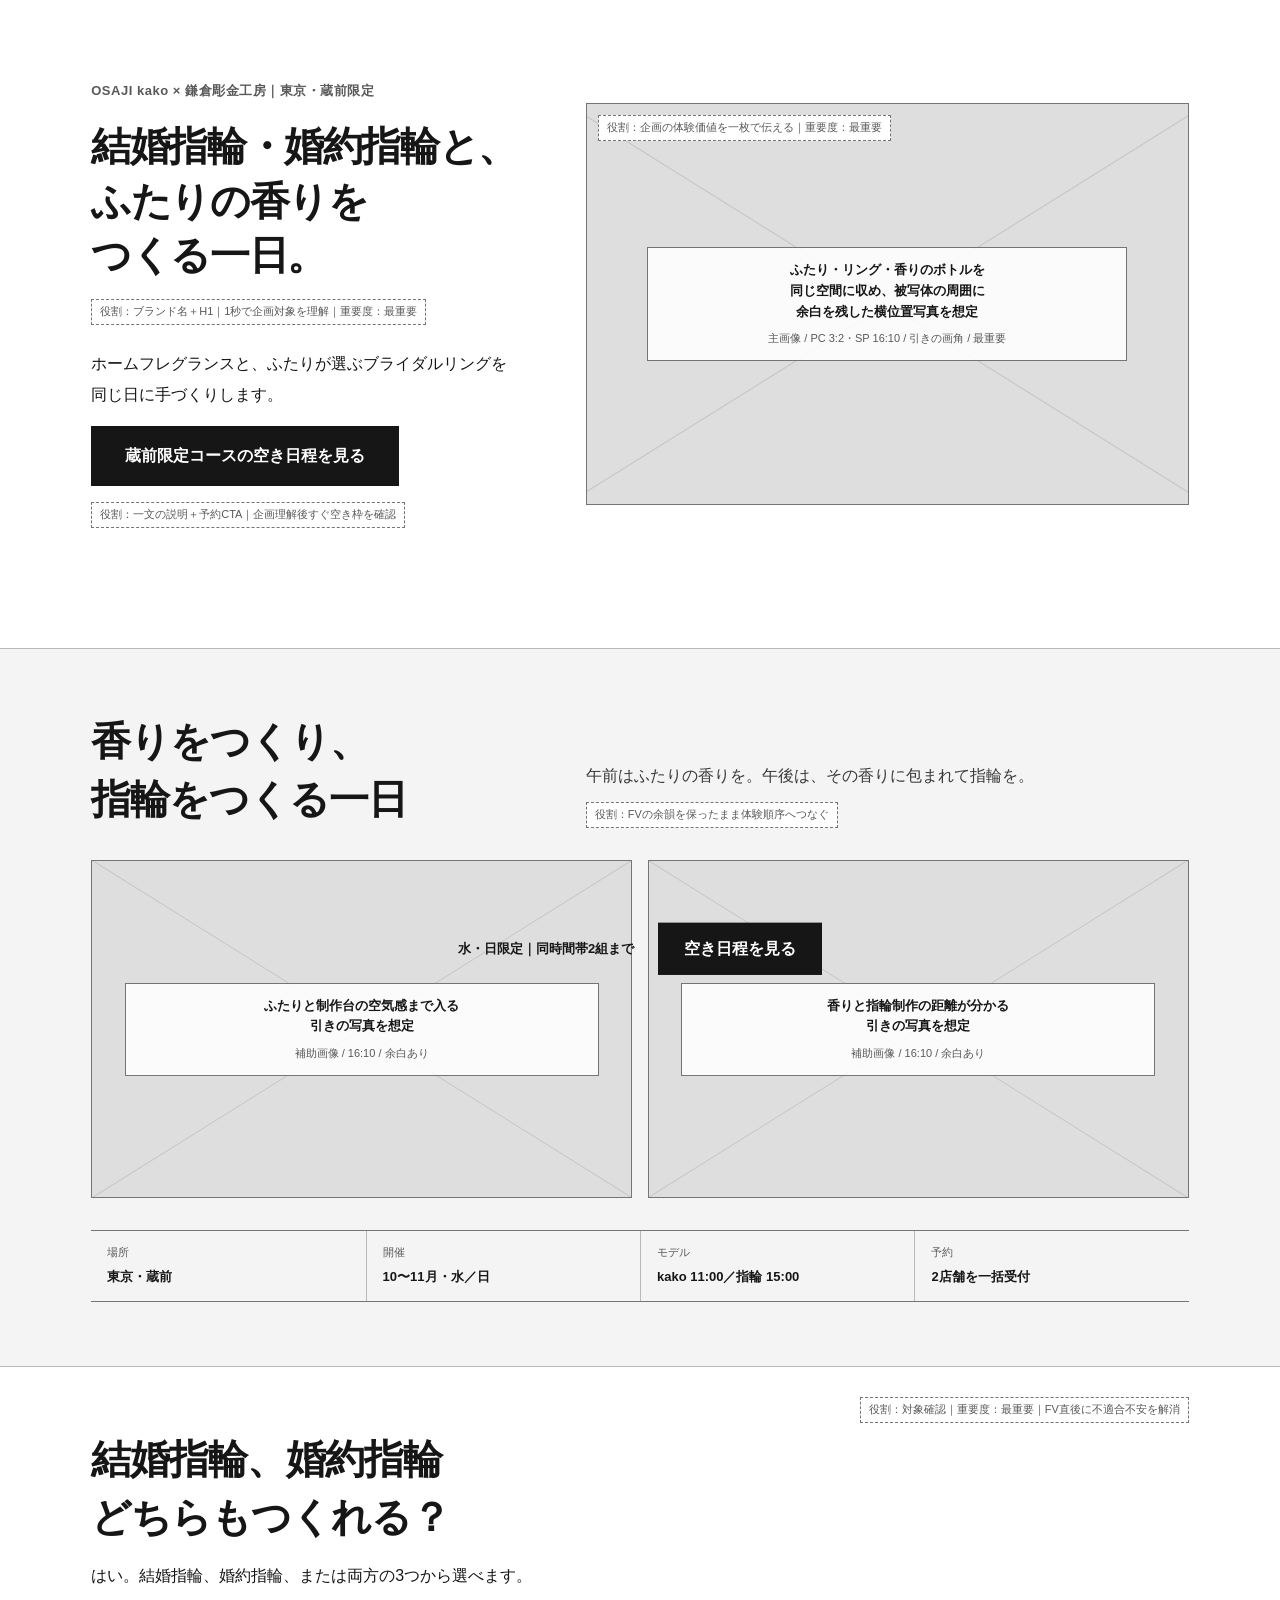
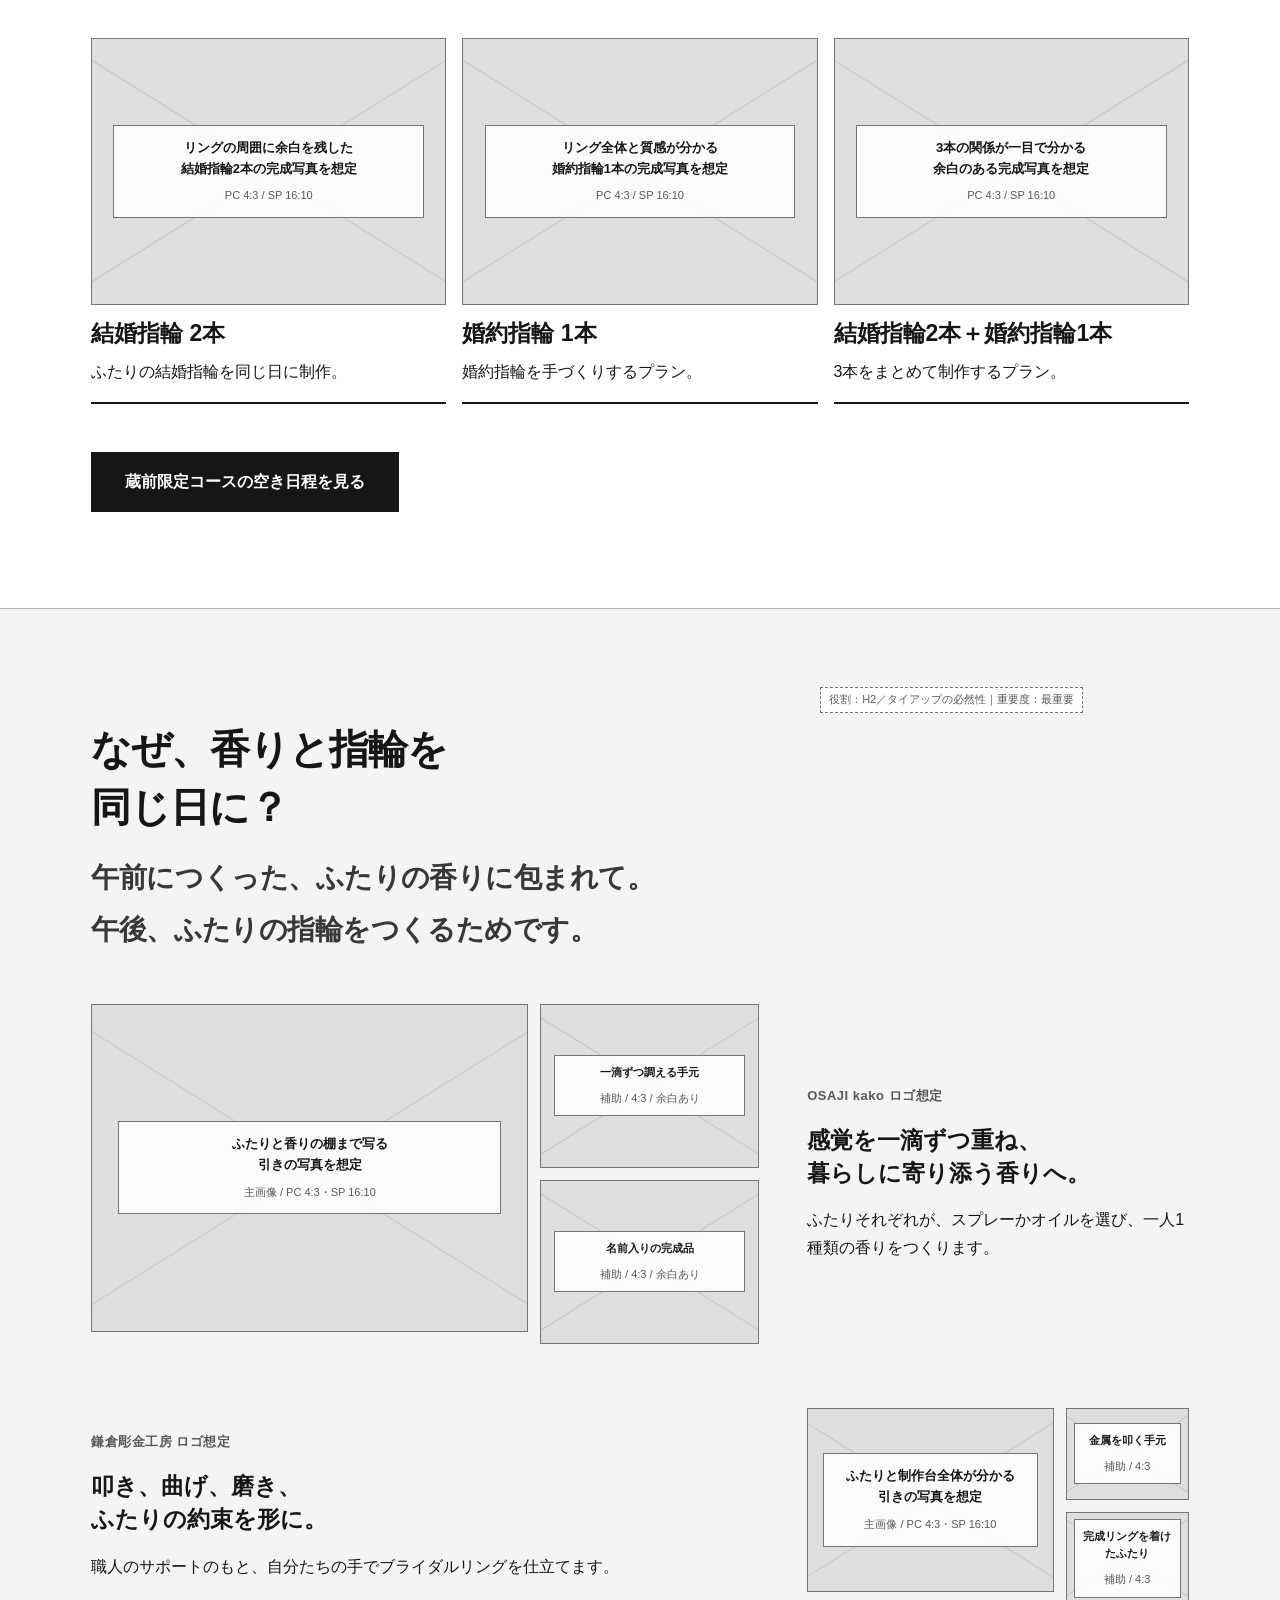
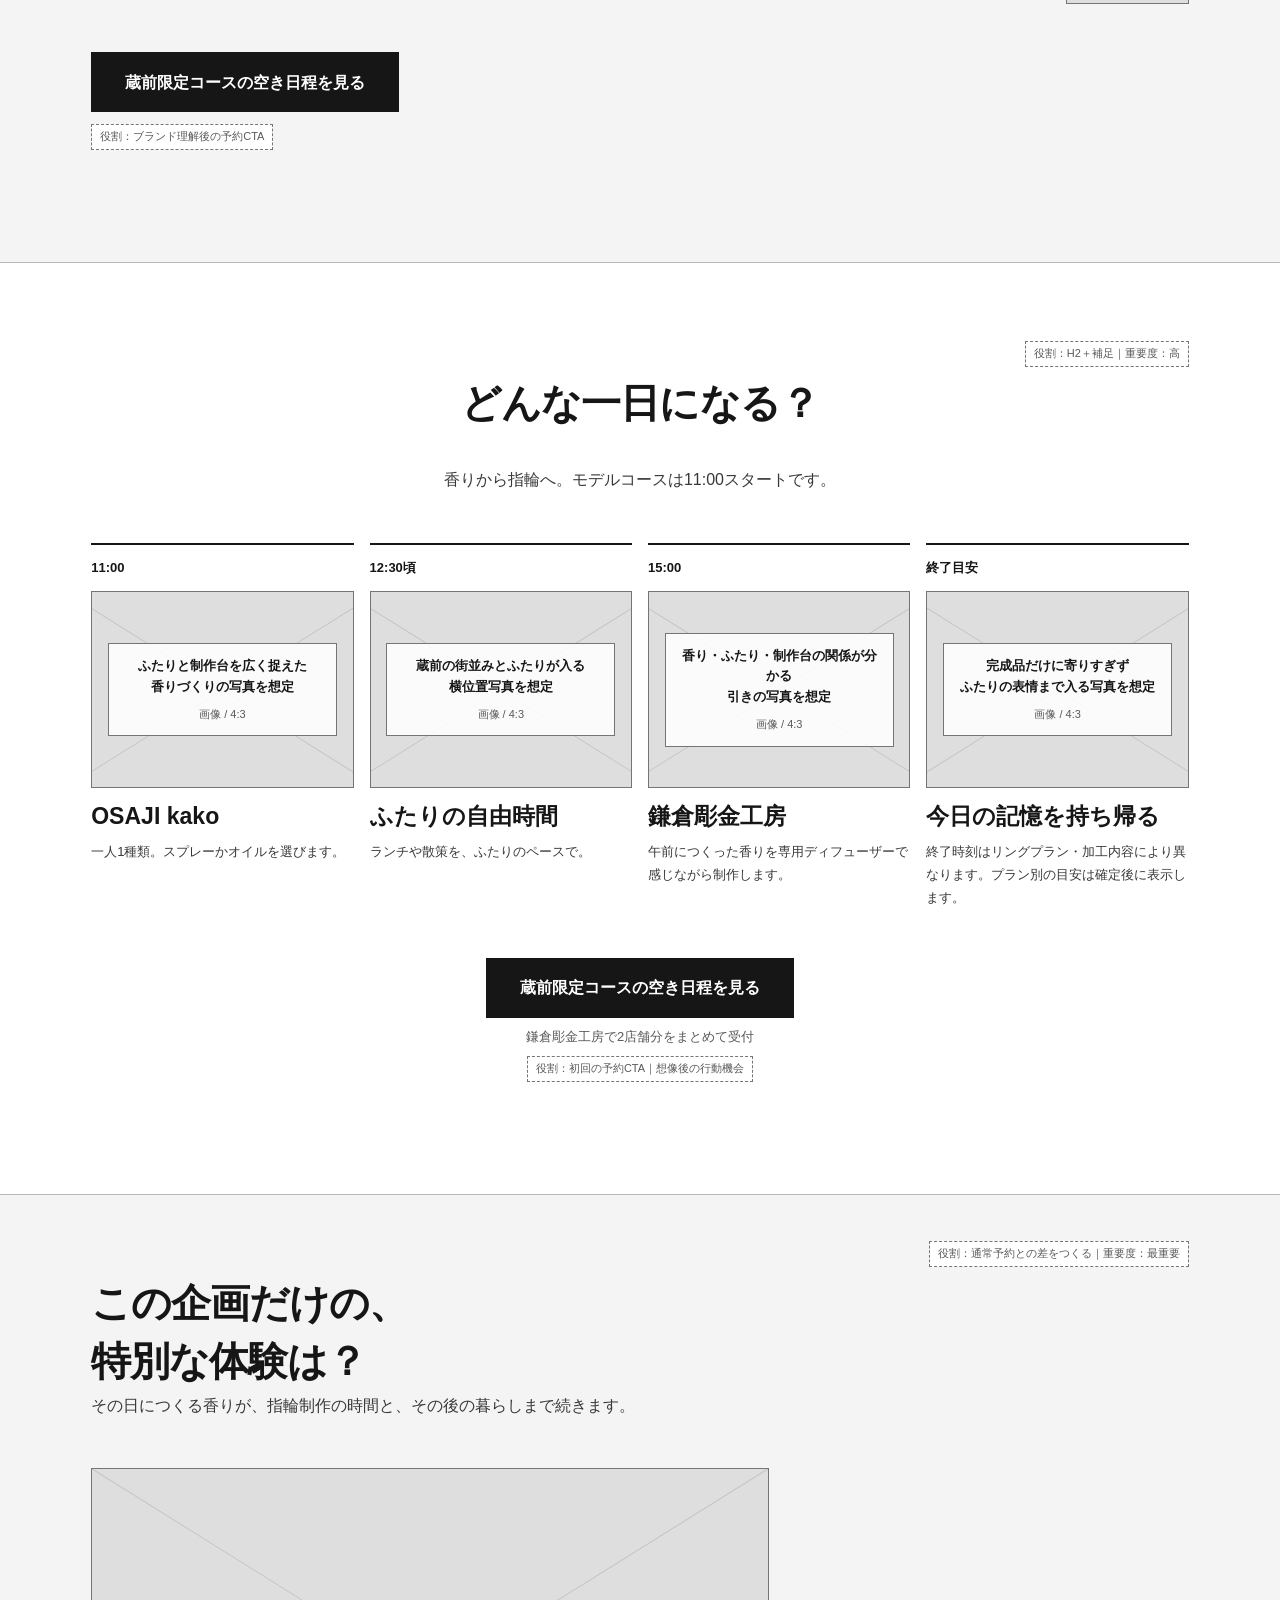
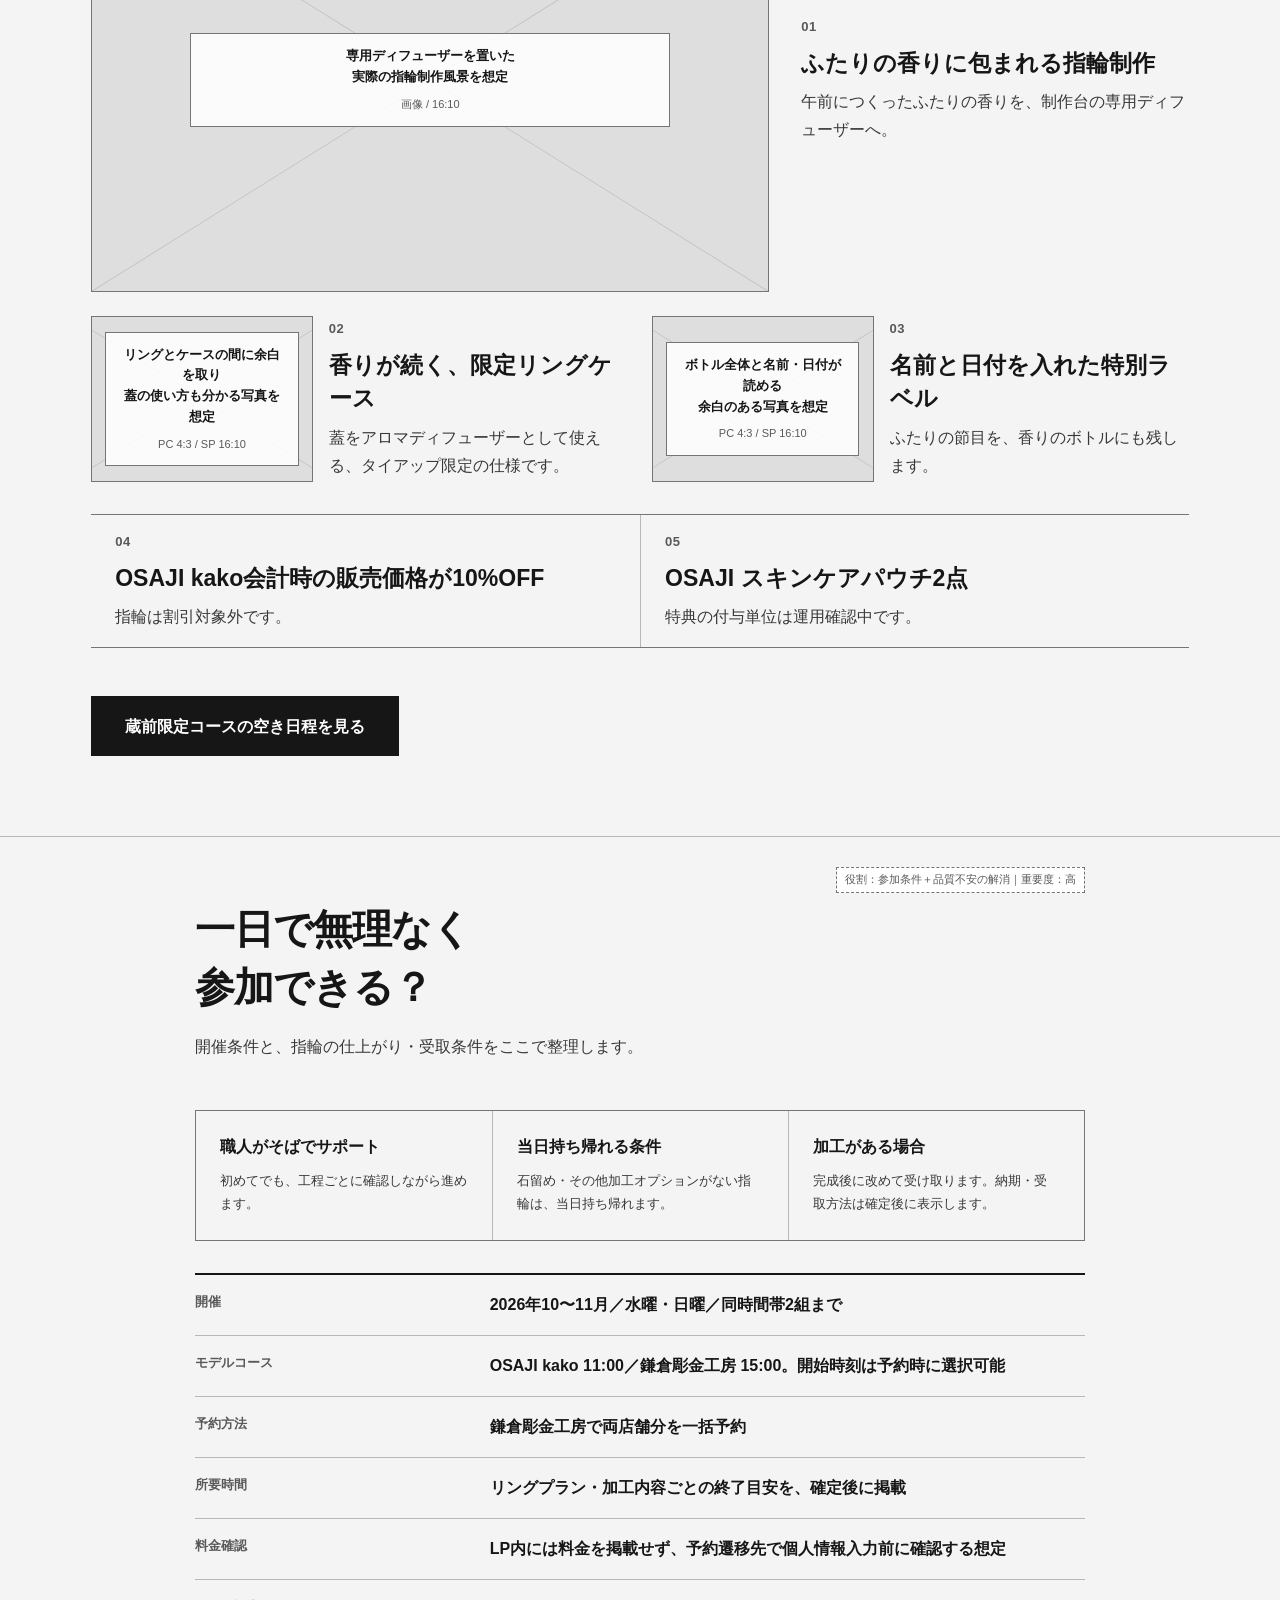
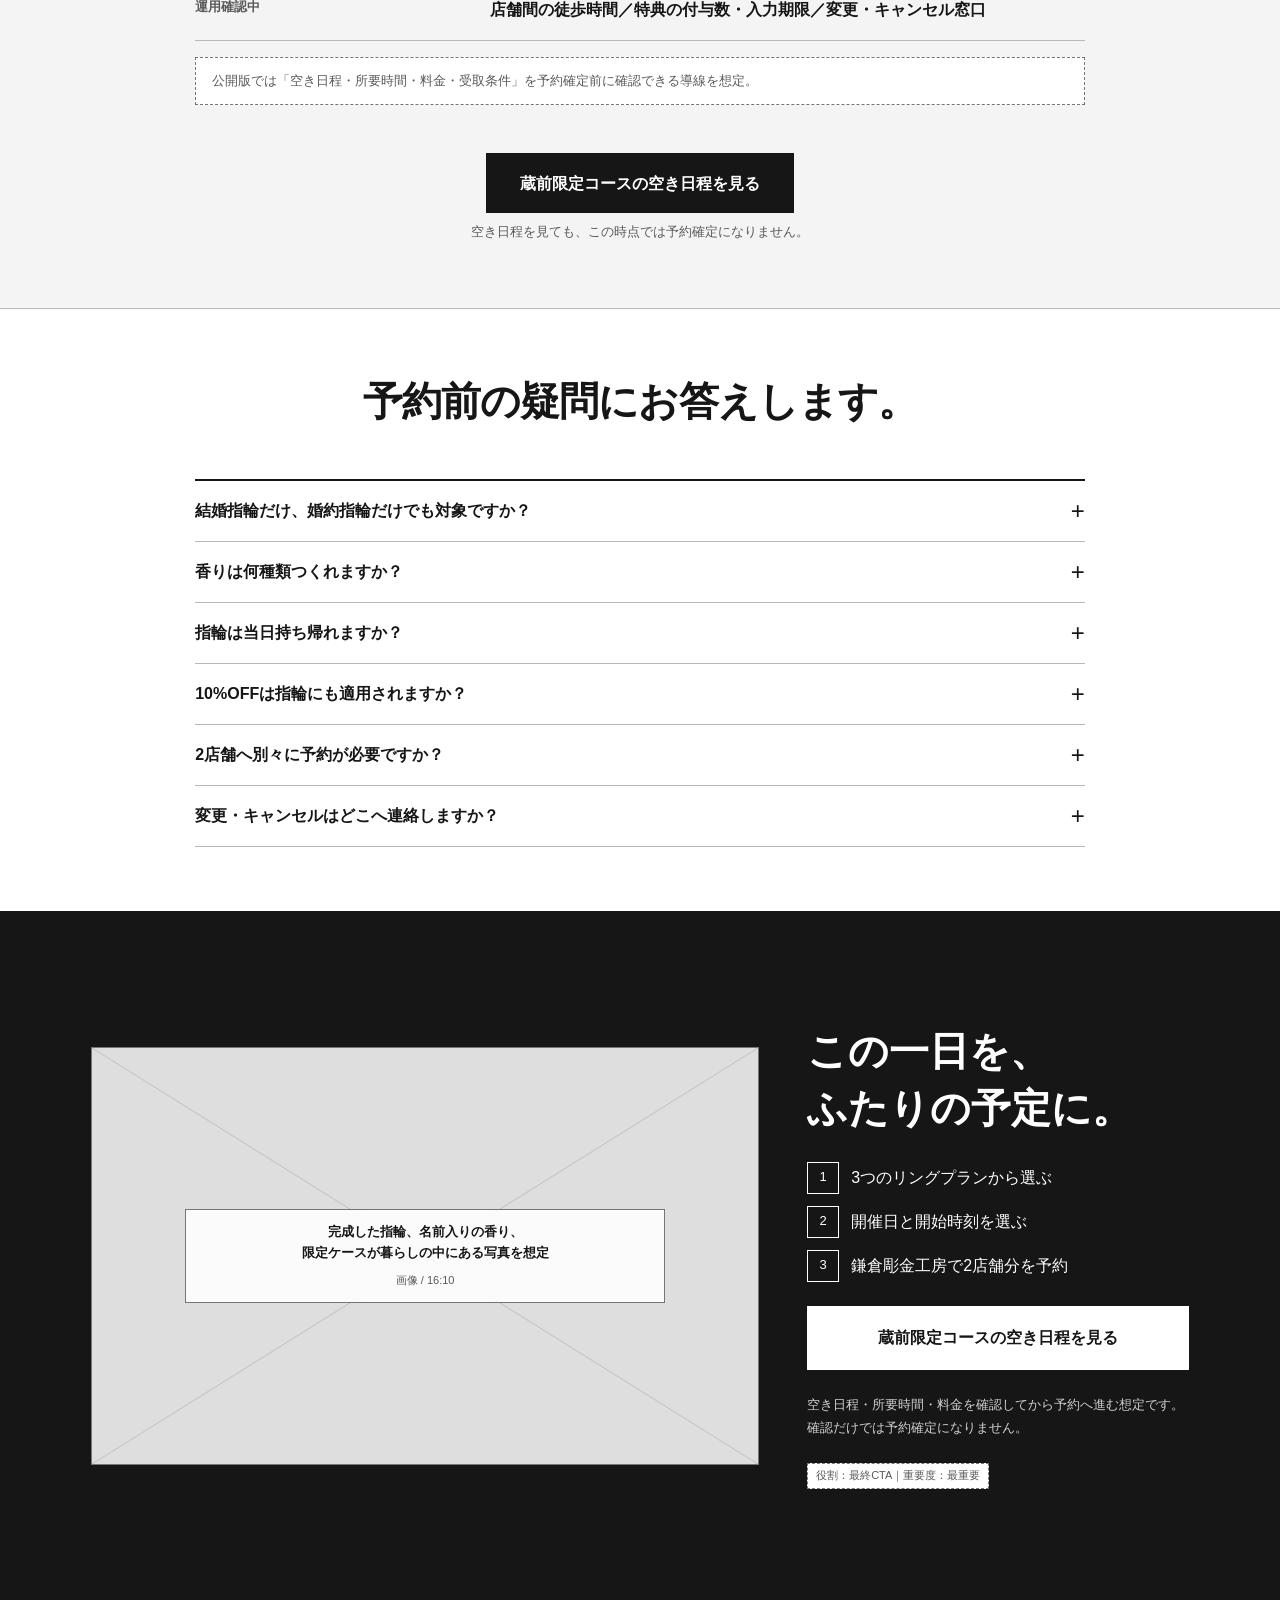
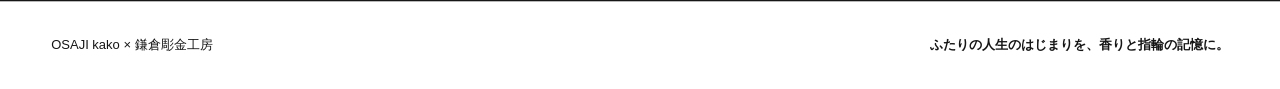
==== wireframe/index.html @ b5af913e "Clarify eligible ring plans" ====
<!doctype html>
<html lang="ja">
  <head>
    <meta charset="utf-8" />
    <meta name="viewport" content="width=device-width, initial-scale=1, viewport-fit=cover" />
    <title>LPワイヤーフレーム｜鎌倉彫金工房 × OSAJI kako</title>
    <meta
      name="description"
      content="鎌倉彫金工房とOSAJI kakoの蔵前限定タイアップLPについて、写真・情報・CTAの順序を確認するためのグレースケールワイヤーフレーム。"
    />
    <link rel="stylesheet" href="./styles.css?v=20260717-wire-12" />
    <script src="./script.js?v=20260717-wire-10" defer></script>
  </head>
  <body>
    <a class="skip-link" href="#main">本文へ移動</a>

    <header class="site-header" data-site-header aria-hidden="true" inert>
      <a class="brand-lockup" href="#top" aria-label="OSAJI kako × 鎌倉彫金工房｜ページ上部へ戻る">
        <span class="logo-slot" translate="no">OSAJI kako<br />ロゴ想定</span>
        <span aria-hidden="true">×</span>
        <span class="logo-slot">鎌倉彫金工房<br />ロゴ想定</span>
        <span class="brand-lockup__mobile"><span translate="no">OSAJI kako</span> × 鎌倉彫金工房</span>
      </a>
      <div class="header-actions">
        <button class="annotation-toggle" type="button" data-annotation-toggle aria-pressed="true">
          設計ラベルを隠す
        </button>
        <button class="button button--header" type="button" data-open-reservation>空き日程</button>
      </div>
    </header>

    <main id="main">
      <section id="top" class="hero" aria-labelledby="hero-title">
        <div class="hero__copy">
          <p class="hero__brand"><span translate="no">OSAJI kako</span> × 鎌倉彫金工房｜東京・蔵前限定</p>
          <h1 id="hero-title">
            <span class="hero-title__line">結婚指輪・婚約指輪と、</span>
            <span class="hero-title__line">ふたりの香りを</span>
            <span class="hero-title__line">つくる一日。</span>
          </h1>
          <span class="annotation">役割：ブランド名＋H1｜1秒で企画対象を理解｜重要度：最重要</span>
        </div>

        <div class="hero__media">
          <figure class="media-placeholder media-placeholder--hero">
            <figcaption>
              <strong>ふたり・リング・香りのボトルを<br />同じ空間に収め、被写体の周囲に<br />余白を残した横位置写真を想定</strong>
              <span>主画像 / PC 3:2・SP 16:10 / 引きの画角 / 最重要</span>
            </figcaption>
          </figure>
          <span class="annotation annotation--media">役割：企画の体験価値を一枚で伝える｜重要度：最重要</span>
        </div>

        <div class="hero__action">
          <p class="hero__lede">ホームフレグランスと、ふたりが選ぶブライダルリングを同じ日に手づくりします。</p>
          <button class="button button--section" type="button" data-open-reservation>蔵前限定コースの空き日程を見る</button>
          <span class="annotation">役割：一文の説明＋予約CTA｜企画理解後すぐ空き枠を確認</span>
        </div>
      </section>

      <section class="hero-bridge" aria-labelledby="hero-bridge-title">
        <div class="section-shell">
          <header class="hero-bridge__heading">
            <h2 id="hero-bridge-title">香りをつくり、<br />指輪をつくる一日</h2>
            <div class="hero-bridge__intro">
              <p>午前はふたりの香りを。午後は、その香りに包まれて指輪を。</p>
              <span class="annotation">役割：FVの余韻を保ったまま体験順序へつなぐ</span>
            </div>
          </header>

          <div class="hero-bridge__media" role="group" aria-label="一日の空気感を伝える補助写真。スマートフォンでは横にスワイプできます" tabindex="0">
            <figure class="media-placeholder">
              <figcaption>
                <strong>ふたりと制作台の空気感まで入る<br />引きの写真を想定</strong>
                <span>補助画像 / 16:10 / 余白あり</span>
              </figcaption>
            </figure>
            <figure class="media-placeholder">
              <figcaption>
                <strong>香りと指輪制作の距離が分かる<br />引きの写真を想定</strong>
                <span>補助画像 / 16:10 / 余白あり</span>
              </figcaption>
            </figure>
          </div>

          <dl class="hero-bridge__facts" aria-label="開催概要">
            <div><dt>場所</dt><dd>東京・蔵前</dd></div>
            <div><dt>開催</dt><dd>10〜11月・水／日</dd></div>
            <div><dt>モデル</dt><dd>kako 11:00／指輪 15:00</dd></div>
            <div><dt>予約</dt><dd>2店舗を一括受付</dd></div>
          </dl>
        </div>
      </section>

      <section id="plans" class="section section--compact plans" aria-labelledby="plans-title">
        <div class="section-shell">
          <header class="section-heading question-heading">
            <div>
              <h2 id="plans-title"><span class="question-line">結婚指輪、婚約指輪</span><span class="question-line">どちらもつくれる？</span></h2>
              <p>はい。結婚指輪、婚約指輪、または両方の3つから選べます。</p>
            </div>
            <span class="annotation">役割：対象確認｜重要度：最重要｜FV直後に不適合不安を解消</span>
          </header>

          <div class="plan-grid plan-grid--compact" role="list" aria-label="対象のリングプラン。スマートフォンでは横にスワイプできます" tabindex="0">
            <article class="plan-card" role="listitem">
              <figure class="media-placeholder"><figcaption><strong>リングの周囲に余白を残した<br />結婚指輪2本の完成写真を想定</strong><span>PC 4:3 / SP 16:10</span></figcaption></figure>
              <div class="plan-card__copy"><h3>結婚指輪 2本</h3><p>ふたりの結婚指輪を同じ日に制作。</p></div>
            </article>
            <article class="plan-card" role="listitem">
              <figure class="media-placeholder"><figcaption><strong>リング全体と質感が分かる<br />婚約指輪1本の完成写真を想定</strong><span>PC 4:3 / SP 16:10</span></figcaption></figure>
              <div class="plan-card__copy"><h3>婚約指輪 1本</h3><p>婚約指輪を手づくりするプラン。</p></div>
            </article>
            <article class="plan-card" role="listitem">
              <figure class="media-placeholder"><figcaption><strong>3本の関係が一目で分かる<br />余白のある完成写真を想定</strong><span>PC 4:3 / SP 16:10</span></figcaption></figure>
              <div class="plan-card__copy"><h3>結婚指輪2本＋婚約指輪1本</h3><p>3本をまとめて制作するプラン。</p></div>
            </article>
          </div>

          <button class="button button--section" type="button" data-open-reservation>蔵前限定コースの空き日程を見る</button>
        </div>
      </section>

      <section id="encounter" class="section section--emotional encounter" aria-labelledby="encounter-title">
        <div class="section-shell">
          <header class="encounter__heading">
            <h2 id="encounter-title"><span class="question-line">なぜ、香りと指輪を</span><span class="question-line">同じ日に？</span></h2>
            <p class="encounter__answer"><span class="answer-line">午前につくった、ふたりの香りに包まれて。</span><span class="answer-line">午後、ふたりの指輪をつくるためです。</span></p>
            <span class="annotation">役割：H2／タイアップの必然性｜重要度：最重要</span>
          </header>

          <div class="encounter__story">
            <article class="brand-story">
              <div class="brand-gallery">
                <figure class="media-placeholder brand-gallery__main">
                  <figcaption><strong>ふたりと香りの棚まで写る<br />引きの写真を想定</strong><span>主画像 / PC 4:3・SP 16:10</span></figcaption>
                </figure>
                <figure class="media-placeholder">
                  <figcaption><strong>一滴ずつ調える手元</strong><span>補助 / 4:3 / 余白あり</span></figcaption>
                </figure>
                <figure class="media-placeholder">
                  <figcaption><strong>名前入りの完成品</strong><span>補助 / 4:3 / 余白あり</span></figcaption>
                </figure>
              </div>
              <div class="brand-story__copy">
                <p class="brand-logo"><span translate="no">OSAJI kako</span> ロゴ想定</p>
                <h3>感覚を一滴ずつ重ね、<br />暮らしに寄り添う香りへ。</h3>
                <p>ふたりそれぞれが、スプレーかオイルを選び、一人1種類の香りをつくります。</p>
              </div>
            </article>

            <article class="brand-story brand-story--reverse">
              <div class="brand-gallery">
                <figure class="media-placeholder brand-gallery__main">
                  <figcaption><strong>ふたりと制作台全体が分かる<br />引きの写真を想定</strong><span>主画像 / PC 4:3・SP 16:10</span></figcaption>
                </figure>
                <figure class="media-placeholder">
                  <figcaption><strong>金属を叩く手元</strong><span>補助 / 4:3</span></figcaption>
                </figure>
                <figure class="media-placeholder">
                  <figcaption><strong>完成リングを着けたふたり</strong><span>補助 / 4:3</span></figcaption>
                </figure>
              </div>
              <div class="brand-story__copy">
                <p class="brand-logo">鎌倉彫金工房 ロゴ想定</p>
                <h3>叩き、曲げ、磨き、<br />ふたりの約束を形に。</h3>
                <p>職人のサポートのもと、自分たちの手でブライダルリングを仕立てます。</p>
              </div>
            </article>
          </div>

          <button class="button button--section" type="button" data-open-reservation>蔵前限定コースの空き日程を見る</button>
          <span class="annotation annotation--block">役割：ブランド理解後の予約CTA</span>
        </div>
      </section>

      <section id="day" class="section section--emotional day" aria-labelledby="day-title">
        <div class="section-shell">
          <header class="section-heading section-heading--center">
            <h2 id="day-title">どんな一日になる？</h2>
            <p class="section-answer">香りから指輪へ。モデルコースは11:00スタートです。</p>
            <span class="annotation">役割：H2＋補足｜重要度：高</span>
          </header>

          <ol class="day-track" aria-label="モデルコース。スマートフォンでは横にスワイプできます" tabindex="0">
            <li class="day-card">
              <p class="day-card__time">11:00</p>
              <figure class="media-placeholder">
                <figcaption><strong>ふたりと制作台を広く捉えた<br />香りづくりの写真を想定</strong><span>画像 / 4:3</span></figcaption>
              </figure>
              <div><h3><span translate="no">OSAJI kako</span></h3><p>一人1種類。スプレーかオイルを選びます。</p></div>
            </li>
            <li class="day-card day-card--bridge">
              <p class="day-card__time">12:30頃</p>
              <figure class="media-placeholder">
                <figcaption><strong>蔵前の街並みとふたりが入る<br />横位置写真を想定</strong><span>画像 / 4:3</span></figcaption>
              </figure>
              <div><h3>ふたりの自由時間</h3><p>ランチや散策を、ふたりのペースで。</p></div>
            </li>
            <li class="day-card">
              <p class="day-card__time">15:00</p>
              <figure class="media-placeholder">
                <figcaption><strong>香り・ふたり・制作台の関係が分かる<br />引きの写真を想定</strong><span>画像 / 4:3</span></figcaption>
              </figure>
              <div><h3>鎌倉彫金工房</h3><p>午前につくった香りを専用ディフューザーで感じながら制作します。</p></div>
            </li>
            <li class="day-card">
              <p class="day-card__time">終了目安</p>
              <figure class="media-placeholder">
                <figcaption><strong>完成品だけに寄りすぎず<br />ふたりの表情まで入る写真を想定</strong><span>画像 / 4:3</span></figcaption>
              </figure>
              <div><h3>今日の記憶を持ち帰る</h3><p>終了時刻はリングプラン・加工内容により異なります。プラン別の目安は確定後に表示します。</p></div>
            </li>
          </ol>

          <div class="mid-cta">
            <button class="button button--large" type="button" data-open-reservation>蔵前限定コースの空き日程を見る</button>
            <p>鎌倉彫金工房で2店舗分をまとめて受付</p>
            <span class="annotation">役割：初回の予約CTA｜想像後の行動機会</span>
          </div>
        </div>
      </section>

      <section id="offer" class="section offer" aria-labelledby="offer-title">
        <div class="section-shell">
          <header class="section-heading">
            <div>
              <h2 id="offer-title"><span class="question-line">この企画だけの、</span><span class="question-line">特別な体験は？</span></h2>
              <p class="section-answer">その日につくる香りが、指輪制作の時間と、その後の暮らしまで続きます。</p>
            </div>
            <span class="annotation">役割：通常予約との差をつくる｜重要度：最重要</span>
          </header>

          <div class="offer-leads">
            <article class="offer-feature offer-feature--wide">
              <figure class="media-placeholder">
                <figcaption><strong>専用ディフューザーを置いた<br />実際の指輪制作風景を想定</strong><span>画像 / 16:10</span></figcaption>
              </figure>
              <div><p class="offer-number">01</p><h3>ふたりの香りに包まれる指輪制作</h3><p>午前につくったふたりの香りを、制作台の専用ディフューザーへ。</p></div>
            </article>
            <div class="offer-compact-track" role="region" aria-label="タイアップ限定特典。スマートフォンでは横にスワイプできます" tabindex="0">
              <article class="offer-feature offer-feature--compact">
                <figure class="media-placeholder">
                  <figcaption><strong>リングとケースの間に余白を取り<br />蓋の使い方も分かる写真を想定</strong><span>PC 4:3 / SP 16:10</span></figcaption>
                </figure>
                <div><p class="offer-number">02</p><h3>香りが続く、限定リングケース</h3><p>蓋をアロマディフューザーとして使える、タイアップ限定の仕様です。</p></div>
              </article>
              <article class="offer-feature offer-feature--compact">
                <figure class="media-placeholder">
                  <figcaption><strong>ボトル全体と名前・日付が読める<br />余白のある写真を想定</strong><span>PC 4:3 / SP 16:10</span></figcaption>
                </figure>
                <div><p class="offer-number">03</p><h3>名前と日付を入れた特別ラベル</h3><p>ふたりの節目を、香りのボトルにも残します。</p></div>
              </article>
            </div>
          </div>

          <div class="offer-support">
            <article><p class="offer-number">04</p><h3><span translate="no">OSAJI kako</span>会計時の販売価格が10%OFF</h3><p>指輪は割引対象外です。</p></article>
            <article><p class="offer-number">05</p><h3><span translate="no">OSAJI</span> スキンケアパウチ2点</h3><p>特典の付与単位は運用確認中です。</p></article>
          </div>

          <button class="button button--section" type="button" data-open-reservation>蔵前限定コースの空き日程を見る</button>
        </div>
      </section>

      <section id="guide" class="section section--compact guide" aria-labelledby="guide-title">
        <div class="content-shell">
          <header class="section-heading question-heading">
            <div>
              <h2 id="guide-title"><span class="question-line">一日で無理なく</span><span class="question-line">参加できる？</span></h2>
              <p class="section-answer">開催条件と、指輪の仕上がり・受取条件をここで整理します。</p>
            </div>
            <span class="annotation">役割：参加条件＋品質不安の解消｜重要度：高</span>
          </header>

          <div class="quality-grid">
            <article><h3>職人がそばでサポート</h3><p>初めてでも、工程ごとに確認しながら進めます。</p></article>
            <article><h3>当日持ち帰れる条件</h3><p>石留め・その他加工オプションがない指輪は、当日持ち帰れます。</p></article>
            <article><h3>加工がある場合</h3><p>完成後に改めて受け取ります。納期・受取方法は確定後に表示します。</p></article>
          </div>

          <dl class="guide-list">
            <div><dt>開催</dt><dd>2026年10〜11月／水曜・日曜／同時間帯2組まで</dd></div>
            <div><dt>モデルコース</dt><dd><span translate="no">OSAJI kako</span> 11:00／鎌倉彫金工房 15:00。開始時刻は予約時に選択可能</dd></div>
            <div><dt>予約方法</dt><dd>鎌倉彫金工房で両店舗分を一括予約</dd></div>
            <div><dt>所要時間</dt><dd>リングプラン・加工内容ごとの終了目安を、確定後に掲載</dd></div>
            <div><dt>料金確認</dt><dd>LP内には料金を掲載せず、予約遷移先で個人情報入力前に確認する想定</dd></div>
            <div><dt>運用確認中</dt><dd>店舗間の徒歩時間／特典の付与数・入力期限／変更・キャンセル窓口</dd></div>
          </dl>
          <p class="decision-note">公開版では「空き日程・所要時間・料金・受取条件」を予約確定前に確認できる導線を想定。</p>
          <div class="mid-cta">
            <button class="button button--large" type="button" data-open-reservation>蔵前限定コースの空き日程を見る</button>
            <p>空き日程を見ても、この時点では予約確定になりません。</p>
          </div>
        </div>
      </section>

      <section id="faq" class="section section--compact faq" aria-labelledby="faq-title">
        <div class="content-shell">
          <header class="section-heading section-heading--center"><h2 id="faq-title">予約前の疑問にお答えします。</h2></header>
          <div class="faq-list">
            <details><summary>結婚指輪だけ、婚約指輪だけでも対象ですか？</summary><p>はい。結婚指輪2本、婚約指輪1本、両方をつくる3本制作の3プランが対象です。</p></details>
            <details><summary>香りは何種類つくれますか？</summary><p>一人1種類です。スプレータイプかオイルタイプを選べます。</p></details>
            <details><summary>指輪は当日持ち帰れますか？</summary><p>石留めやその他加工オプションがなければ当日持ち帰れます。加工がある場合は後日のお渡しです。</p></details>
            <details><summary>10%OFFは指輪にも適用されますか？</summary><p>対象は<span translate="no">OSAJI kako</span>会計時の販売価格のみです。指輪は対象外です。</p></details>
            <details><summary>2店舗へ別々に予約が必要ですか？</summary><p>いいえ。鎌倉彫金工房で両店舗分をまとめて予約できます。</p></details>
            <details><summary>変更・キャンセルはどこへ連絡しますか？</summary><p>正式な窓口・期限は運用確認中です。公開版では予約前に確認できる位置へ掲載します。</p></details>
          </div>
        </div>
      </section>

      <section id="reserve" class="final section--emotional" aria-labelledby="reserve-title">
        <div class="section-shell final__grid">
          <figure class="media-placeholder final__media">
            <figcaption><strong>完成した指輪、名前入りの香り、<br />限定ケースが暮らしの中にある写真を想定</strong><span>画像 / 16:10</span></figcaption>
          </figure>
          <div class="final__copy">
            <h2 id="reserve-title">この一日を、<br />ふたりの予定に。</h2>
            <ol class="booking-steps">
              <li><span>1</span>3つのリングプランから選ぶ</li>
              <li><span>2</span>開催日と開始時刻を選ぶ</li>
              <li><span>3</span>鎌倉彫金工房で2店舗分を予約</li>
            </ol>
            <button class="button button--final" type="button" data-open-reservation>蔵前限定コースの空き日程を見る</button>
            <p class="final__note">空き日程・所要時間・料金を確認してから予約へ進む想定です。確認だけでは予約確定になりません。</p>
            <span class="annotation">役割：最終CTA｜重要度：最重要</span>
          </div>
        </div>
      </section>
    </main>

    <footer class="site-footer">
      <p><span translate="no">OSAJI kako</span> × 鎌倉彫金工房</p>
      <p>ふたりの人生のはじまりを、香りと指輪の記憶に。</p>
    </footer>

    <div class="sticky-cta" data-sticky-cta aria-hidden="true">
      <p>水・日限定｜同時間帯2組まで</p>
      <button class="button" type="button" data-open-reservation>空き日程を見る</button>
    </div>

    <dialog class="reservation-dialog" data-reservation-dialog aria-labelledby="dialog-title" aria-describedby="dialog-description">
      <div class="reservation-dialog__inner">
        <button class="dialog-close" type="button" data-close-reservation aria-label="閉じる">×</button>
        <p class="annotation annotation--static">ワイヤーフレーム上の予約遷移イメージ</p>
        <h2 id="dialog-title">空き日程の確認へ</h2>
        <p id="dialog-description">本番では鎌倉彫金工房の予約画面へ移動し、以下を順に確認する想定です。</p>
        <ol class="booking-steps">
          <li><span>1</span>リングプラン</li>
          <li><span>2</span>水曜・日曜の空き日程</li>
          <li><span>3</span>所要時間・料金・受取条件</li>
          <li><span>4</span>開始時刻・お客様情報</li>
        </ol>
        <button class="button button--large" type="button" disabled aria-disabled="true">実予約URL確定後に接続</button>
        <p class="dialog-note">予約先URLは未確定のため、このワイヤーでは遷移内容までを確認できます。</p>
      </div>
    </dialog>
  </body>
</html>
---- wireframe/styles.css ----
/* Hallmark · genre: modern-minimal · macrostructure: Conversational FAQ · hero: H2 Split Diptych, ratio=5/7, mobile=copy-image-action · theme: Design-neutral conversion wireframe · anchor hue: neutral · enrichment: E8 single spacious photography placeholder · image knobs: hero=PC 3:2/SP 16:10, support=separate scroll-peek bridge, day=compact horizontal track · CTA: repeated conversion · nav: N9 Edge-aligned minimal, deferred until after hero · footer: Ft2 Inline rule · audience: three bridal-ring personas · use: identify the collaboration, then check availability · tone: quiet · contrast: pass (46–50) · slop: pass (51–55) · honest: pass (56) · chrome: pass (57) · tokens: pass (58) · responsive: pass (59) · icons: pass (60) · mobile: pass (36, 59, 61–69) */
/* Hallmark · pre-emit critique: P5 H5 E5 S5 R5 V5 */
@import url("./tokens.css?v=20260715-wire-9");

*,
*::before,
*::after {
  box-sizing: border-box;
}

html {
  scroll-behavior: smooth;
  overflow-x: clip;
  background: var(--paper);
  color: var(--ink);
}

body {
  min-width: 320px;
  margin: 0;
  padding-bottom: env(safe-area-inset-bottom);
  overflow-x: clip;
  background: var(--paper);
  color: var(--ink);
  font-family: var(--font-body);
  font-size: var(--text-body);
  line-height: 1.75;
}

button,
a,
summary {
  font: inherit;
}

button {
  color: inherit;
}

a {
  color: inherit;
  text-decoration: none;
}

a[href],
button,
summary {
  touch-action: manipulation;
  -webkit-tap-highlight-color: transparent;
}

button:focus-visible,
a:focus-visible,
summary:focus-visible,
.plan-grid:focus-visible,
.day-track:focus-visible,
.hero-bridge__media:focus-visible,
.offer-compact-track:focus-visible {
  outline: var(--line-strong) solid var(--focus);
  outline-offset: var(--space-1);
}

@media (hover: hover) {
  .button:hover,
  .annotation-toggle:hover {
    background: var(--surface-strong);
    color: var(--ink);
    border-color: var(--ink);
  }
}

.button:active,
.annotation-toggle:active {
  transform: translateY(1px);
}

summary:active {
  background: var(--surface);
}

button:disabled,
[aria-disabled="true"] {
  cursor: not-allowed;
  opacity: 0.5;
}

h1,
h2,
h3,
p,
figure,
ol,
ul,
dl,
dd {
  margin: 0;
}

h1,
h2,
h3 {
  min-width: 0;
  line-height: 1.45;
  overflow-wrap: anywhere;
}

ol,
ul {
  padding: 0;
}

.skip-link {
  position: fixed;
  inset: var(--space-3) auto auto var(--space-3);
  z-index: 100;
  padding: var(--space-2) var(--space-4);
  background: var(--paper);
  border: var(--line-strong) solid var(--ink);
  transform: translateY(-200%);
}

.skip-link:focus {
  transform: none;
}

.section-shell,
.content-shell {
  width: min(100%, var(--page-max));
  margin-inline: auto;
  padding-inline: var(--gutter);
}

.content-shell {
  width: min(100%, var(--content-max));
}

.visually-hidden {
  position: absolute;
  width: 1px;
  height: 1px;
  padding: 0;
  margin: -1px;
  overflow: hidden;
  clip: rect(0 0 0 0);
  white-space: nowrap;
  border: 0;
}

.site-header {
  position: fixed;
  inset: 0 0 auto;
  z-index: var(--z-header);
  display: flex;
  min-height: var(--header);
  align-items: center;
  justify-content: space-between;
  gap: var(--space-4);
  padding: calc(var(--space-3) + env(safe-area-inset-top)) var(--gutter) var(--space-3);
  background: var(--paper-translucent);
  border-bottom: var(--line) solid var(--rule);
  opacity: 0;
  transform: translateY(calc(-100% - var(--line)));
  visibility: hidden;
  pointer-events: none;
  transition:
    transform var(--dur-short) var(--ease-out),
    opacity var(--dur-micro) var(--ease-out),
    visibility 0s linear var(--dur-short);
}

.site-header.is-visible {
  opacity: 1;
  transform: none;
  visibility: visible;
  pointer-events: auto;
  transition-delay: 0s;
}

.brand-lockup,
.header-actions {
  display: flex;
  align-items: center;
  gap: var(--space-3);
}

.brand-lockup {
  min-width: 0;
  font-size: var(--text-small);
  font-weight: 700;
  line-height: 1.3;
}

.logo-slot {
  display: grid;
  min-width: 7rem;
  min-height: 2.25rem;
  place-items: center;
  padding: var(--space-1) var(--space-2);
  background: var(--surface);
  border: var(--line) solid var(--rule-strong);
  font-family: var(--font-label);
  font-size: var(--text-label);
  font-weight: 400;
  text-align: center;
}

.brand-lockup__mobile {
  display: none;
}

.button,
.annotation-toggle,
.dialog-close {
  display: inline-flex;
  min-height: var(--tap);
  align-items: center;
  justify-content: center;
  padding: var(--space-3) var(--space-5);
  background: var(--ink);
  color: var(--reverse);
  border: var(--line-strong) solid var(--ink);
  border-radius: 0;
  font-weight: 700;
  line-height: 1.2;
  text-align: center;
  white-space: nowrap;
  cursor: pointer;
  transition: background var(--duration) var(--ease), color var(--duration) var(--ease), border-color var(--duration) var(--ease), transform var(--duration) var(--ease);
}

.button--header {
  min-height: 2.75rem;
  padding: var(--space-2) var(--space-4);
  font-size: var(--text-small);
}

.button--large {
  min-height: 3.75rem;
  padding-inline: var(--space-6);
}

.annotation-toggle {
  min-height: 2.75rem;
  padding: var(--space-2) var(--space-3);
  background: var(--paper);
  color: var(--ink);
  border-width: var(--line);
  font-family: var(--font-label);
  font-size: var(--text-label);
  font-weight: 400;
}

.annotation {
  display: inline-flex;
  width: fit-content;
  max-width: 100%;
  padding: var(--space-1) var(--space-2);
  background: var(--paper);
  color: var(--muted);
  border: var(--line) dashed var(--rule-strong);
  font-family: var(--font-label);
  font-size: var(--text-label);
  font-weight: 400;
  line-height: 1.45;
}

.annotations-hidden .annotation {
  display: none !important;
}

.annotation--static {
  display: inline-flex !important;
}

.hero {
  display: grid;
  grid-template-columns: minmax(24rem, 5fr) minmax(0, 7fr);
  grid-template-areas:
    "copy media"
    "action media";
  grid-template-rows: auto auto;
  width: min(100%, var(--page-max));
  min-height: clamp(34rem, 72svh, 42rem);
  margin-inline: auto;
  padding: var(--space-5) var(--gutter) var(--space-8);
  gap: var(--space-5) var(--space-8);
  align-items: center;
}

.hero__media {
  grid-area: media;
  position: relative;
}

.hero__copy {
  grid-area: copy;
  display: grid;
  align-self: end;
  gap: var(--space-4);
}

.hero__action {
  grid-area: action;
  display: grid;
  align-self: start;
  gap: var(--space-4);
}

.hero__brand,
.section-kicker,
.brand-logo,
.offer-number,
.plan-card__index {
  color: var(--muted);
  font-size: var(--text-small);
  font-weight: 700;
  letter-spacing: 0.04em;
}

.hero h1 {
  max-width: none;
  font-size: var(--text-h1);
  line-height: 1.38;
  letter-spacing: -0.035em;
}

.hero-title__line,
.answer-line,
.question-line {
  display: block;
}

.hero-title__line {
  white-space: nowrap;
}

.hero__lede {
  max-width: var(--measure);
  font-size: var(--text-lede);
  line-height: 1.9;
}

.button--section {
  display: inline-flex;
  min-height: 3.75rem;
  width: fit-content;
  align-items: center;
  margin-block-start: var(--space-7);
  padding-inline: var(--space-6);
}

.hero__action .button--section {
  justify-self: start;
  margin-block-start: 0;
}

.hero-bridge {
  padding-block: var(--space-8);
  background: var(--surface);
  color: var(--ink);
  border-top: var(--line) solid var(--rule);
}

.hero-bridge__heading {
  display: grid;
  grid-template-columns: minmax(0, 5fr) minmax(0, 7fr);
  align-items: end;
  gap: var(--space-8);
  margin-block-end: var(--space-6);
}

.hero-bridge__heading h2 {
  font-size: var(--text-h2);
  letter-spacing: -0.025em;
}

.hero-bridge__intro {
  display: grid;
  gap: var(--space-3);
  color: var(--ink-soft);
  font-size: var(--text-lede);
}

.hero-bridge__media {
  display: grid;
  grid-template-columns: repeat(2, minmax(0, 1fr));
  min-width: 0;
  gap: var(--space-4);
}

.hero-bridge__media .media-placeholder {
  aspect-ratio: 16 / 10;
}

.hero-bridge__facts {
  display: grid;
  grid-template-columns: repeat(4, minmax(0, 1fr));
  margin-block-start: var(--space-6);
  border-top: var(--line) solid var(--rule-strong);
  border-bottom: var(--line) solid var(--rule-strong);
}

.hero-bridge__facts div {
  display: grid;
  gap: var(--space-1);
  padding: var(--space-3) var(--space-4);
  border-inline-start: var(--line) solid var(--rule);
}

.hero-bridge__facts div:first-child {
  border-inline-start: 0;
}

.hero-bridge__facts dt {
  color: var(--muted);
  font-family: var(--font-label);
  font-size: var(--text-label);
}

.hero-bridge__facts dd {
  font-size: var(--text-small);
  font-weight: 700;
}

.media-placeholder {
  position: relative;
  display: grid;
  min-width: 0;
  overflow: hidden;
  place-items: center;
  aspect-ratio: 4 / 3;
  background: var(--placeholder);
  border: var(--line) solid var(--rule-strong);
}

.media-placeholder::before,
.media-placeholder::after {
  content: "";
  position: absolute;
  inset: 50% auto auto 50%;
  width: 142%;
  height: var(--line);
  background: var(--placeholder-strong);
  transform-origin: center;
  pointer-events: none;
}

.media-placeholder::before {
  transform: translate(-50%, -50%) rotate(32deg);
}

.media-placeholder::after {
  transform: translate(-50%, -50%) rotate(-32deg);
}

.media-placeholder figcaption {
  position: relative;
  z-index: 1;
  display: grid;
  width: min(88%, 30rem);
  gap: var(--space-2);
  padding: var(--space-3);
  background: var(--caption-bg);
  border: var(--line) solid var(--rule-strong);
  font-size: var(--text-small);
  line-height: 1.6;
  text-align: center;
}

.media-placeholder figcaption span {
  color: var(--muted);
  font-family: var(--font-label);
  font-size: var(--text-label);
}

.media-placeholder--hero {
  aspect-ratio: 3 / 2;
}

.annotation--media {
  position: absolute;
  inset: var(--space-3) auto auto var(--space-3);
  z-index: 2;
}

.section {
  scroll-margin-top: calc(var(--header) + var(--space-4));
  padding-block: var(--space-9);
  border-top: var(--line) solid var(--rule);
}

.section--emotional {
  padding-block: var(--space-10);
}

.section--compact {
  padding-block: var(--space-8);
}

.section-heading,
.encounter__heading {
  position: relative;
  display: grid;
  grid-template-columns: minmax(0, 1fr);
  align-items: end;
  gap: var(--space-6);
  margin-block-end: var(--space-7);
}

.section-heading h2,
.encounter__heading h2 {
  font-size: var(--text-h2);
  letter-spacing: -0.025em;
  text-wrap: balance;
}

.question-heading > div,
.encounter__heading {
  display: grid;
  gap: var(--space-4);
}

.section-answer,
.encounter__answer {
  max-width: 46rem;
  color: var(--ink-soft);
  font-size: var(--text-lede);
  line-height: 1.85;
}

.section-heading > p,
.encounter__heading > p:last-of-type {
  max-width: var(--measure);
  color: var(--ink-soft);
}

.section-heading .annotation,
.encounter__heading .annotation {
  position: absolute;
  inset: auto 0 calc(100% + var(--space-2)) auto;
}

.section-heading--center {
  display: grid;
  grid-template-columns: minmax(0, 1fr);
  justify-items: center;
  text-align: center;
}

.section-heading--center p {
  max-width: var(--measure);
}

.encounter {
  margin-block-start: var(--space-6);
  background: var(--surface);
}

.encounter__heading {
  grid-template-columns: minmax(0, 1fr);
  max-width: 62rem;
}

.encounter__answer {
  font-size: clamp(1.2rem, 2.2vw, 1.75rem);
  font-weight: 700;
  letter-spacing: -0.02em;
}

.encounter__story {
  display: grid;
  gap: var(--space-8);
}

.brand-story {
  display: grid;
  grid-template-columns: minmax(0, 7fr) minmax(15rem, 4fr);
  align-items: center;
  gap: var(--space-7);
}

.brand-story--reverse .brand-gallery {
  grid-column: 2;
}

.brand-story--reverse .brand-story__copy {
  grid-column: 1;
  grid-row: 1;
}

.brand-gallery {
  display: grid;
  grid-template-columns: minmax(0, 2fr) minmax(0, 1fr);
  grid-template-rows: repeat(2, minmax(0, 1fr));
  gap: var(--space-3);
}

.brand-gallery__main {
  grid-row: 1 / 3;
}

.brand-gallery > .media-placeholder:not(.brand-gallery__main) figcaption {
  padding: var(--space-2);
  font-size: var(--text-label);
}

.brand-story__copy {
  display: grid;
  gap: var(--space-4);
}

.brand-story__copy h3 {
  font-size: var(--text-h3);
}

.annotation--block {
  display: flex;
  margin-block-start: var(--space-3);
}

.day-track {
  display: grid;
  grid-template-columns: repeat(4, minmax(0, 1fr));
  gap: var(--space-4);
  list-style: none;
}

.day-card {
  display: grid;
  min-width: 0;
  align-content: start;
  gap: var(--space-3);
  padding-block-start: var(--space-3);
  border-top: var(--line-strong) solid var(--ink);
}

.day-card .media-placeholder {
  aspect-ratio: 4 / 3;
}

.day-card__time {
  font-family: var(--font-label);
  font-size: var(--text-small);
  font-weight: 700;
}

.day-card h3 {
  margin-block-end: var(--space-2);
  font-size: var(--text-h3);
}

.day-card p:not(.day-card__time) {
  color: var(--ink-soft);
  font-size: var(--text-small);
}

.mid-cta {
  display: grid;
  justify-items: center;
  gap: var(--space-2);
  margin-block-start: var(--space-7);
  text-align: center;
}

.mid-cta > p {
  color: var(--muted);
  font-size: var(--text-small);
}

.offer {
  background: var(--surface);
}

.offer-leads {
  display: grid;
  grid-template-columns: minmax(0, 1fr);
  gap: var(--space-5);
}

.offer-compact-track {
  display: grid;
  grid-template-columns: repeat(2, minmax(0, 1fr));
  min-width: 0;
  gap: var(--space-5);
}

.offer-feature {
  display: grid;
  align-content: start;
  gap: var(--space-4);
}

.offer-feature--compact {
  grid-template-columns: minmax(8rem, 1fr) minmax(0, 1.35fr);
  align-items: center;
}

.offer-feature--wide {
  grid-template-columns: minmax(0, 7fr) minmax(16rem, 4fr);
  align-items: center;
  gap: var(--space-6);
}

.offer-feature--wide .media-placeholder {
  aspect-ratio: 16 / 10;
}

.offer-feature h3,
.offer-support h3 {
  margin-block: var(--space-2);
  font-size: var(--text-h3);
}

.offer-feature p:last-child,
.offer-support p:last-child {
  color: var(--ink-soft);
}

.offer-support {
  display: grid;
  grid-template-columns: repeat(2, minmax(0, 1fr));
  margin-block-start: var(--space-6);
  border-top: var(--line) solid var(--rule-strong);
  border-bottom: var(--line) solid var(--rule-strong);
}

.offer-support article {
  padding: var(--space-4) var(--space-5);
  border-inline-start: var(--line) solid var(--rule);
}

.offer-support article:first-child {
  border-inline-start: 0;
}

.plan-grid {
  display: grid;
  grid-template-columns: repeat(3, minmax(0, 1fr));
  gap: var(--space-4);
}

.plan-card {
  display: grid;
  align-content: start;
  gap: var(--space-3);
  padding-block-end: var(--space-4);
  border-bottom: var(--line-strong) solid var(--ink);
}

.plan-card .media-placeholder {
  aspect-ratio: 4 / 3;
}

.plan-card__copy {
  display: grid;
  align-content: center;
  gap: var(--space-2);
}

.plan-card h3 {
  font-size: var(--text-h3);
}

.quality-grid {
  display: grid;
  grid-template-columns: repeat(3, minmax(0, 1fr));
  margin-block-end: var(--space-6);
  border: var(--line) solid var(--rule-strong);
}

.quality-grid article {
  padding: var(--space-5);
  border-inline-start: var(--line) solid var(--rule);
}

.quality-grid article:first-child {
  border-inline-start: 0;
}

.quality-grid h3 {
  margin-block-end: var(--space-3);
  font-size: 1rem;
}

.quality-grid p {
  color: var(--ink-soft);
  font-size: var(--text-small);
}

.guide {
  background: var(--surface);
}

.guide-list {
  border-top: var(--line-strong) solid var(--ink);
}

.guide-list div {
  display: grid;
  grid-template-columns: minmax(8rem, 1fr) minmax(0, 2.2fr);
  gap: var(--space-5);
  padding-block: var(--space-4);
  border-bottom: var(--line) solid var(--rule);
}

.guide-list dt {
  color: var(--muted);
  font-size: var(--text-small);
  font-weight: 700;
}

.guide-list dd {
  font-weight: 700;
}

.decision-note {
  margin-block-start: var(--space-4);
  padding: var(--space-3) var(--space-4);
  background: var(--paper);
  color: var(--muted);
  border: var(--line) dashed var(--rule-strong);
  font-family: var(--font-label);
  font-size: var(--text-small);
}

.faq-list {
  border-top: var(--line-strong) solid var(--ink);
}

.faq-list details {
  border-bottom: var(--line) solid var(--rule);
}

.faq-list summary {
  position: relative;
  display: flex;
  min-height: 3.75rem;
  align-items: center;
  justify-content: space-between;
  gap: var(--space-4);
  padding: var(--space-4) var(--space-7) var(--space-4) 0;
  font-weight: 700;
  list-style: none;
  cursor: pointer;
}

.faq-list summary::-webkit-details-marker {
  display: none;
}

.faq-list summary::after {
  content: "+";
  position: absolute;
  inset: 50% 0 auto auto;
  font-size: 1.5rem;
  font-weight: 400;
  transform: translateY(-50%);
}

.faq-list details[open] summary::after {
  content: "−";
}

.faq-list details p {
  max-width: 44rem;
  padding: 0 var(--space-7) var(--space-5) 0;
  color: var(--ink-soft);
}

.final {
  scroll-margin-top: calc(var(--header) + var(--space-4));
  padding-block: var(--space-10);
  background: var(--ink);
  color: var(--reverse);
}

.final__grid {
  display: grid;
  grid-template-columns: minmax(0, 7fr) minmax(18rem, 4fr);
  align-items: center;
  gap: var(--space-7);
}

.final__media {
  aspect-ratio: 16 / 10;
  color: var(--ink);
}

.final__copy {
  display: grid;
  gap: var(--space-5);
}

.final h2 {
  font-size: var(--text-h2);
}

.booking-steps {
  display: grid;
  gap: var(--space-3);
  list-style: none;
}

.booking-steps li {
  display: grid;
  grid-template-columns: 2rem minmax(0, 1fr);
  align-items: center;
  gap: var(--space-3);
}

.booking-steps span {
  display: grid;
  width: 2rem;
  height: 2rem;
  place-items: center;
  border: var(--line) solid currentColor;
  font-family: var(--font-label);
  font-size: var(--text-small);
}

.button--final {
  min-height: 4rem;
  background: var(--paper);
  color: var(--ink);
  border-color: var(--paper);
}

.final__note {
  color: var(--final-muted);
  font-size: var(--text-small);
}

.site-footer {
  display: flex;
  justify-content: space-between;
  gap: var(--space-5);
  padding: var(--space-6) var(--gutter);
  border-top: var(--line) solid var(--rule);
  font-size: var(--text-small);
}

.site-footer p:last-child {
  font-weight: 700;
}

.sticky-cta {
  position: fixed;
  inset: auto 0 0;
  z-index: var(--z-sticky);
  display: flex;
  min-height: 4rem;
  align-items: center;
  justify-content: center;
  gap: var(--space-5);
  padding: var(--space-2) max(var(--gutter), env(safe-area-inset-left)) calc(var(--space-2) + env(safe-area-inset-bottom));
  background: var(--paper);
  border-top: var(--line) solid var(--rule-strong);
  transform: translateY(120%);
  visibility: hidden;
  pointer-events: none;
  transition: transform var(--dur-short) var(--ease-out), visibility 0s linear var(--dur-short);
}

.sticky-cta.is-visible {
  transform: none;
  visibility: visible;
  pointer-events: auto;
  transition-delay: 0s;
}

.sticky-cta p {
  font-size: var(--text-small);
  font-weight: 700;
}

.sticky-cta .button {
  min-height: 3.25rem;
}

.reservation-dialog {
  width: min(36rem, calc(100% - 2rem));
  max-height: calc(100dvh - 2rem);
  margin: auto;
  padding: 0;
  color: var(--ink);
  border: var(--line-strong) solid var(--ink);
  border-radius: 0;
  overscroll-behavior: contain;
}

.reservation-dialog::backdrop {
  background: var(--overlay);
}

.reservation-dialog__inner {
  position: relative;
  display: grid;
  gap: var(--space-5);
  padding: var(--space-7);
}

.reservation-dialog h2 {
  font-size: var(--text-h3);
}

.dialog-close {
  position: absolute;
  inset: var(--space-3) var(--space-3) auto auto;
  width: var(--tap);
  padding: 0;
  background: var(--paper);
  color: var(--ink);
}

.dialog-note {
  color: var(--muted);
  font-size: var(--text-small);
}

@media (max-width: 900px) {
  .site-header {
    min-height: 4rem;
  }

  .logo-slot,
  .brand-lockup > span[aria-hidden="true"] {
    display: none;
  }

  .brand-lockup__mobile {
    display: inline;
  }

  .hero {
    grid-template-columns: minmax(0, 1fr);
    grid-template-areas:
      "copy"
      "media"
      "action";
    grid-template-rows: auto;
    min-height: 0;
    gap: var(--space-5);
    padding-block: var(--space-4) var(--space-7);
  }

  .hero__media,
  .hero__copy,
  .hero__action {
    grid-column: 1;
  }

  .hero__copy {
    grid-row: 1;
  }

  .hero__media {
    grid-row: 2;
  }

  .hero__action {
    grid-row: 3;
  }

  .hero-bridge__heading {
    grid-template-columns: minmax(0, 1fr);
    align-items: start;
    gap: var(--space-4);
  }

  .hero-bridge__facts {
    grid-template-columns: repeat(2, minmax(0, 1fr));
  }

  .hero-bridge__facts div:nth-child(odd) {
    border-inline-start: 0;
  }

  .hero-bridge__facts div:nth-child(n + 3) {
    border-top: var(--line) solid var(--rule);
  }

  .section-heading,
  .encounter__heading {
    grid-template-columns: minmax(0, 1fr);
    align-items: start;
  }

  .brand-story,
  .brand-story--reverse {
    grid-template-columns: minmax(0, 1fr);
    gap: var(--space-5);
  }

  .brand-story--reverse .brand-gallery,
  .brand-story--reverse .brand-story__copy {
    grid-column: 1;
  }

  .brand-story--reverse .brand-gallery {
    grid-row: 1;
  }

  .brand-story--reverse .brand-story__copy {
    grid-row: 2;
  }

  .day-track {
    display: flex;
    width: calc(100% + var(--gutter));
    padding-block-end: var(--space-2);
    padding-inline-end: var(--gutter);
    overflow-x: auto;
    overscroll-behavior-inline: contain;
    scroll-snap-type: inline mandatory;
    scrollbar-width: thin;
  }

  .day-card {
    flex: 0 0 min(80vw, 24rem);
    scroll-snap-align: start;
  }

  .offer-feature--wide {
    grid-template-columns: minmax(0, 1fr);
  }

  .offer-feature--compact {
    grid-template-columns: minmax(0, 1fr);
    align-items: start;
  }

  .offer-feature--compact .media-placeholder {
    aspect-ratio: 16 / 10;
  }

  .plan-grid {
    grid-template-columns: repeat(2, minmax(0, 1fr));
    gap: var(--space-5);
  }

  .plan-card:last-child {
    grid-column: 1 / -1;
    grid-template-columns: minmax(12rem, 1fr) minmax(0, 1.6fr);
    align-items: center;
  }

  .final__grid {
    grid-template-columns: minmax(0, 1fr);
  }
}

@media (min-width: 700px) and (max-width: 900px) {
  .media-placeholder--hero {
    aspect-ratio: 16 / 10;
  }

  .brand-story,
  .brand-story--reverse {
    grid-template-columns: minmax(0, 7fr) minmax(14rem, 4fr);
    gap: var(--space-5);
  }

  .brand-story--reverse .brand-gallery {
    grid-column: 2;
    grid-row: 1;
  }

  .brand-story--reverse .brand-story__copy {
    grid-column: 1;
    grid-row: 1;
  }
}

@media (max-width: 600px) {
  :root {
    --gutter: 1rem;
    --text-h1: clamp(1.5rem, 7.5vw, 2rem);
    --text-h2: clamp(1.6rem, 7vw, 2rem);
    --space-10: 5rem;
    --space-9: 4rem;
  }

  body {
    line-height: 1.7;
  }

  .header-actions {
    gap: var(--space-2);
  }

  .annotation-toggle {
    min-height: 2.75rem;
    padding-inline: var(--space-2);
  }

  .brand-lockup__mobile {
    max-width: 9rem;
    font-size: 0.625rem;
    letter-spacing: -0.01em;
    white-space: normal;
  }

  .button--header {
    min-height: 2.75rem;
    padding-inline: var(--space-3);
  }

  .hero {
    padding-inline: var(--gutter);
  }

  .media-placeholder--hero {
    aspect-ratio: 16 / 10;
  }

  .hero-bridge {
    padding-block: var(--space-7);
  }

  .hero-bridge__heading {
    margin-block-end: var(--space-5);
  }

  .hero-bridge__media {
    width: calc(100% + var(--gutter));
    grid-template-columns: none;
    grid-auto-flow: column;
    grid-auto-columns: min(82%, 20rem);
    gap: var(--space-2);
    padding-block-end: var(--space-2);
    padding-inline-end: var(--gutter);
    overflow-x: auto;
    overscroll-behavior-inline: contain;
    scroll-snap-type: inline mandatory;
    scrollbar-width: none;
  }

  .hero-bridge__media::-webkit-scrollbar,
  .plan-grid::-webkit-scrollbar,
  .offer-compact-track::-webkit-scrollbar {
    display: none;
  }

  .hero-bridge__media .media-placeholder {
    aspect-ratio: 16 / 10;
    scroll-snap-align: start;
  }

  .hero-bridge__media .media-placeholder figcaption {
    padding: var(--space-1);
    font-size: 0.625rem;
    line-height: 1.4;
  }

  .hero-bridge__media .media-placeholder figcaption span {
    display: none;
  }

  .hero__copy {
    gap: var(--space-3);
  }

  .hero__action {
    gap: var(--space-3);
  }

  .hero__brand {
    font-size: 0.75rem;
  }

  .hero h1 {
    max-width: none;
    line-height: 1.45;
  }

  .hero__lede {
    font-size: 0.9375rem;
  }

  .button--section {
    width: 100%;
    min-height: 3.5rem;
    justify-content: center;
    margin-block-start: var(--space-6);
    padding-inline: var(--space-3);
    font-size: 0.875rem;
  }

  .section {
    padding-block: var(--space-8);
  }

  .section--emotional {
    padding-block: var(--space-9);
  }

  .section--compact {
    padding-block: var(--space-7);
  }

  .section-heading,
  .encounter__heading {
    gap: var(--space-4);
    margin-block-end: var(--space-6);
  }

  .section-heading .annotation,
  .encounter__heading .annotation {
    position: static;
  }

  .encounter__story {
    gap: var(--space-7);
  }

  .brand-gallery {
    grid-template-columns: repeat(2, minmax(0, 1fr));
    grid-template-rows: auto;
    gap: var(--space-2);
  }

  .brand-gallery__main {
    grid-column: 1 / -1;
    grid-row: auto;
    aspect-ratio: 16 / 10;
  }

  .brand-gallery > .media-placeholder:not(.brand-gallery__main) {
    aspect-ratio: 4 / 3;
  }

  .brand-gallery > .media-placeholder:not(.brand-gallery__main) figcaption strong {
    font-size: 0.625rem;
  }

  .brand-gallery > .media-placeholder:not(.brand-gallery__main) figcaption span {
    display: none;
  }

  .plan-grid {
    width: calc(100% + var(--gutter));
    grid-template-columns: none;
    grid-auto-flow: column;
    grid-auto-columns: min(84%, 20rem);
    gap: var(--space-4);
    padding-block-end: var(--space-2);
    padding-inline-end: var(--gutter);
    overflow-x: auto;
    overscroll-behavior-inline: contain;
    scroll-snap-type: inline mandatory;
    scrollbar-width: none;
  }

  .plan-card,
  .plan-card:last-child {
    grid-column: auto;
    grid-template-columns: minmax(0, 1fr);
    align-items: start;
    gap: var(--space-3);
    scroll-snap-align: start;
  }

  .plan-card .media-placeholder {
    aspect-ratio: 16 / 10;
  }

  .plan-card .media-placeholder figcaption {
    padding: var(--space-3);
    font-size: var(--text-small);
    line-height: 1.5;
  }

  .offer-leads,
  .offer-feature--wide {
    grid-template-columns: minmax(0, 1fr);
  }

  .offer-compact-track {
    width: calc(100% + var(--gutter));
    grid-template-columns: none;
    grid-auto-flow: column;
    grid-auto-columns: min(84%, 20rem);
    padding-block-end: var(--space-2);
    padding-inline-end: var(--gutter);
    overflow-x: auto;
    overscroll-behavior-inline: contain;
    scroll-snap-type: inline mandatory;
    scrollbar-width: none;
  }

  .offer-feature--compact {
    grid-template-columns: minmax(0, 1fr);
    align-items: start;
    gap: var(--space-4);
    scroll-snap-align: start;
  }

  .offer-feature--compact .media-placeholder {
    aspect-ratio: 16 / 10;
  }

  .offer-feature--compact .media-placeholder figcaption {
    padding: var(--space-3);
    font-size: var(--text-small);
    line-height: 1.5;
  }

  .offer-support {
    grid-template-columns: repeat(2, minmax(0, 1fr));
  }

  .offer-support article {
    padding: var(--space-3);
    border-top: 0;
  }

  .offer-support article:first-child {
    border-inline-start: 0;
  }

  .offer-support h3 {
    font-size: 1rem;
  }

  .offer-support p:last-child {
    font-size: var(--text-small);
  }

  .quality-grid {
    grid-template-columns: minmax(0, 1fr);
  }

  .quality-grid article {
    padding: var(--space-4);
    border-inline-start: 0;
    border-top: var(--line) solid var(--rule);
  }

  .quality-grid article:first-child {
    border-top: 0;
  }

  .guide-list div {
    grid-template-columns: minmax(0, 1fr);
    gap: var(--space-1);
  }

  .mid-cta .button {
    width: 100%;
  }

  .button--large {
    min-height: 3.5rem;
    padding-inline: var(--space-3);
    font-size: 0.875rem;
  }

  .final {
    padding-block: var(--space-9);
  }

  .final__grid {
    gap: var(--space-6);
  }

  .button--final {
    width: 100%;
  }

  .site-footer {
    display: grid;
  }

  .sticky-cta-visible .site-header .button--header {
    display: none;
  }

  .sticky-cta {
    justify-content: space-between;
    gap: var(--space-3);
    padding-inline: var(--space-3);
  }

  .sticky-cta p {
    max-width: 8.5rem;
    font-size: 0.75rem;
    line-height: 1.35;
  }

  .sticky-cta .button {
    flex: 1;
    min-height: 3.25rem;
    padding-inline: var(--space-3);
  }

  .reservation-dialog__inner {
    padding: var(--space-6) var(--space-5);
  }
}

@media (prefers-reduced-motion: reduce) {
  html {
    scroll-behavior: auto;
  }

  *,
  *::before,
  *::after {
    scroll-behavior: auto !important;
    transition-duration: 0.01ms !important;
  }

  .site-header {
    transform: none;
  }
}
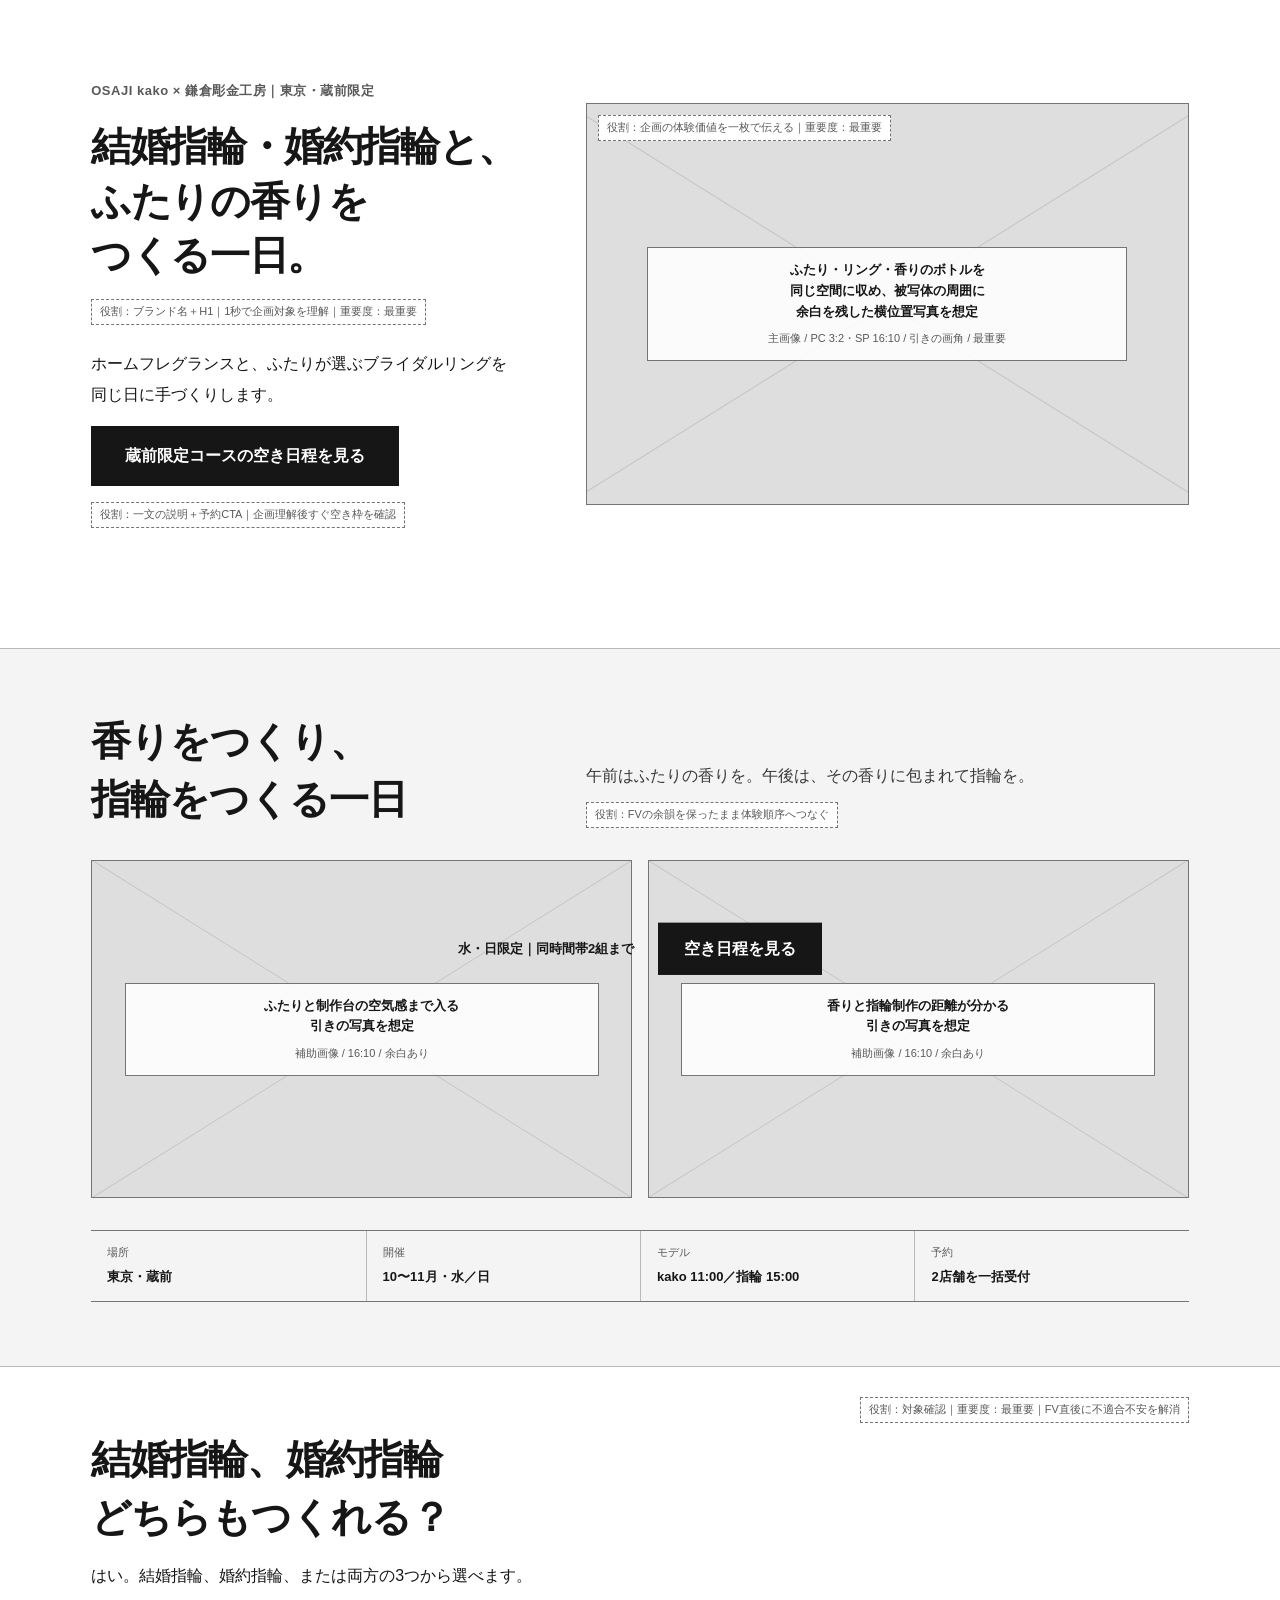
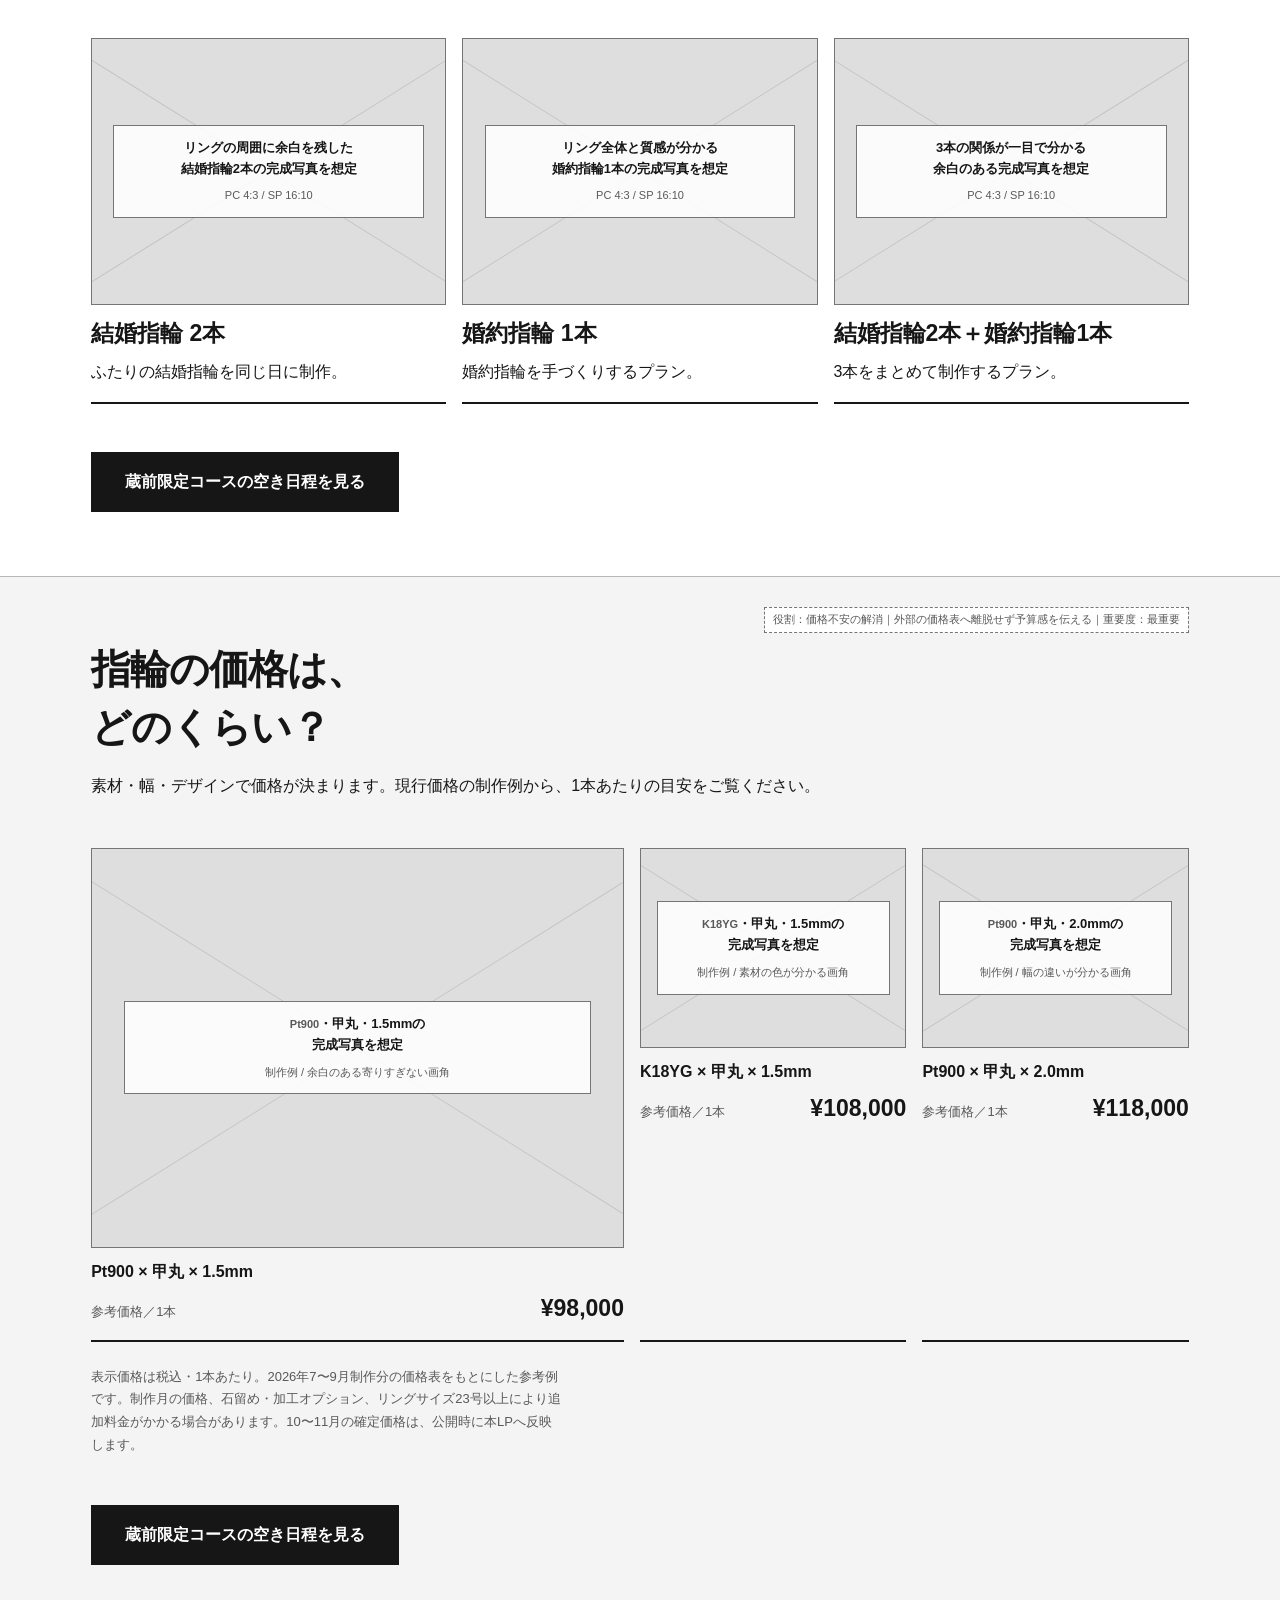
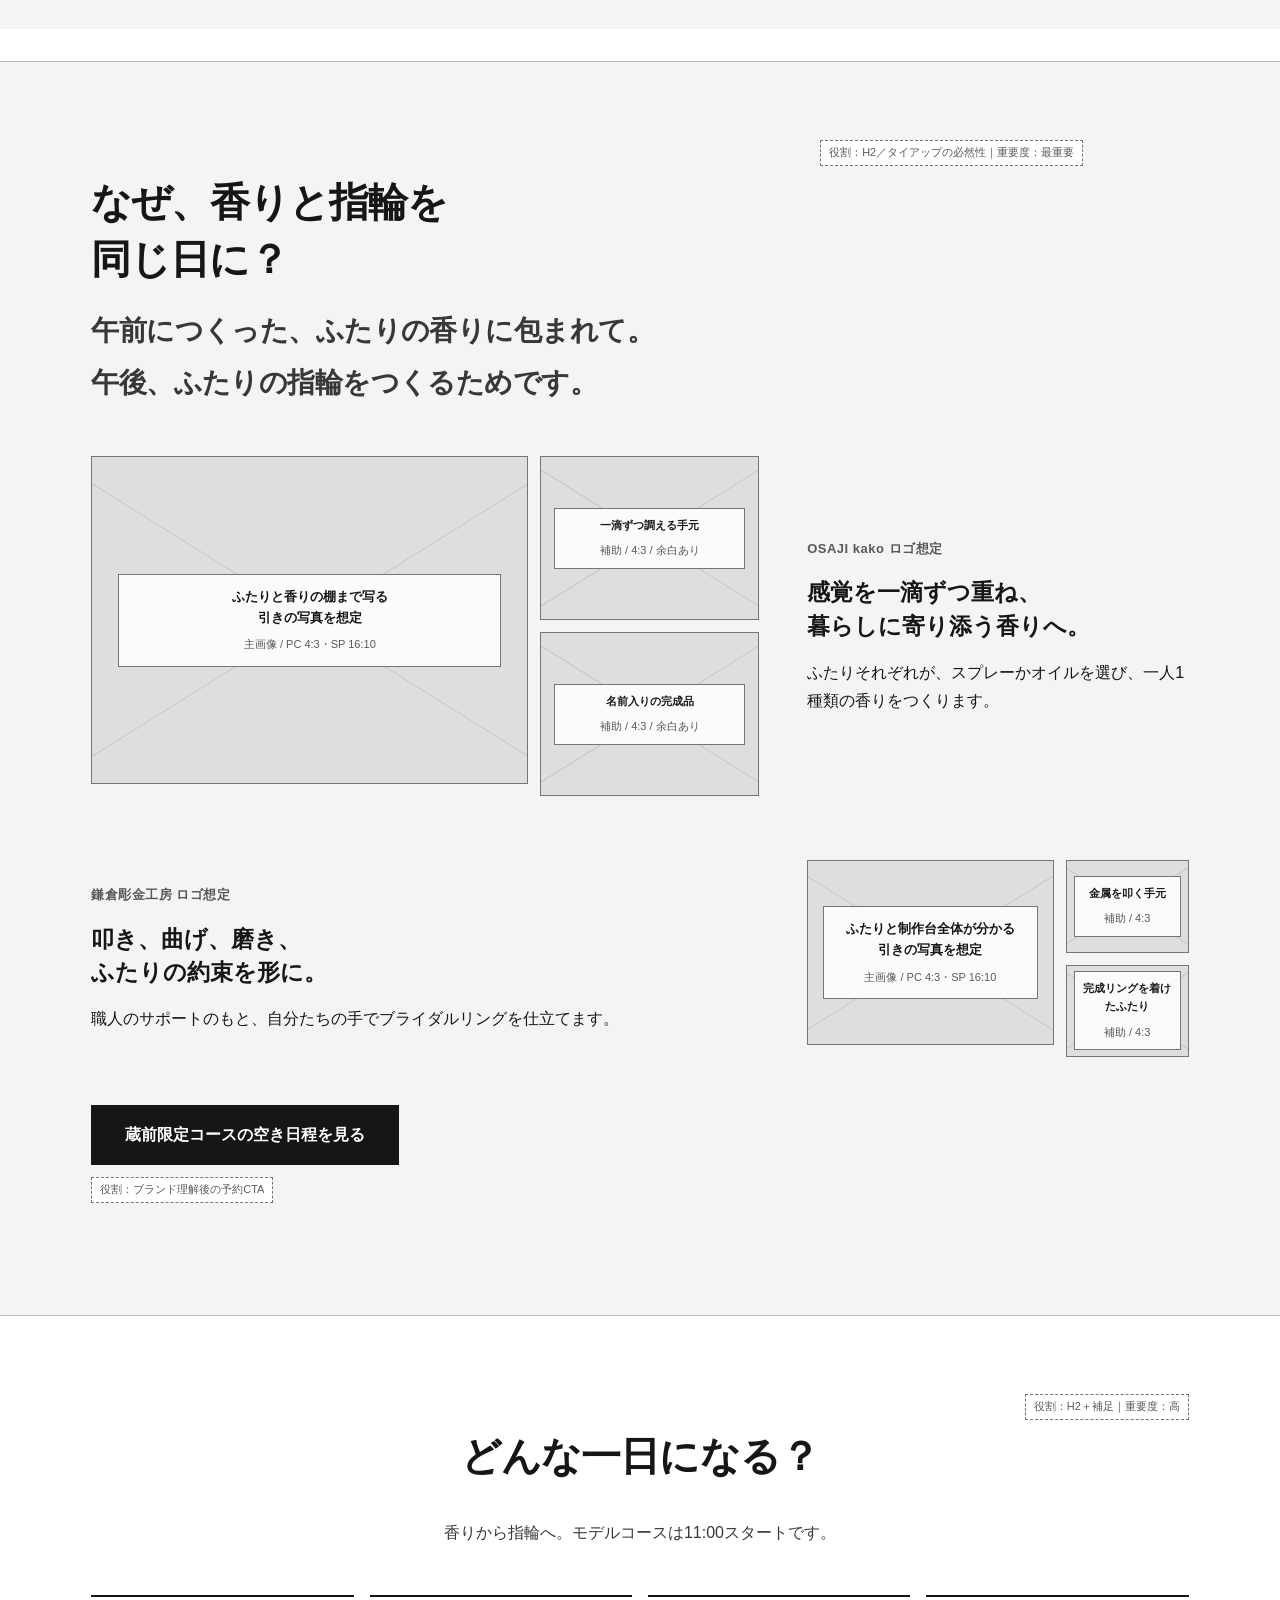
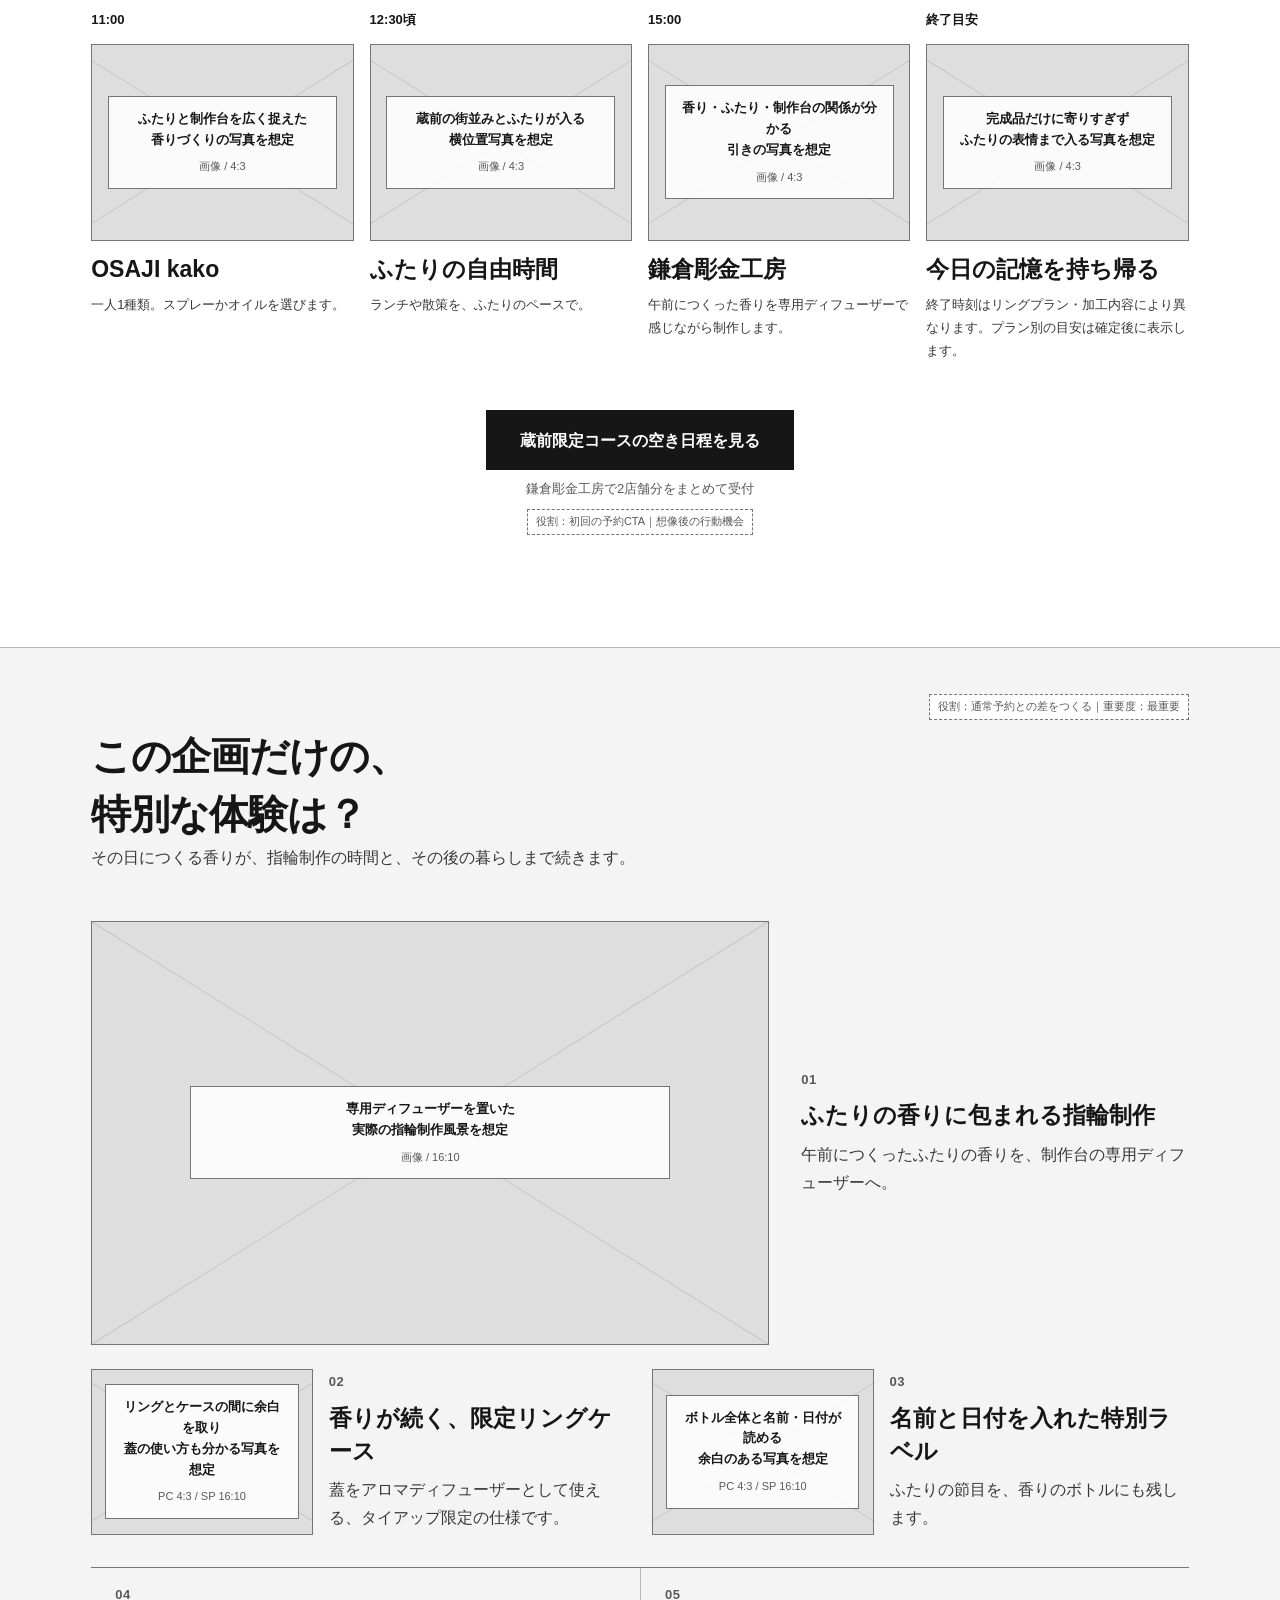
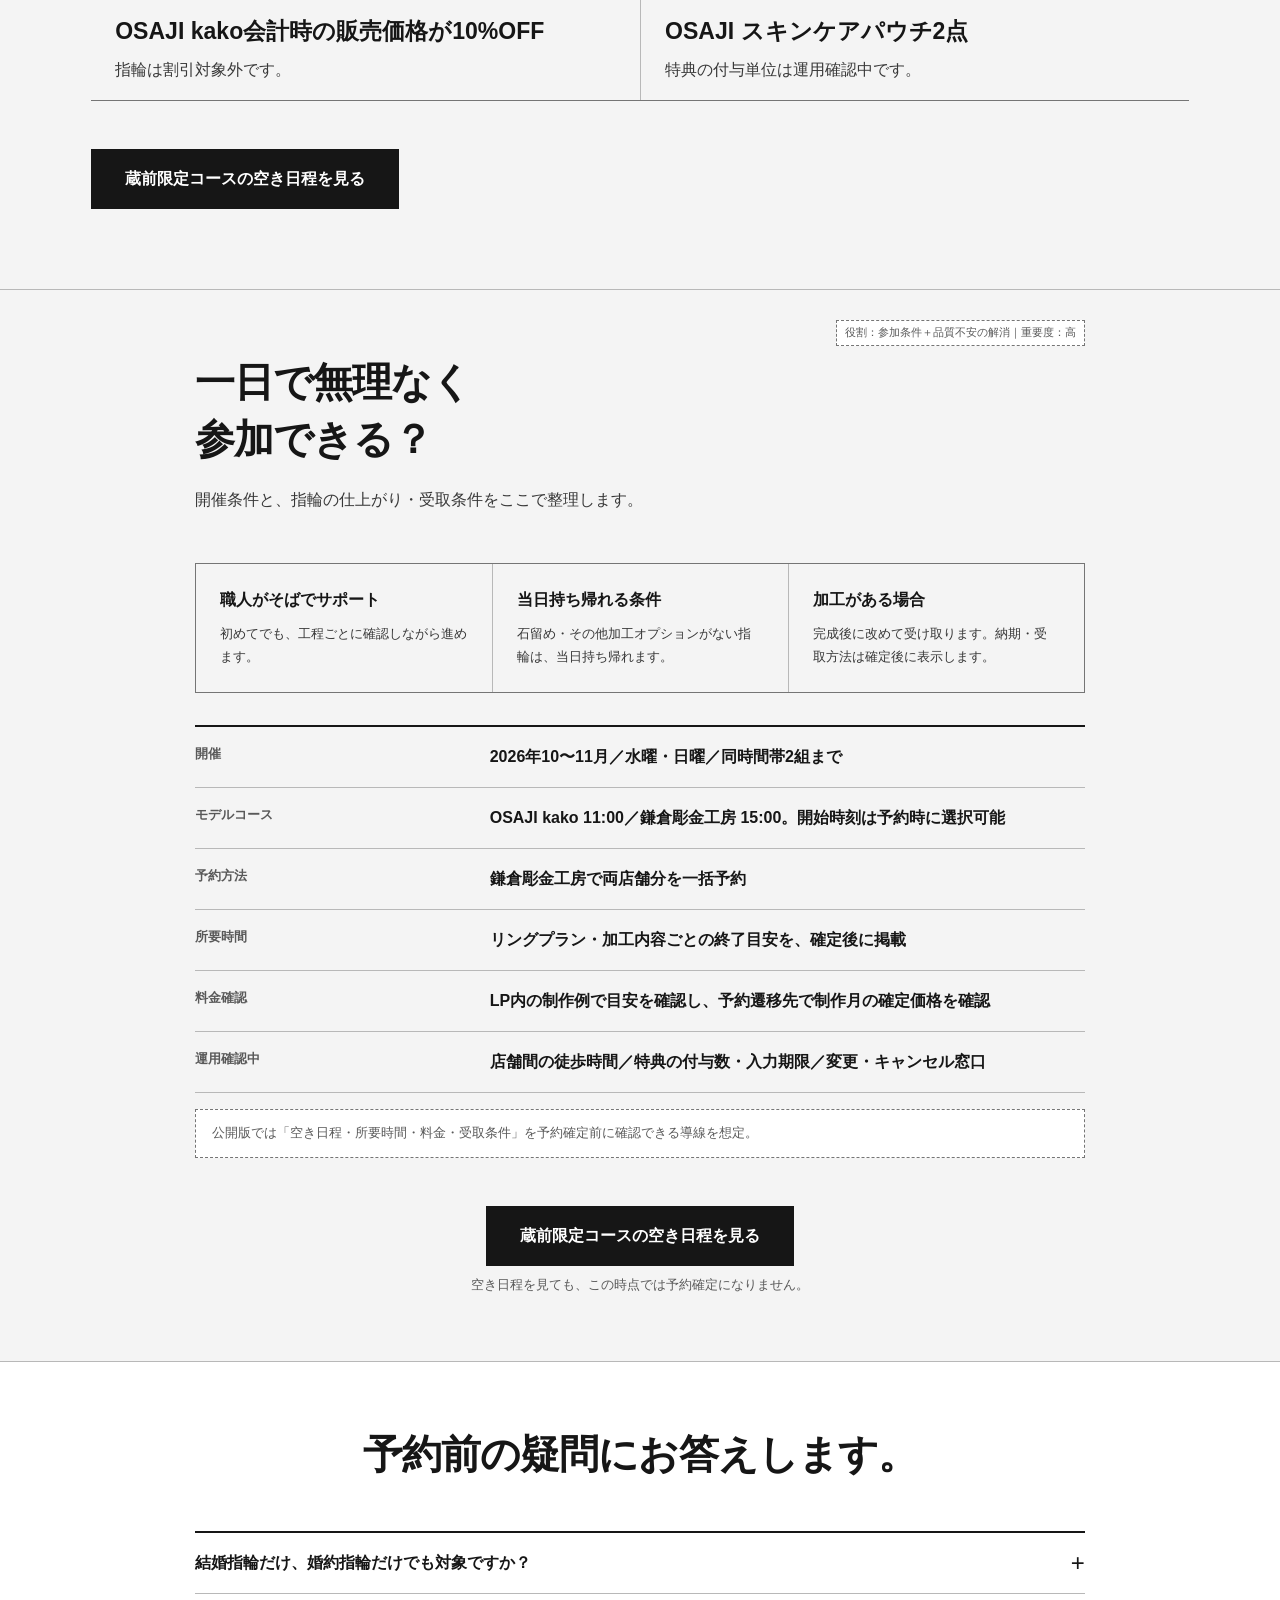
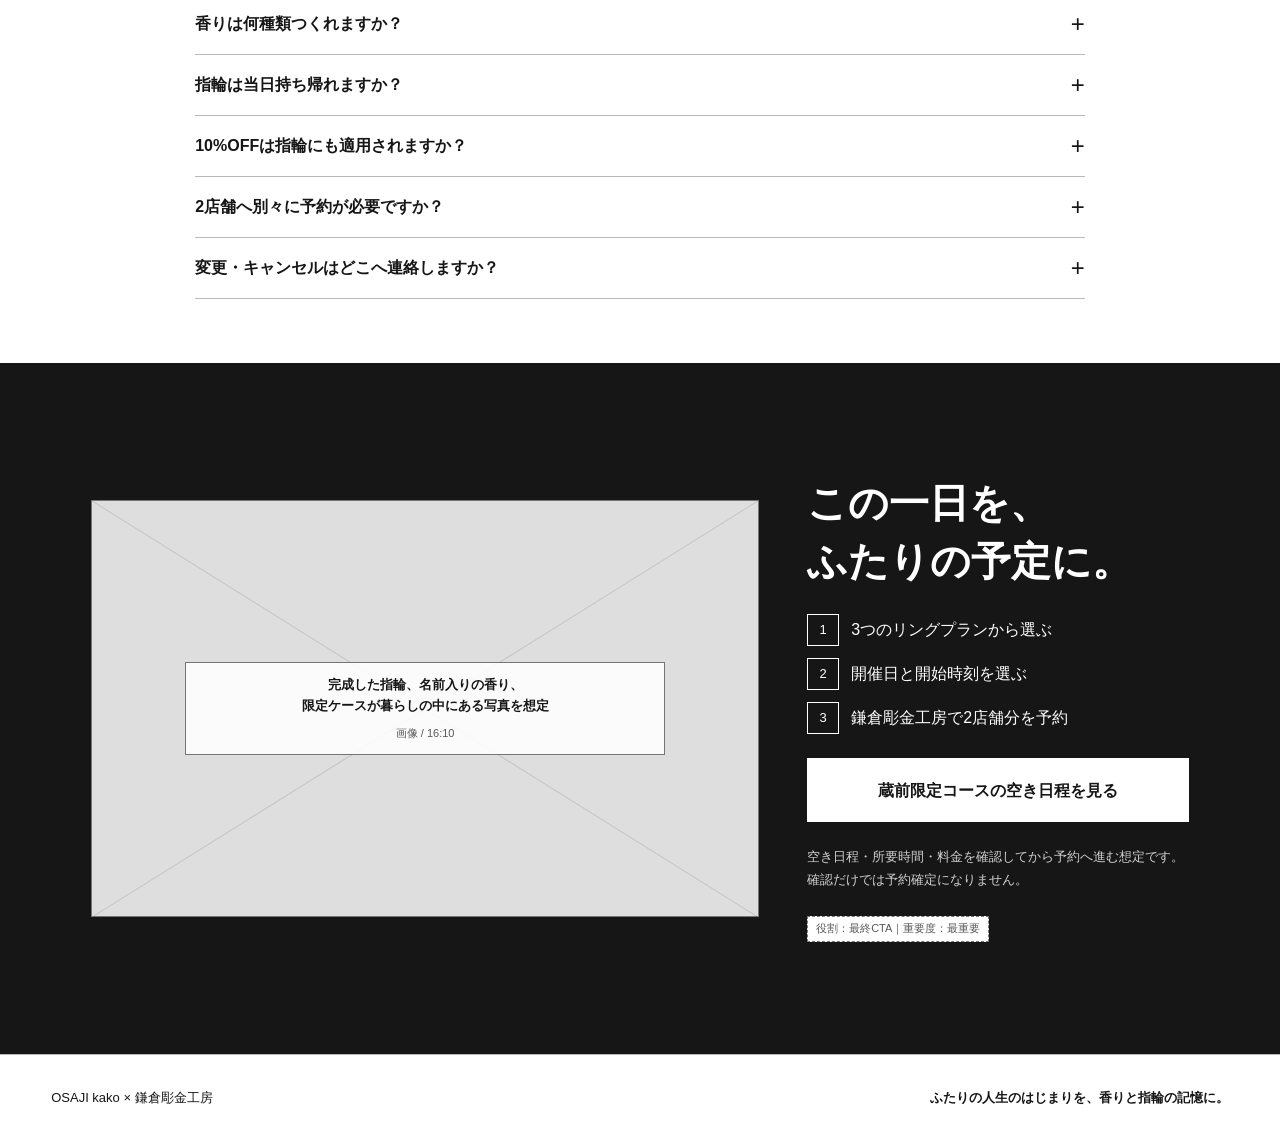
==== commit dc8af9a1: "Add ring price examples" ====
--- a/wireframe/index.html
+++ b/wireframe/index.html
@@ -8,7 +8,7 @@
       name="description"
       content="鎌倉彫金工房とOSAJI kakoの蔵前限定タイアップLPについて、写真・情報・CTAの順序を確認するためのグレースケールワイヤーフレーム。"
     />
-    <link rel="stylesheet" href="./styles.css?v=20260717-wire-12" />
+    <link rel="stylesheet" href="./styles.css?v=20260718-wire-13" />
     <script src="./script.js?v=20260717-wire-10" defer></script>
   </head>
   <body>
@@ -121,6 +121,45 @@
         </div>
       </section>
 
+      <section id="price-examples" class="section section--compact price-examples" aria-labelledby="price-examples-title">
+        <div class="section-shell">
+          <header class="section-heading question-heading">
+            <div>
+              <h2 id="price-examples-title"><span class="question-line">指輪の価格は、</span><span class="question-line">どのくらい？</span></h2>
+              <p>素材・幅・デザインで価格が決まります。現行価格の制作例から、1本あたりの目安をご覧ください。</p>
+            </div>
+            <span class="annotation">役割：価格不安の解消｜外部の価格表へ離脱せず予算感を伝える｜重要度：最重要</span>
+          </header>
+
+          <div class="price-example-grid" role="list" aria-label="指輪の制作例と参考価格。スマートフォンでは横にスワイプできます" tabindex="0">
+            <article class="price-example" role="listitem">
+              <figure class="media-placeholder"><figcaption><strong><span translate="no">Pt900</span>・甲丸・1.5mmの<br />完成写真を想定</strong><span>制作例 / 余白のある寄りすぎない画角</span></figcaption></figure>
+              <div class="price-example__copy">
+                <h3><span translate="no">Pt900</span> × 甲丸 × 1.5mm</h3>
+                <p class="price-example__price"><span>参考価格／1本</span><strong>¥98,000</strong></p>
+              </div>
+            </article>
+            <article class="price-example" role="listitem">
+              <figure class="media-placeholder"><figcaption><strong><span translate="no">K18YG</span>・甲丸・1.5mmの<br />完成写真を想定</strong><span>制作例 / 素材の色が分かる画角</span></figcaption></figure>
+              <div class="price-example__copy">
+                <h3><span translate="no">K18YG</span> × 甲丸 × 1.5mm</h3>
+                <p class="price-example__price"><span>参考価格／1本</span><strong>¥108,000</strong></p>
+              </div>
+            </article>
+            <article class="price-example" role="listitem">
+              <figure class="media-placeholder"><figcaption><strong><span translate="no">Pt900</span>・甲丸・2.0mmの<br />完成写真を想定</strong><span>制作例 / 幅の違いが分かる画角</span></figcaption></figure>
+              <div class="price-example__copy">
+                <h3><span translate="no">Pt900</span> × 甲丸 × 2.0mm</h3>
+                <p class="price-example__price"><span>参考価格／1本</span><strong>¥118,000</strong></p>
+              </div>
+            </article>
+          </div>
+
+          <p class="price-example-note">表示価格は税込・1本あたり。2026年7〜9月制作分の価格表をもとにした参考例です。制作月の価格、石留め・加工オプション、リングサイズ23号以上により追加料金がかかる場合があります。10〜11月の確定価格は、公開時に本LPへ反映します。</p>
+          <button class="button button--section" type="button" data-open-reservation>蔵前限定コースの空き日程を見る</button>
+        </div>
+      </section>
+
       <section id="encounter" class="section section--emotional encounter" aria-labelledby="encounter-title">
         <div class="section-shell">
           <header class="encounter__heading">
@@ -284,7 +323,7 @@
             <div><dt>モデルコース</dt><dd><span translate="no">OSAJI kako</span> 11:00／鎌倉彫金工房 15:00。開始時刻は予約時に選択可能</dd></div>
             <div><dt>予約方法</dt><dd>鎌倉彫金工房で両店舗分を一括予約</dd></div>
             <div><dt>所要時間</dt><dd>リングプラン・加工内容ごとの終了目安を、確定後に掲載</dd></div>
-            <div><dt>料金確認</dt><dd>LP内には料金を掲載せず、予約遷移先で個人情報入力前に確認する想定</dd></div>
+            <div><dt>料金確認</dt><dd>LP内の制作例で目安を確認し、予約遷移先で制作月の確定価格を確認</dd></div>
             <div><dt>運用確認中</dt><dd>店舗間の徒歩時間／特典の付与数・入力期限／変更・キャンセル窓口</dd></div>
           </dl>
           <p class="decision-note">公開版では「空き日程・所要時間・料金・受取条件」を予約確定前に確認できる導線を想定。</p>
--- a/wireframe/styles.css
+++ b/wireframe/styles.css
@@ -1,4 +1,4 @@
-/* Hallmark · genre: modern-minimal · macrostructure: Conversational FAQ · hero: H2 Split Diptych, ratio=5/7, mobile=copy-image-action · theme: Design-neutral conversion wireframe · anchor hue: neutral · enrichment: E8 single spacious photography placeholder · image knobs: hero=PC 3:2/SP 16:10, support=separate scroll-peek bridge, day=compact horizontal track · CTA: repeated conversion · nav: N9 Edge-aligned minimal, deferred until after hero · footer: Ft2 Inline rule · audience: three bridal-ring personas · use: identify the collaboration, then check availability · tone: quiet · contrast: pass (46–50) · slop: pass (51–55) · honest: pass (56) · chrome: pass (57) · tokens: pass (58) · responsive: pass (59) · icons: pass (60) · mobile: pass (36, 59, 61–69) */
+/* Hallmark · genre: modern-minimal · macrostructure: Conversational FAQ · hero: H2 Split Diptych, ratio=5/7, mobile=copy-image-action · theme: Design-neutral conversion wireframe · anchor hue: neutral · enrichment: E8 single spacious photography placeholder · image knobs: hero=PC 3:2/SP 16:10, support=separate scroll-peek bridge, day=compact horizontal track, price=asymmetric 2/1/1 ledger · CTA: repeated conversion · nav: N9 Edge-aligned minimal, deferred until after hero · footer: Ft2 Inline rule · audience: three bridal-ring personas · use: identify the collaboration, understand a ring-price range, then check availability · tone: quiet · contrast: pass (46–50) · slop: pass (51–55) · honest: pass (56) · chrome: pass (57) · tokens: pass (58) · responsive: pass (59) · icons: pass (60) · mobile: pass (36, 59, 61–69) */
 /* Hallmark · pre-emit critique: P5 H5 E5 S5 R5 V5 */
 @import url("./tokens.css?v=20260715-wire-9");
 
@@ -53,6 +53,7 @@
 a:focus-visible,
 summary:focus-visible,
 .plan-grid:focus-visible,
+.price-example-grid:focus-visible,
 .day-track:focus-visible,
 .hero-bridge__media:focus-visible,
 .offer-compact-track:focus-visible {
@@ -761,6 +762,64 @@
   font-size: var(--text-h3);
 }
 
+.price-examples {
+  background: var(--surface);
+}
+
+.price-example-grid {
+  display: grid;
+  grid-template-columns: minmax(0, 2fr) repeat(2, minmax(0, 1fr));
+  gap: var(--space-4);
+}
+
+.price-example {
+  display: grid;
+  align-content: start;
+  gap: var(--space-3);
+  min-width: 0;
+  padding-block-end: var(--space-4);
+  border-bottom: var(--line-strong) solid var(--ink);
+}
+
+.price-example .media-placeholder {
+  aspect-ratio: 4 / 3;
+}
+
+.price-example__copy {
+  display: grid;
+  gap: var(--space-3);
+}
+
+.price-example h3 {
+  font-size: var(--text-body);
+}
+
+.price-example__price {
+  display: flex;
+  align-items: baseline;
+  justify-content: space-between;
+  gap: var(--space-3);
+  font-variant-numeric: tabular-nums;
+}
+
+.price-example__price span,
+.price-example-note {
+  color: var(--muted);
+  font-size: var(--text-small);
+}
+
+.price-example__price strong {
+  font-size: var(--text-h3);
+  line-height: 1.2;
+  white-space: nowrap;
+}
+
+.price-example-note {
+  max-width: var(--measure);
+  margin-block-start: var(--space-5);
+  line-height: 1.75;
+}
+
 .quality-grid {
   display: grid;
   grid-template-columns: repeat(3, minmax(0, 1fr));
@@ -1138,6 +1197,17 @@
     gap: var(--space-5);
   }
 
+  .price-example-grid {
+    grid-template-columns: repeat(2, minmax(0, 1fr));
+    gap: var(--space-5);
+  }
+
+  .price-example:first-child {
+    grid-column: 1 / -1;
+    grid-template-columns: minmax(12rem, 1fr) minmax(0, 1fr);
+    align-items: center;
+  }
+
   .plan-card:last-child {
     grid-column: 1 / -1;
     grid-template-columns: minmax(12rem, 1fr) minmax(0, 1.6fr);
@@ -1237,6 +1307,7 @@
 
   .hero-bridge__media::-webkit-scrollbar,
   .plan-grid::-webkit-scrollbar,
+  .price-example-grid::-webkit-scrollbar,
   .offer-compact-track::-webkit-scrollbar {
     display: none;
   }
@@ -1351,6 +1422,32 @@
     scrollbar-width: none;
   }
 
+  .price-example-grid {
+    width: calc(100% + var(--gutter));
+    grid-template-columns: none;
+    grid-auto-flow: column;
+    grid-auto-columns: min(84%, 20rem);
+    gap: var(--space-4);
+    padding-block-end: var(--space-2);
+    padding-inline-end: var(--gutter);
+    overflow-x: auto;
+    overscroll-behavior-inline: contain;
+    scroll-snap-type: inline mandatory;
+    scrollbar-width: none;
+  }
+
+  .price-example,
+  .price-example:first-child {
+    grid-column: auto;
+    grid-template-columns: minmax(0, 1fr);
+    align-items: start;
+    scroll-snap-align: start;
+  }
+
+  .price-example .media-placeholder {
+    aspect-ratio: 16 / 10;
+  }
+
   .plan-card,
   .plan-card:last-child {
     grid-column: auto;
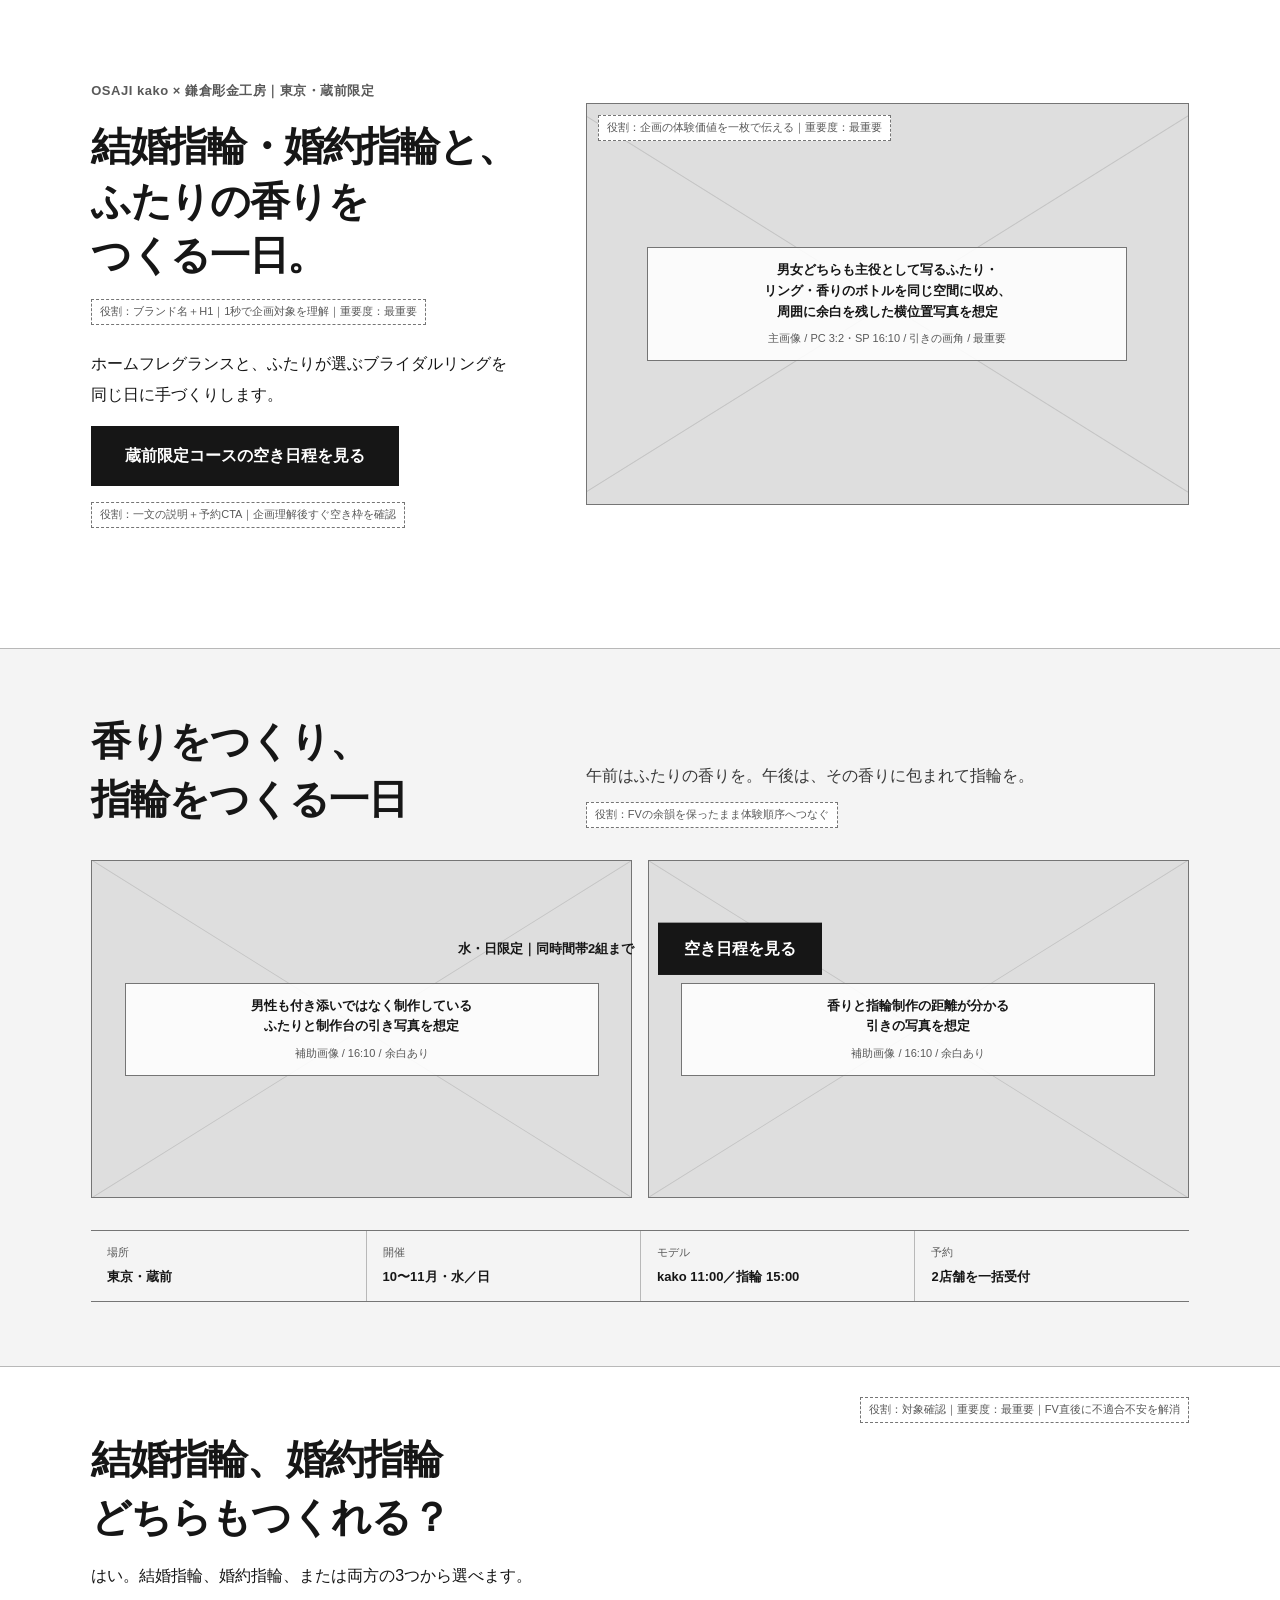
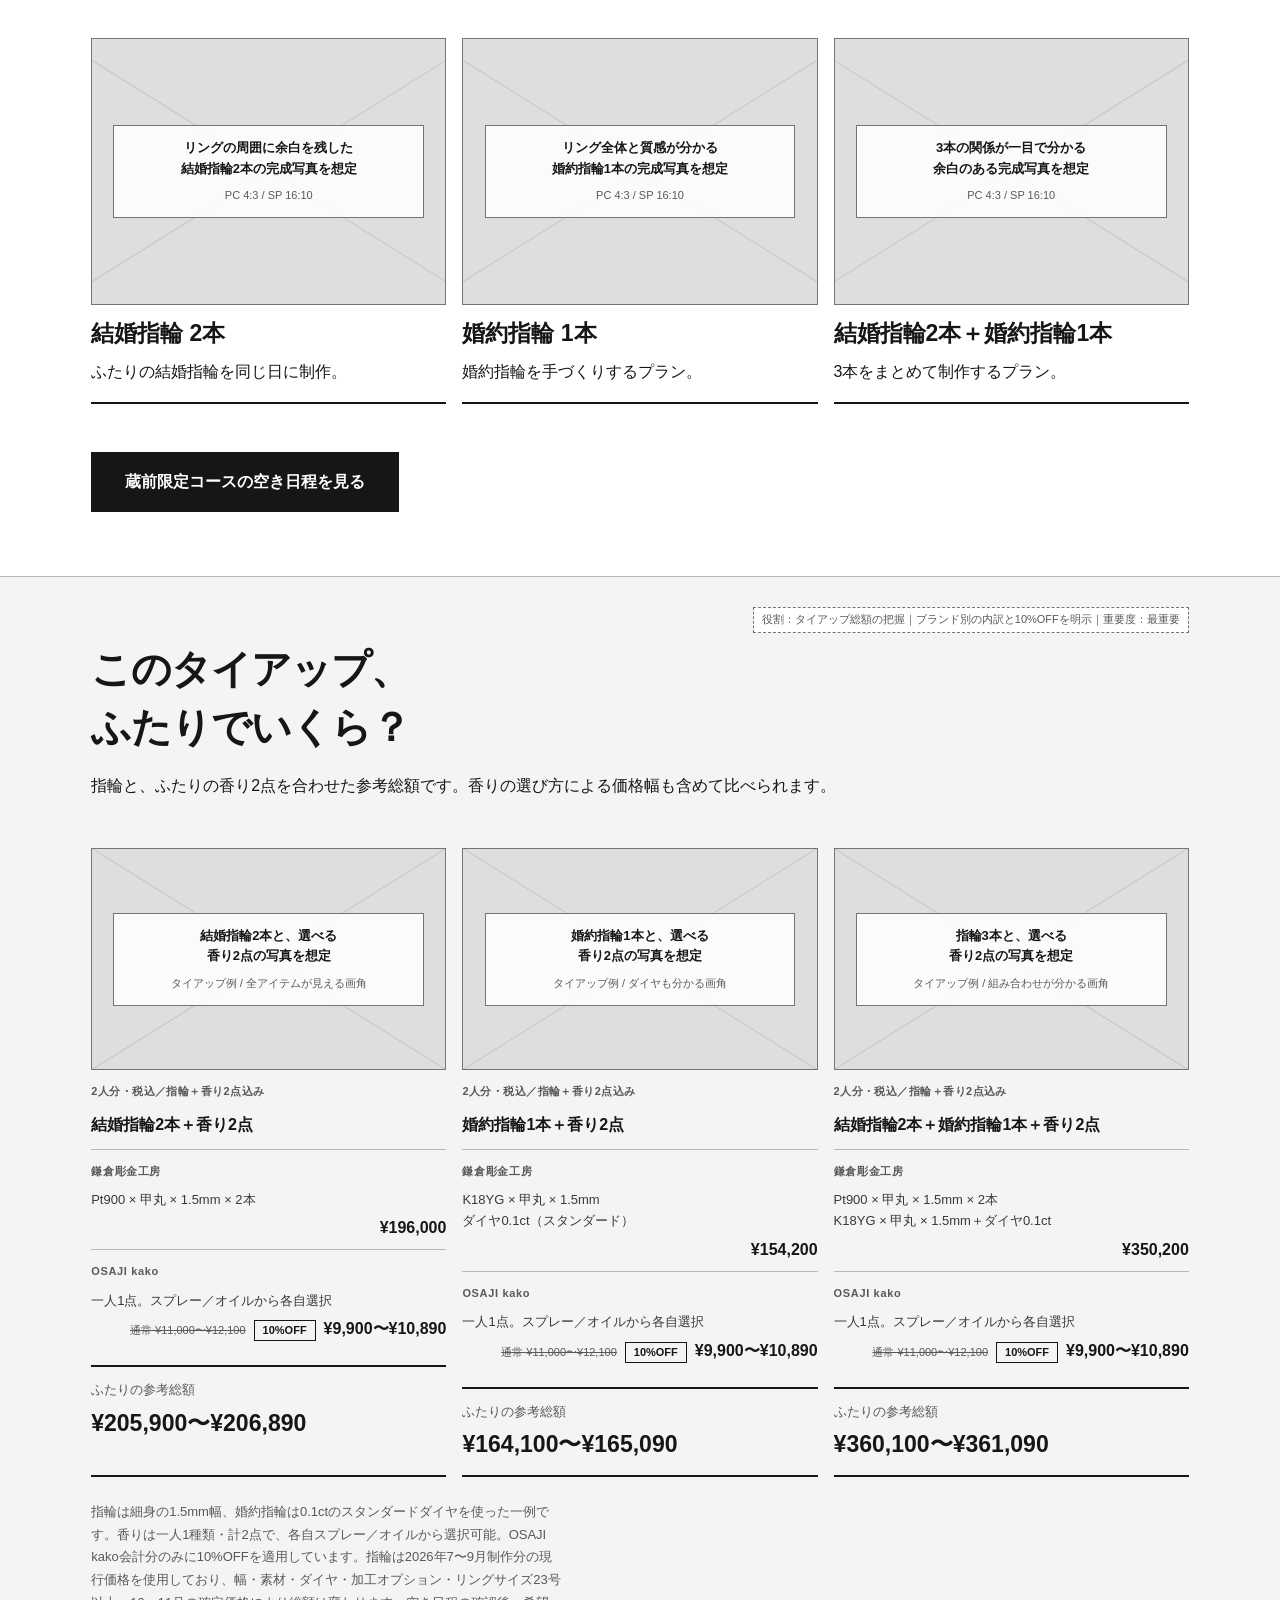
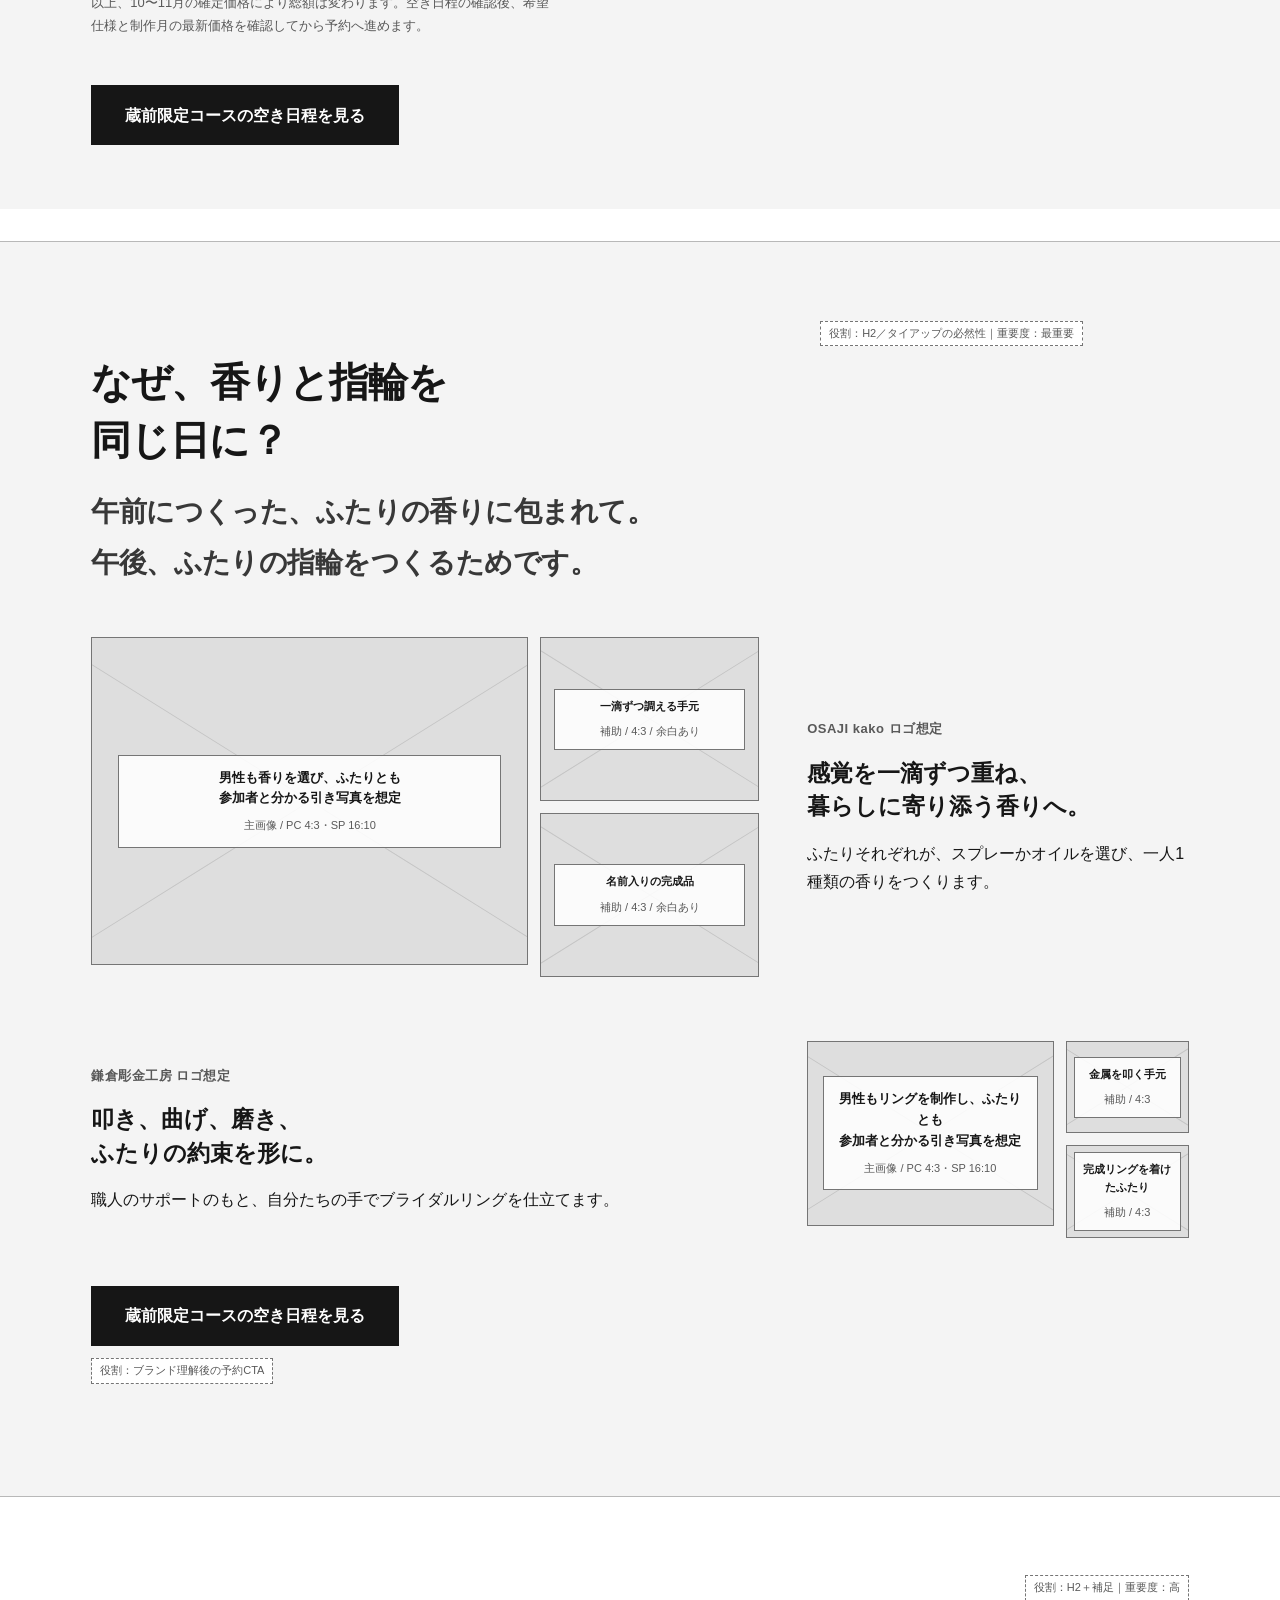
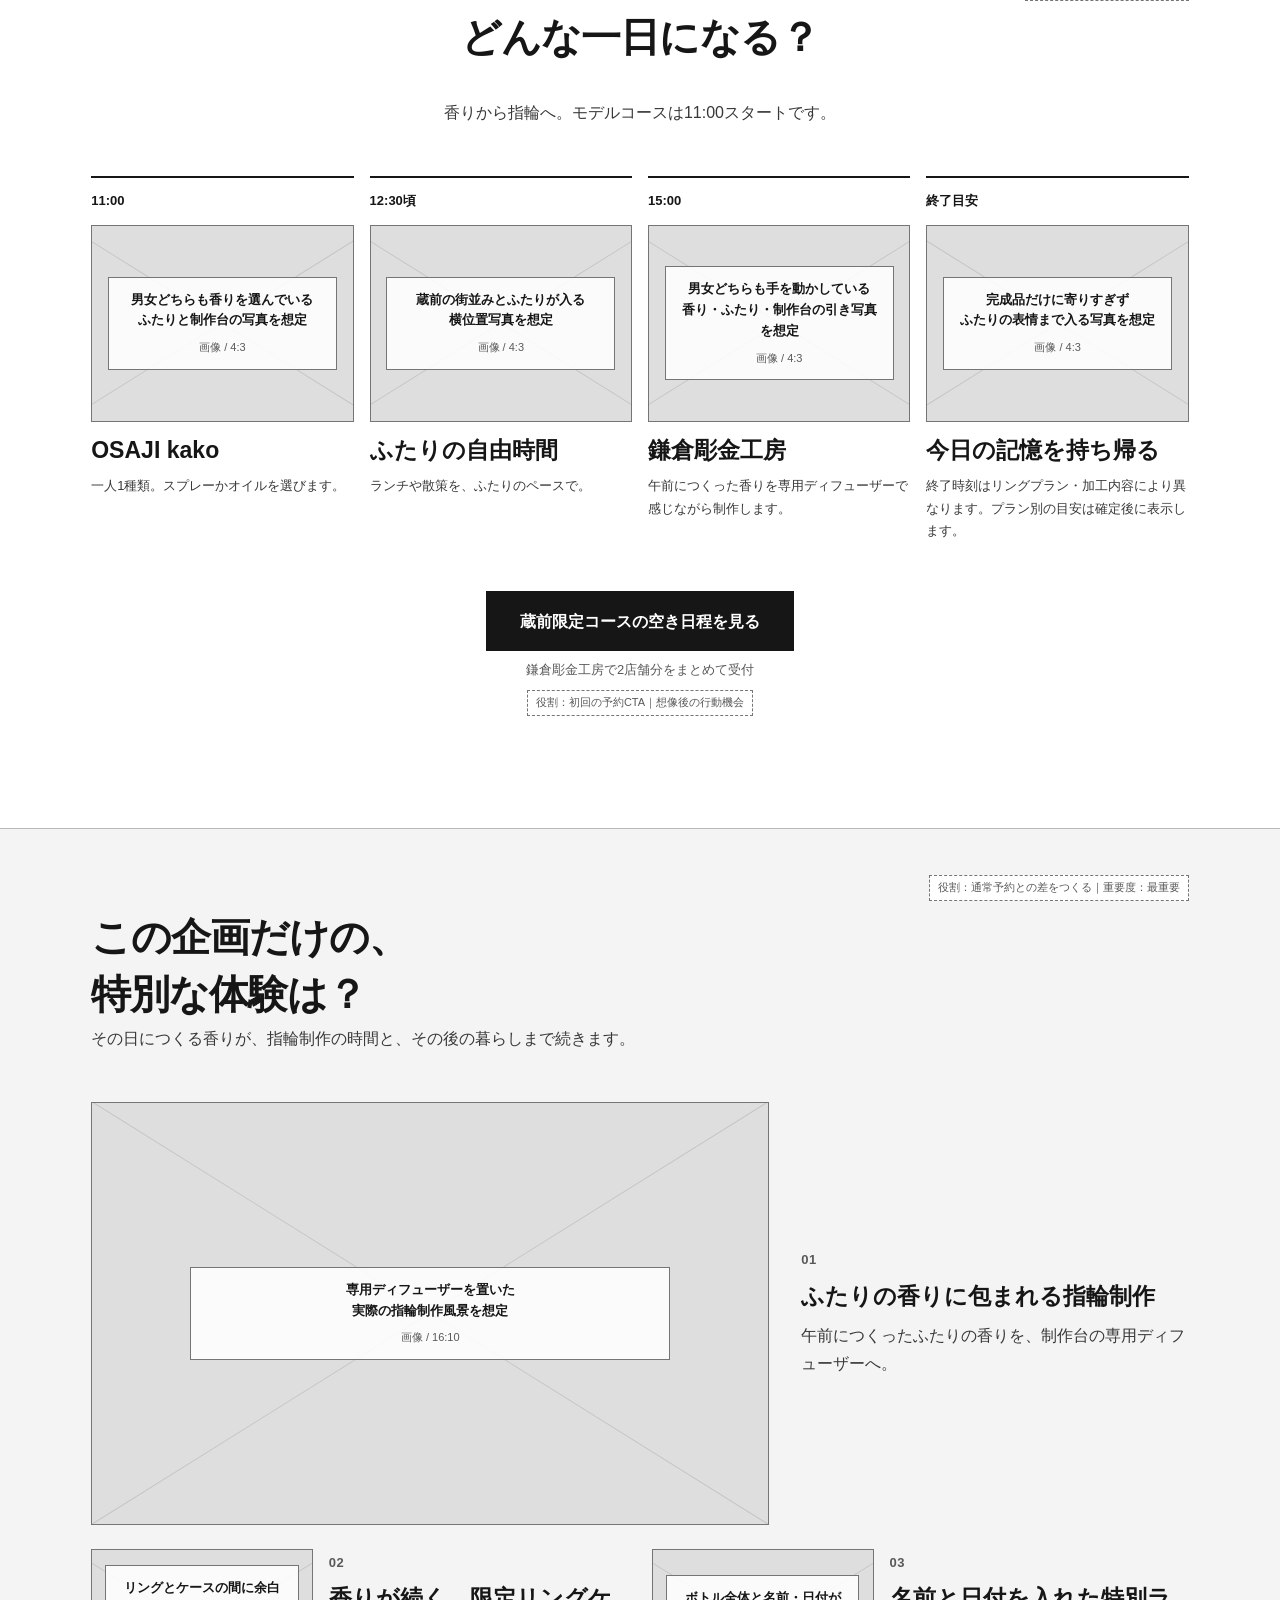
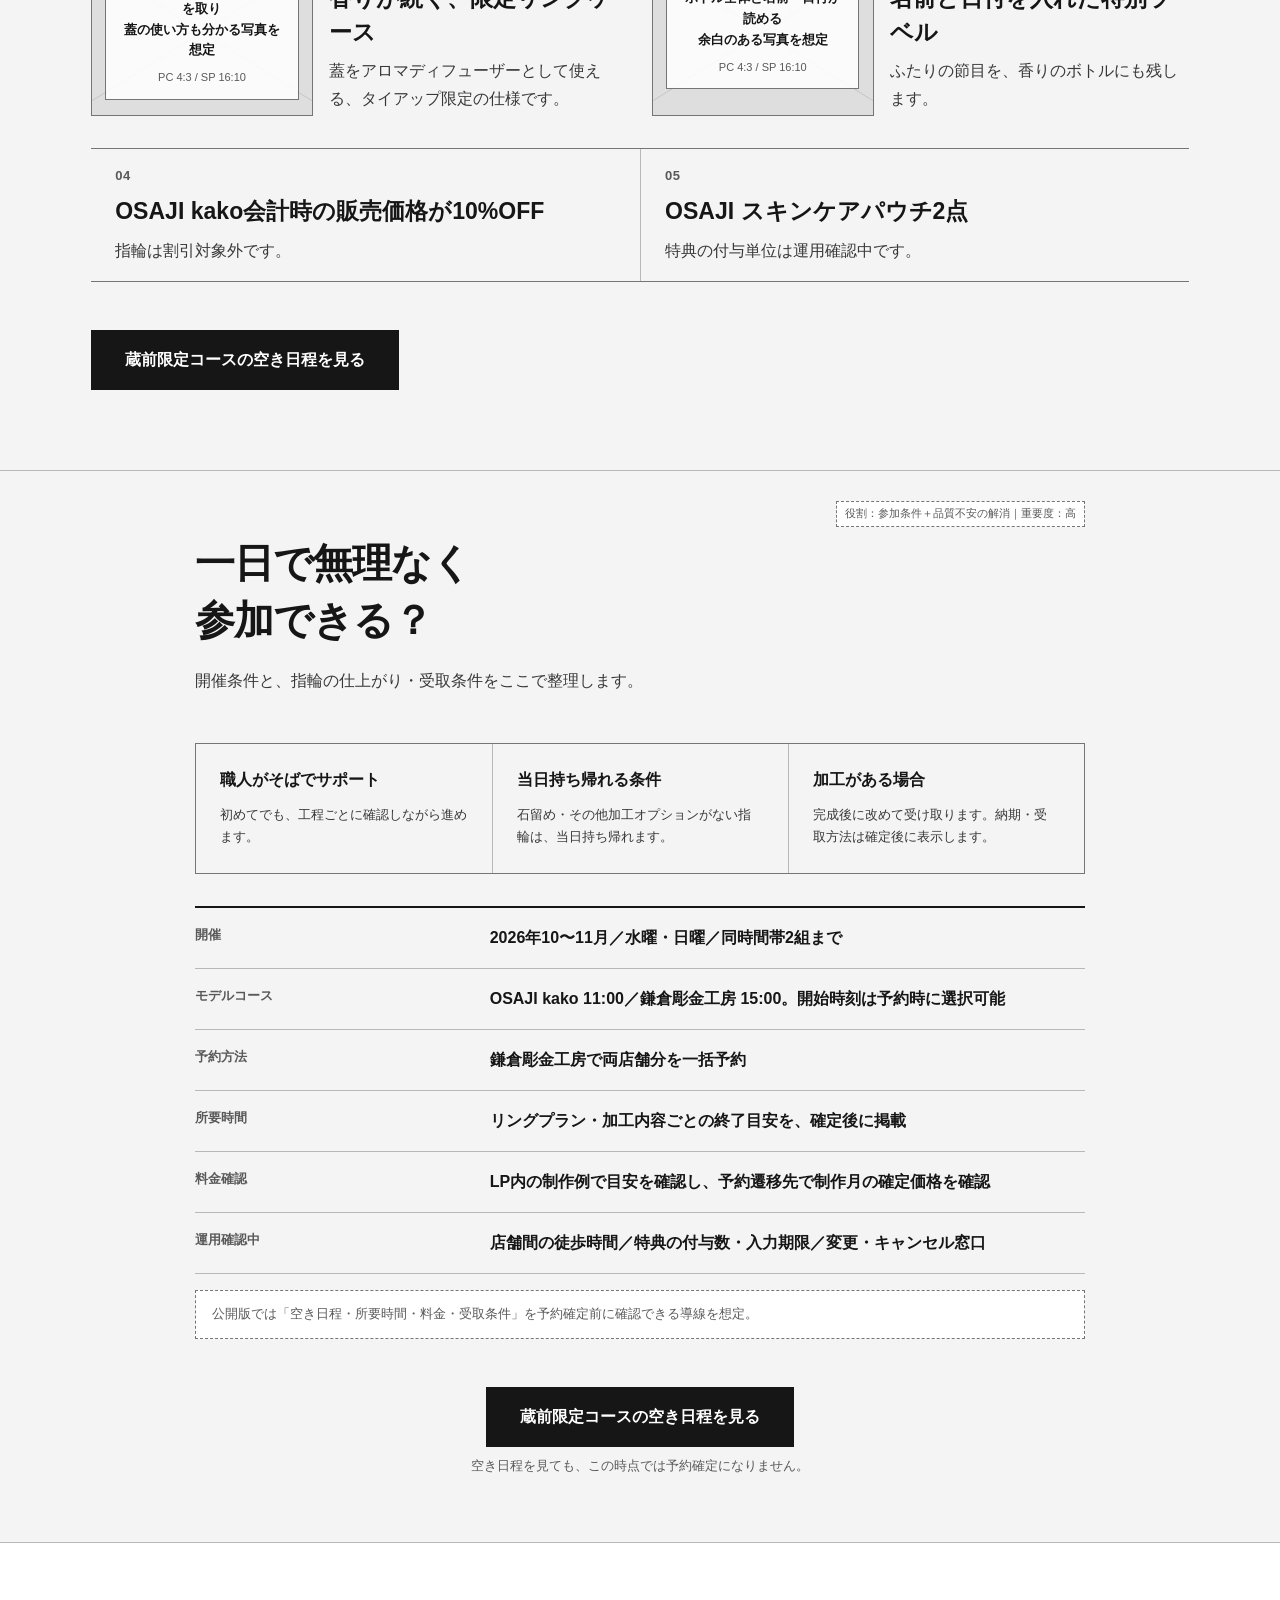
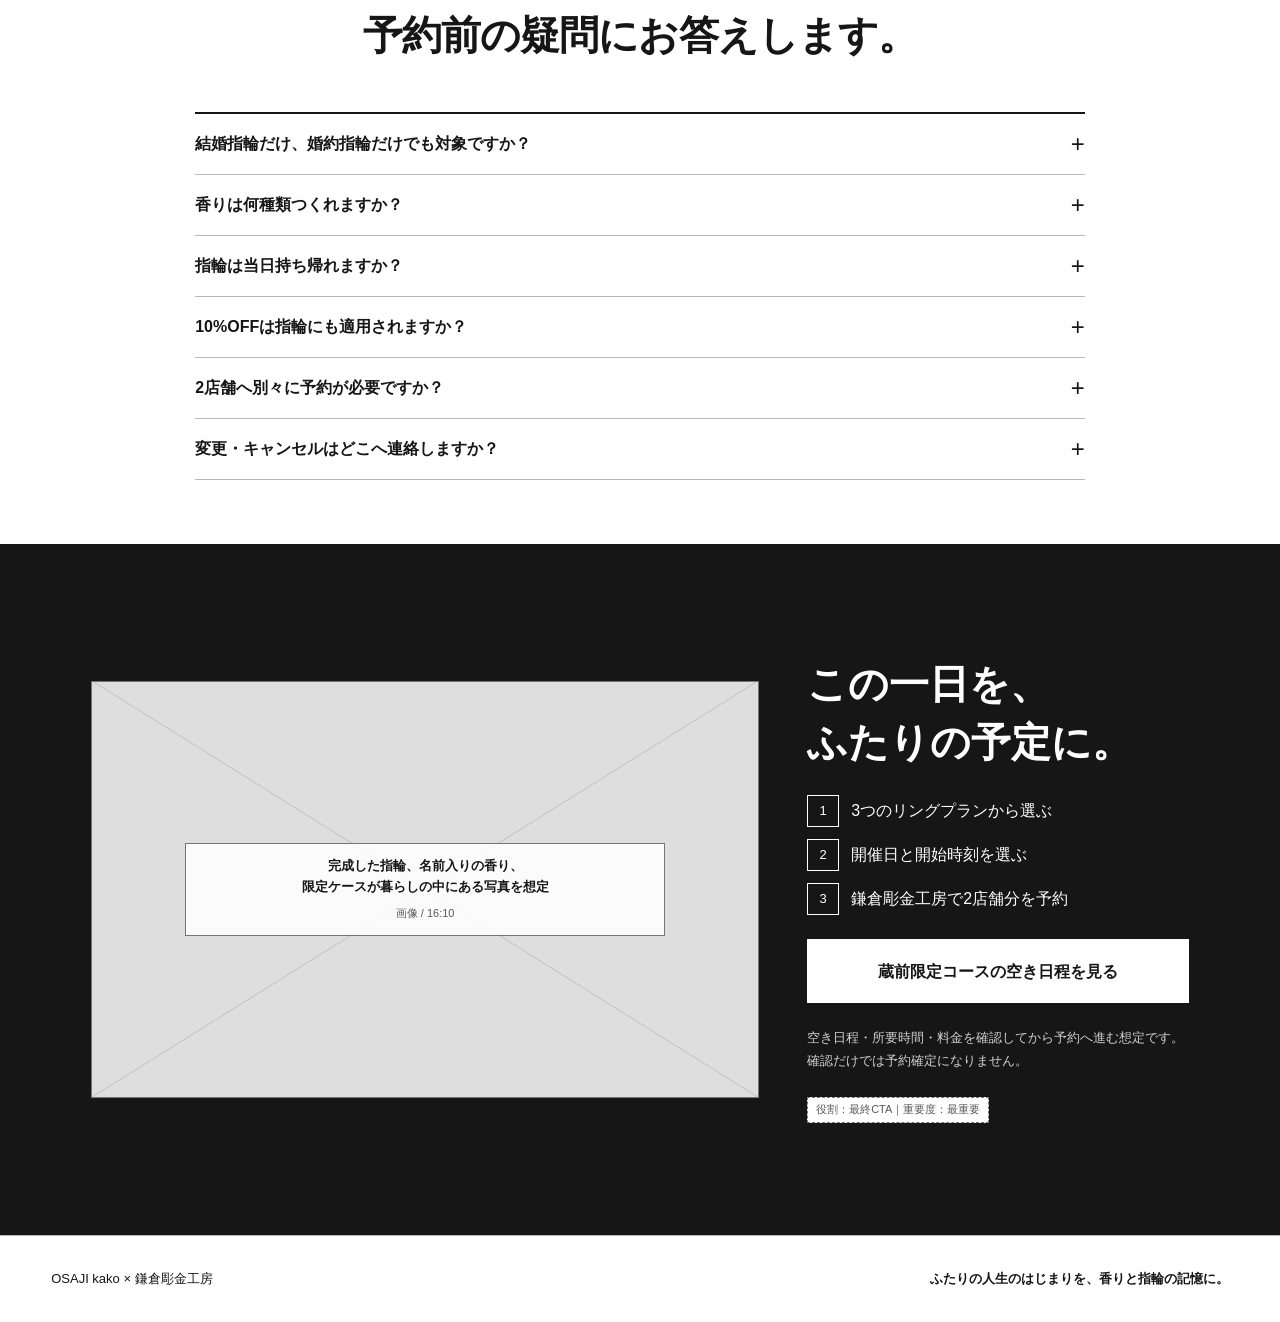
==== commit a65e065e: "Show tie-up total price ranges" ====
--- a/wireframe/index.html
+++ b/wireframe/index.html
@@ -8,8 +8,8 @@
       name="description"
       content="鎌倉彫金工房とOSAJI kakoの蔵前限定タイアップLPについて、写真・情報・CTAの順序を確認するためのグレースケールワイヤーフレーム。"
     />
-    <link rel="stylesheet" href="./styles.css?v=20260718-wire-13" />
-    <script src="./script.js?v=20260717-wire-10" defer></script>
+    <link rel="stylesheet" href="./styles.css?v=20260720-wire-15" />
+    <script src="./script.js?v=20260720-wire-11" defer></script>
   </head>
   <body>
     <a class="skip-link" href="#main">本文へ移動</a>
@@ -44,7 +44,7 @@
         <div class="hero__media">
           <figure class="media-placeholder media-placeholder--hero">
             <figcaption>
-              <strong>ふたり・リング・香りのボトルを<br />同じ空間に収め、被写体の周囲に<br />余白を残した横位置写真を想定</strong>
+              <strong>男女どちらも主役として写るふたり・<br />リング・香りのボトルを同じ空間に収め、<br />周囲に余白を残した横位置写真を想定</strong>
               <span>主画像 / PC 3:2・SP 16:10 / 引きの画角 / 最重要</span>
             </figcaption>
           </figure>
@@ -71,7 +71,7 @@
           <div class="hero-bridge__media" role="group" aria-label="一日の空気感を伝える補助写真。スマートフォンでは横にスワイプできます" tabindex="0">
             <figure class="media-placeholder">
               <figcaption>
-                <strong>ふたりと制作台の空気感まで入る<br />引きの写真を想定</strong>
+                <strong>男性も付き添いではなく制作している<br />ふたりと制作台の引き写真を想定</strong>
                 <span>補助画像 / 16:10 / 余白あり</span>
               </figcaption>
             </figure>
@@ -125,37 +125,76 @@
         <div class="section-shell">
           <header class="section-heading question-heading">
             <div>
-              <h2 id="price-examples-title"><span class="question-line">指輪の価格は、</span><span class="question-line">どのくらい？</span></h2>
-              <p>素材・幅・デザインで価格が決まります。現行価格の制作例から、1本あたりの目安をご覧ください。</p>
-            </div>
-            <span class="annotation">役割：価格不安の解消｜外部の価格表へ離脱せず予算感を伝える｜重要度：最重要</span>
-          </header>
-
-          <div class="price-example-grid" role="list" aria-label="指輪の制作例と参考価格。スマートフォンでは横にスワイプできます" tabindex="0">
-            <article class="price-example" role="listitem">
-              <figure class="media-placeholder"><figcaption><strong><span translate="no">Pt900</span>・甲丸・1.5mmの<br />完成写真を想定</strong><span>制作例 / 余白のある寄りすぎない画角</span></figcaption></figure>
+              <h2 id="price-examples-title"><span class="question-line">このタイアップ、</span><span class="question-line">ふたりでいくら？</span></h2>
+              <p>指輪と、ふたりの香り2点を合わせた参考総額です。香りの選び方による価格幅も含めて比べられます。</p>
+            </div>
+            <span class="annotation">役割：タイアップ総額の把握｜ブランド別の内訳と10%OFFを明示｜重要度：最重要</span>
+          </header>
+
+          <nav class="price-index" aria-label="確認したい料金例を選ぶ">
+            <a href="#price-marriage" data-price-jump><span>結婚指輪2本</span><strong>¥205,900〜</strong></a>
+            <a href="#price-engagement" data-price-jump><span>婚約指輪1本</span><strong>¥164,100〜</strong></a>
+            <a href="#price-three-rings" data-price-jump><span>3本コース</span><strong>¥360,100〜</strong></a>
+          </nav>
+
+          <div class="price-example-grid" role="list" aria-label="タイアップの料金例。スマートフォンでは上の料金一覧から選ぶか、横にスワイプできます" tabindex="0">
+            <article id="price-marriage" class="price-example" role="listitem">
+              <figure class="media-placeholder"><figcaption><strong>結婚指輪2本と、選べる<br />香り2点の写真を想定</strong><span>タイアップ例 / 全アイテムが見える画角</span></figcaption></figure>
               <div class="price-example__copy">
-                <h3><span translate="no">Pt900</span> × 甲丸 × 1.5mm</h3>
-                <p class="price-example__price"><span>参考価格／1本</span><strong>¥98,000</strong></p>
-              </div>
-            </article>
-            <article class="price-example" role="listitem">
-              <figure class="media-placeholder"><figcaption><strong><span translate="no">K18YG</span>・甲丸・1.5mmの<br />完成写真を想定</strong><span>制作例 / 素材の色が分かる画角</span></figcaption></figure>
+                <p class="price-example__scope">2人分・税込／指輪＋香り2点込み</p>
+                <h3>結婚指輪2本＋香り2点</h3>
+                <dl class="price-example__breakdown">
+                  <div>
+                    <dt>鎌倉彫金工房</dt>
+                    <dd><span><span translate="no">Pt900</span> × 甲丸 × 1.5mm × 2本</span><strong>¥196,000</strong></dd>
+                  </div>
+                  <div>
+                    <dt><span translate="no">OSAJI kako</span></dt>
+                    <dd><span>一人1点。スプレー／オイルから各自選択</span><span class="price-example__offer"><del>通常 ¥11,000〜¥12,100</del><b>10%OFF</b><strong>¥9,900〜¥10,890</strong></span></dd>
+                  </div>
+                </dl>
+                <p class="price-example__total"><span>ふたりの参考総額</span><strong>¥205,900〜¥206,890</strong></p>
+              </div>
+            </article>
+            <article id="price-engagement" class="price-example" role="listitem">
+              <figure class="media-placeholder"><figcaption><strong>婚約指輪1本と、選べる<br />香り2点の写真を想定</strong><span>タイアップ例 / ダイヤも分かる画角</span></figcaption></figure>
               <div class="price-example__copy">
-                <h3><span translate="no">K18YG</span> × 甲丸 × 1.5mm</h3>
-                <p class="price-example__price"><span>参考価格／1本</span><strong>¥108,000</strong></p>
-              </div>
-            </article>
-            <article class="price-example" role="listitem">
-              <figure class="media-placeholder"><figcaption><strong><span translate="no">Pt900</span>・甲丸・2.0mmの<br />完成写真を想定</strong><span>制作例 / 幅の違いが分かる画角</span></figcaption></figure>
+                <p class="price-example__scope">2人分・税込／指輪＋香り2点込み</p>
+                <h3>婚約指輪1本＋香り2点</h3>
+                <dl class="price-example__breakdown">
+                  <div>
+                    <dt>鎌倉彫金工房</dt>
+                    <dd><span><span translate="no">K18YG</span> × 甲丸 × 1.5mm<br />ダイヤ0.1ct（スタンダード）</span><strong>¥154,200</strong></dd>
+                  </div>
+                  <div>
+                    <dt><span translate="no">OSAJI kako</span></dt>
+                    <dd><span>一人1点。スプレー／オイルから各自選択</span><span class="price-example__offer"><del>通常 ¥11,000〜¥12,100</del><b>10%OFF</b><strong>¥9,900〜¥10,890</strong></span></dd>
+                  </div>
+                </dl>
+                <p class="price-example__total"><span>ふたりの参考総額</span><strong>¥164,100〜¥165,090</strong></p>
+              </div>
+            </article>
+            <article id="price-three-rings" class="price-example" role="listitem">
+              <figure class="media-placeholder"><figcaption><strong>指輪3本と、選べる<br />香り2点の写真を想定</strong><span>タイアップ例 / 組み合わせが分かる画角</span></figcaption></figure>
               <div class="price-example__copy">
-                <h3><span translate="no">Pt900</span> × 甲丸 × 2.0mm</h3>
-                <p class="price-example__price"><span>参考価格／1本</span><strong>¥118,000</strong></p>
-              </div>
-            </article>
-          </div>
-
-          <p class="price-example-note">表示価格は税込・1本あたり。2026年7〜9月制作分の価格表をもとにした参考例です。制作月の価格、石留め・加工オプション、リングサイズ23号以上により追加料金がかかる場合があります。10〜11月の確定価格は、公開時に本LPへ反映します。</p>
+                <p class="price-example__scope">2人分・税込／指輪＋香り2点込み</p>
+                <h3>結婚指輪2本＋婚約指輪1本＋香り2点</h3>
+                <dl class="price-example__breakdown">
+                  <div>
+                    <dt>鎌倉彫金工房</dt>
+                    <dd><span><span translate="no">Pt900</span> × 甲丸 × 1.5mm × 2本<br /><span translate="no">K18YG</span> × 甲丸 × 1.5mm＋ダイヤ0.1ct</span><strong>¥350,200</strong></dd>
+                  </div>
+                  <div>
+                    <dt><span translate="no">OSAJI kako</span></dt>
+                    <dd><span>一人1点。スプレー／オイルから各自選択</span><span class="price-example__offer"><del>通常 ¥11,000〜¥12,100</del><b>10%OFF</b><strong>¥9,900〜¥10,890</strong></span></dd>
+                  </div>
+                </dl>
+                <p class="price-example__total"><span>ふたりの参考総額</span><strong>¥360,100〜¥361,090</strong></p>
+              </div>
+            </article>
+          </div>
+
+          <p class="price-example-note">指輪は細身の1.5mm幅、婚約指輪は0.1ctのスタンダードダイヤを使った一例です。香りは一人1種類・計2点で、各自スプレー／オイルから選択可能。<span translate="no">OSAJI kako</span>会計分のみに10%OFFを適用しています。指輪は2026年7〜9月制作分の現行価格を使用しており、幅・素材・ダイヤ・加工オプション・リングサイズ23号以上、10〜11月の確定価格により総額は変わります。空き日程の確認後、希望仕様と制作月の最新価格を確認してから予約へ進めます。</p>
           <button class="button button--section" type="button" data-open-reservation>蔵前限定コースの空き日程を見る</button>
         </div>
       </section>
@@ -172,7 +211,7 @@
             <article class="brand-story">
               <div class="brand-gallery">
                 <figure class="media-placeholder brand-gallery__main">
-                  <figcaption><strong>ふたりと香りの棚まで写る<br />引きの写真を想定</strong><span>主画像 / PC 4:3・SP 16:10</span></figcaption>
+                  <figcaption><strong>男性も香りを選び、ふたりとも<br />参加者と分かる引き写真を想定</strong><span>主画像 / PC 4:3・SP 16:10</span></figcaption>
                 </figure>
                 <figure class="media-placeholder">
                   <figcaption><strong>一滴ずつ調える手元</strong><span>補助 / 4:3 / 余白あり</span></figcaption>
@@ -191,7 +230,7 @@
             <article class="brand-story brand-story--reverse">
               <div class="brand-gallery">
                 <figure class="media-placeholder brand-gallery__main">
-                  <figcaption><strong>ふたりと制作台全体が分かる<br />引きの写真を想定</strong><span>主画像 / PC 4:3・SP 16:10</span></figcaption>
+                  <figcaption><strong>男性もリングを制作し、ふたりとも<br />参加者と分かる引き写真を想定</strong><span>主画像 / PC 4:3・SP 16:10</span></figcaption>
                 </figure>
                 <figure class="media-placeholder">
                   <figcaption><strong>金属を叩く手元</strong><span>補助 / 4:3</span></figcaption>
@@ -225,7 +264,7 @@
             <li class="day-card">
               <p class="day-card__time">11:00</p>
               <figure class="media-placeholder">
-                <figcaption><strong>ふたりと制作台を広く捉えた<br />香りづくりの写真を想定</strong><span>画像 / 4:3</span></figcaption>
+                <figcaption><strong>男女どちらも香りを選んでいる<br />ふたりと制作台の写真を想定</strong><span>画像 / 4:3</span></figcaption>
               </figure>
               <div><h3><span translate="no">OSAJI kako</span></h3><p>一人1種類。スプレーかオイルを選びます。</p></div>
             </li>
@@ -239,7 +278,7 @@
             <li class="day-card">
               <p class="day-card__time">15:00</p>
               <figure class="media-placeholder">
-                <figcaption><strong>香り・ふたり・制作台の関係が分かる<br />引きの写真を想定</strong><span>画像 / 4:3</span></figcaption>
+                <figcaption><strong>男女どちらも手を動かしている<br />香り・ふたり・制作台の引き写真を想定</strong><span>画像 / 4:3</span></figcaption>
               </figure>
               <div><h3>鎌倉彫金工房</h3><p>午前につくった香りを専用ディフューザーで感じながら制作します。</p></div>
             </li>
--- a/wireframe/styles.css
+++ b/wireframe/styles.css
@@ -1,4 +1,4 @@
-/* Hallmark · genre: modern-minimal · macrostructure: Conversational FAQ · hero: H2 Split Diptych, ratio=5/7, mobile=copy-image-action · theme: Design-neutral conversion wireframe · anchor hue: neutral · enrichment: E8 single spacious photography placeholder · image knobs: hero=PC 3:2/SP 16:10, support=separate scroll-peek bridge, day=compact horizontal track, price=asymmetric 2/1/1 ledger · CTA: repeated conversion · nav: N9 Edge-aligned minimal, deferred until after hero · footer: Ft2 Inline rule · audience: three bridal-ring personas · use: identify the collaboration, understand a ring-price range, then check availability · tone: quiet · contrast: pass (46–50) · slop: pass (51–55) · honest: pass (56) · chrome: pass (57) · tokens: pass (58) · responsive: pass (59) · icons: pass (60) · mobile: pass (36, 59, 61–69) */
+/* Hallmark · genre: modern-minimal · macrostructure: Conversational FAQ · hero: H2 Split Diptych, ratio=5/7, mobile=copy-image-action · theme: Design-neutral conversion wireframe · anchor hue: neutral · enrichment: E8 single spacious photography placeholder · image knobs: hero=PC 3:2/SP 16:10, support=separate scroll-peek bridge, day=compact horizontal track, price=three-plan range ledger with mobile jump index · CTA: repeated conversion · nav: N9 Edge-aligned minimal, deferred until after hero · footer: Ft2 Inline rule · audience: three bridal-ring personas · use: compare pair-total ranges, then check availability · tone: quiet · contrast: pass (46–50) · slop: pass (51–55) · honest: pass (56) · chrome: pass (57) · tokens: pass (58) · responsive: pass (59) · icons: pass (60) · mobile: pass (36, 59, 61–69) */
 /* Hallmark · pre-emit critique: P5 H5 E5 S5 R5 V5 */
 @import url("./tokens.css?v=20260715-wire-9");
 
@@ -67,6 +67,10 @@
     background: var(--surface-strong);
     color: var(--ink);
     border-color: var(--ink);
+  }
+
+  .price-index a:hover {
+    background: var(--surface-strong);
   }
 }
 
@@ -768,8 +772,12 @@
 
 .price-example-grid {
   display: grid;
-  grid-template-columns: minmax(0, 2fr) repeat(2, minmax(0, 1fr));
+  grid-template-columns: repeat(3, minmax(0, 1fr));
   gap: var(--space-4);
+}
+
+.price-index {
+  display: none;
 }
 
 .price-example {
@@ -782,7 +790,7 @@
 }
 
 .price-example .media-placeholder {
-  aspect-ratio: 4 / 3;
+  aspect-ratio: 16 / 10;
 }
 
 .price-example__copy {
@@ -794,22 +802,97 @@
   font-size: var(--text-body);
 }
 
-.price-example__price {
+.price-example__scope {
+  color: var(--muted);
+  font-family: var(--font-label);
+  font-size: var(--text-label);
+  font-weight: 700;
+  letter-spacing: 0.04em;
+}
+
+.price-example__breakdown {
+  display: grid;
+  font-variant-numeric: tabular-nums;
+}
+
+.price-example__breakdown > div {
+  display: grid;
+  gap: var(--space-2);
+  padding-block: var(--space-3);
+  border-block-start: var(--line) solid var(--rule);
+}
+
+.price-example__breakdown dt {
+  color: var(--muted);
+  font-family: var(--font-label);
+  font-size: var(--text-label);
+  font-weight: 700;
+  letter-spacing: 0.06em;
+}
+
+.price-example__breakdown dd {
+  display: grid;
+  gap: var(--space-2);
+  margin: 0;
+}
+
+.price-example__breakdown dd > span:first-child {
+  color: var(--ink-soft);
+  font-size: var(--text-small);
+  line-height: 1.65;
+}
+
+.price-example__breakdown dd > strong {
+  justify-self: end;
+  font-size: var(--text-body);
+  line-height: 1.2;
+  white-space: nowrap;
+}
+
+.price-example__offer {
   display: flex;
+  flex-wrap: wrap;
   align-items: baseline;
-  justify-content: space-between;
-  gap: var(--space-3);
+  justify-content: flex-end;
+  gap: var(--space-2);
   font-variant-numeric: tabular-nums;
 }
 
-.price-example__price span,
+.price-example__offer del {
+  color: var(--muted);
+  font-size: var(--text-label);
+}
+
+.price-example__offer b {
+  padding: var(--space-1) var(--space-2);
+  border: var(--line) solid var(--ink);
+  font-size: var(--text-label);
+  line-height: 1;
+  white-space: nowrap;
+}
+
+.price-example__offer strong {
+  font-size: var(--text-body);
+  line-height: 1.2;
+  white-space: nowrap;
+}
+
+.price-example__total {
+  display: grid;
+  gap: var(--space-2);
+  padding-block-start: var(--space-3);
+  border-block-start: var(--line-strong) solid var(--ink);
+  font-variant-numeric: tabular-nums;
+}
+
+.price-example__total span,
 .price-example-note {
   color: var(--muted);
   font-size: var(--text-small);
 }
 
-.price-example__price strong {
-  font-size: var(--text-h3);
+.price-example__total strong {
+  font-size: clamp(1.125rem, 1.8vw, 1.5rem);
   line-height: 1.2;
   white-space: nowrap;
 }
@@ -1436,12 +1519,48 @@
     scrollbar-width: none;
   }
 
+  .price-index {
+    display: grid;
+    gap: 0;
+    margin-block-end: var(--space-5);
+    border-block: var(--line) solid var(--rule-strong);
+  }
+
+  .price-index a {
+    display: flex;
+    min-height: var(--tap);
+    align-items: center;
+    justify-content: space-between;
+    gap: var(--space-3);
+    padding-inline: var(--space-3);
+    border-block-start: var(--line) solid var(--rule);
+    font-size: var(--text-small);
+    line-height: 1.2;
+    white-space: nowrap;
+  }
+
+  .price-index a:first-child {
+    border-block-start: 0;
+  }
+
+  .price-index strong {
+    font-variant-numeric: tabular-nums;
+  }
+
+  .price-index a:active {
+    transform: translateY(1px);
+  }
+
   .price-example,
   .price-example:first-child {
     grid-column: auto;
     grid-template-columns: minmax(0, 1fr);
     align-items: start;
     scroll-snap-align: start;
+  }
+
+  .price-example__total strong {
+    font-size: 1.125rem;
   }
 
   .price-example .media-placeholder {
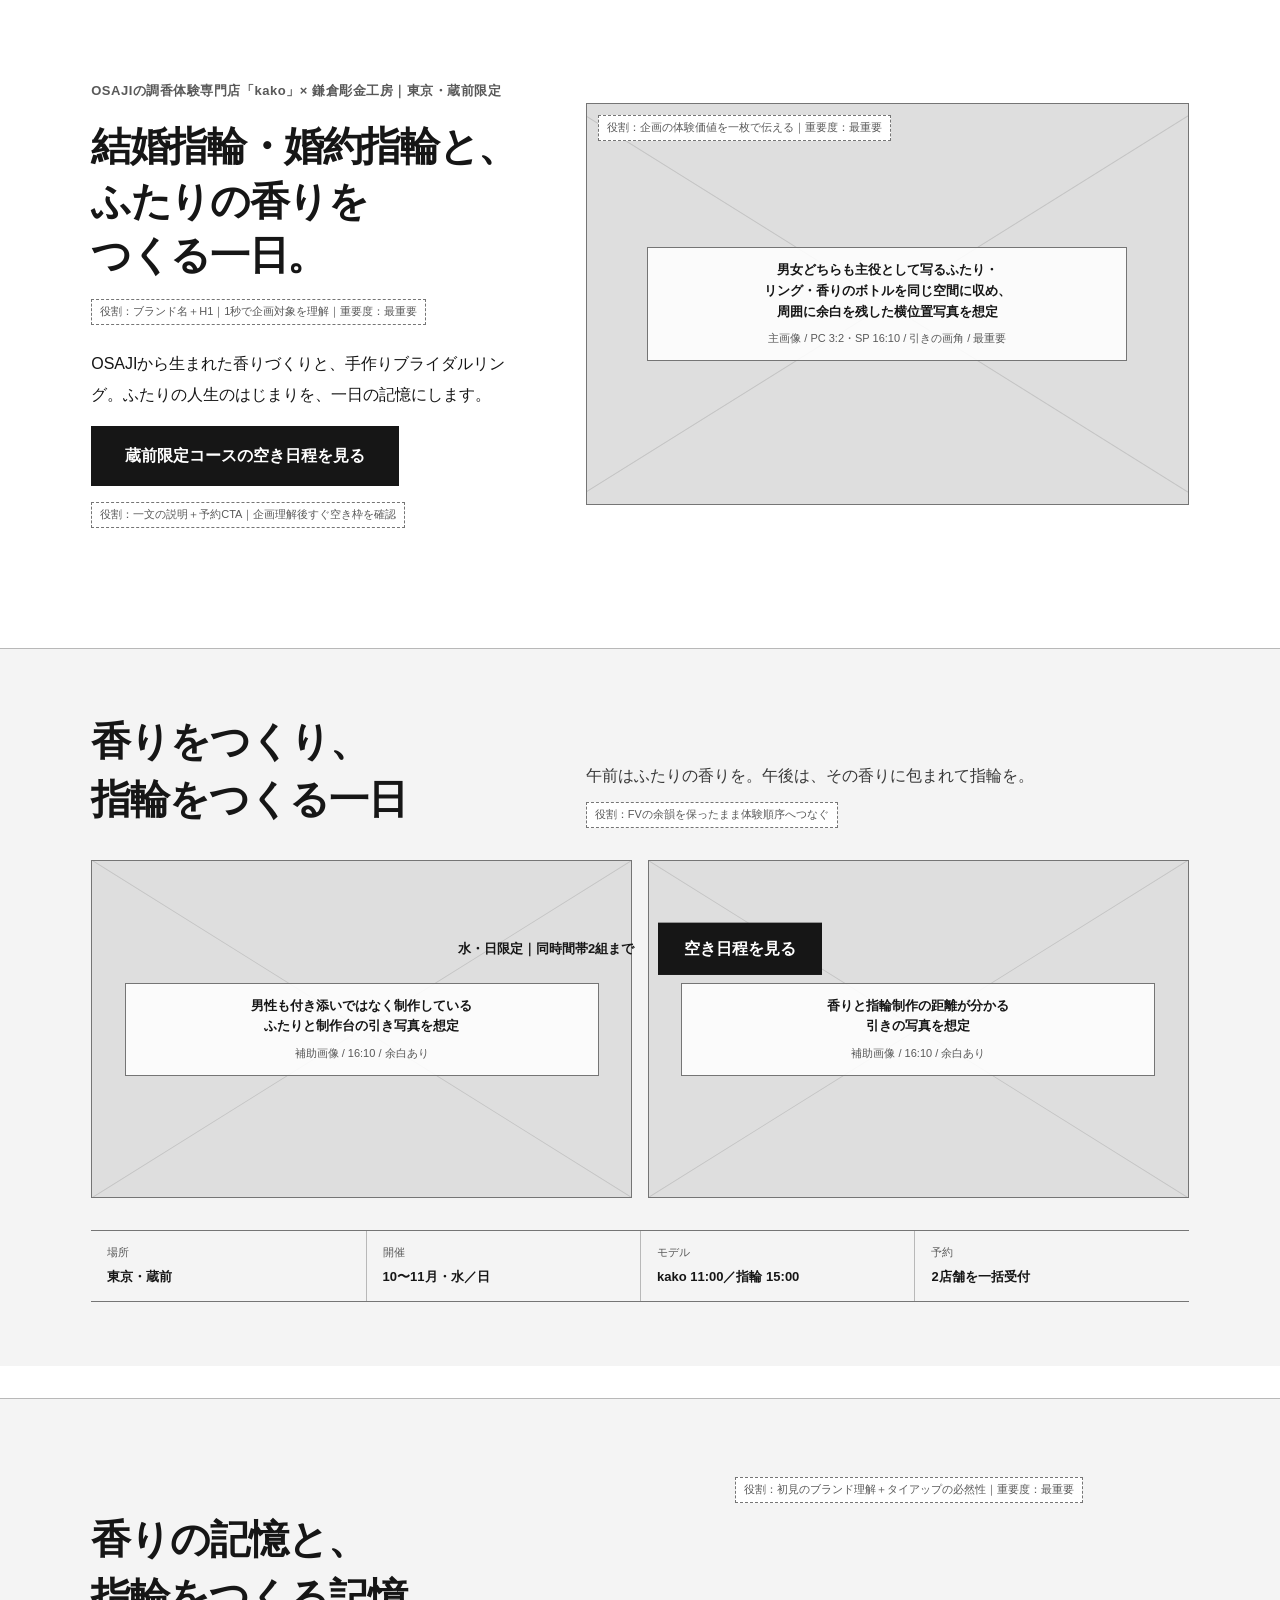
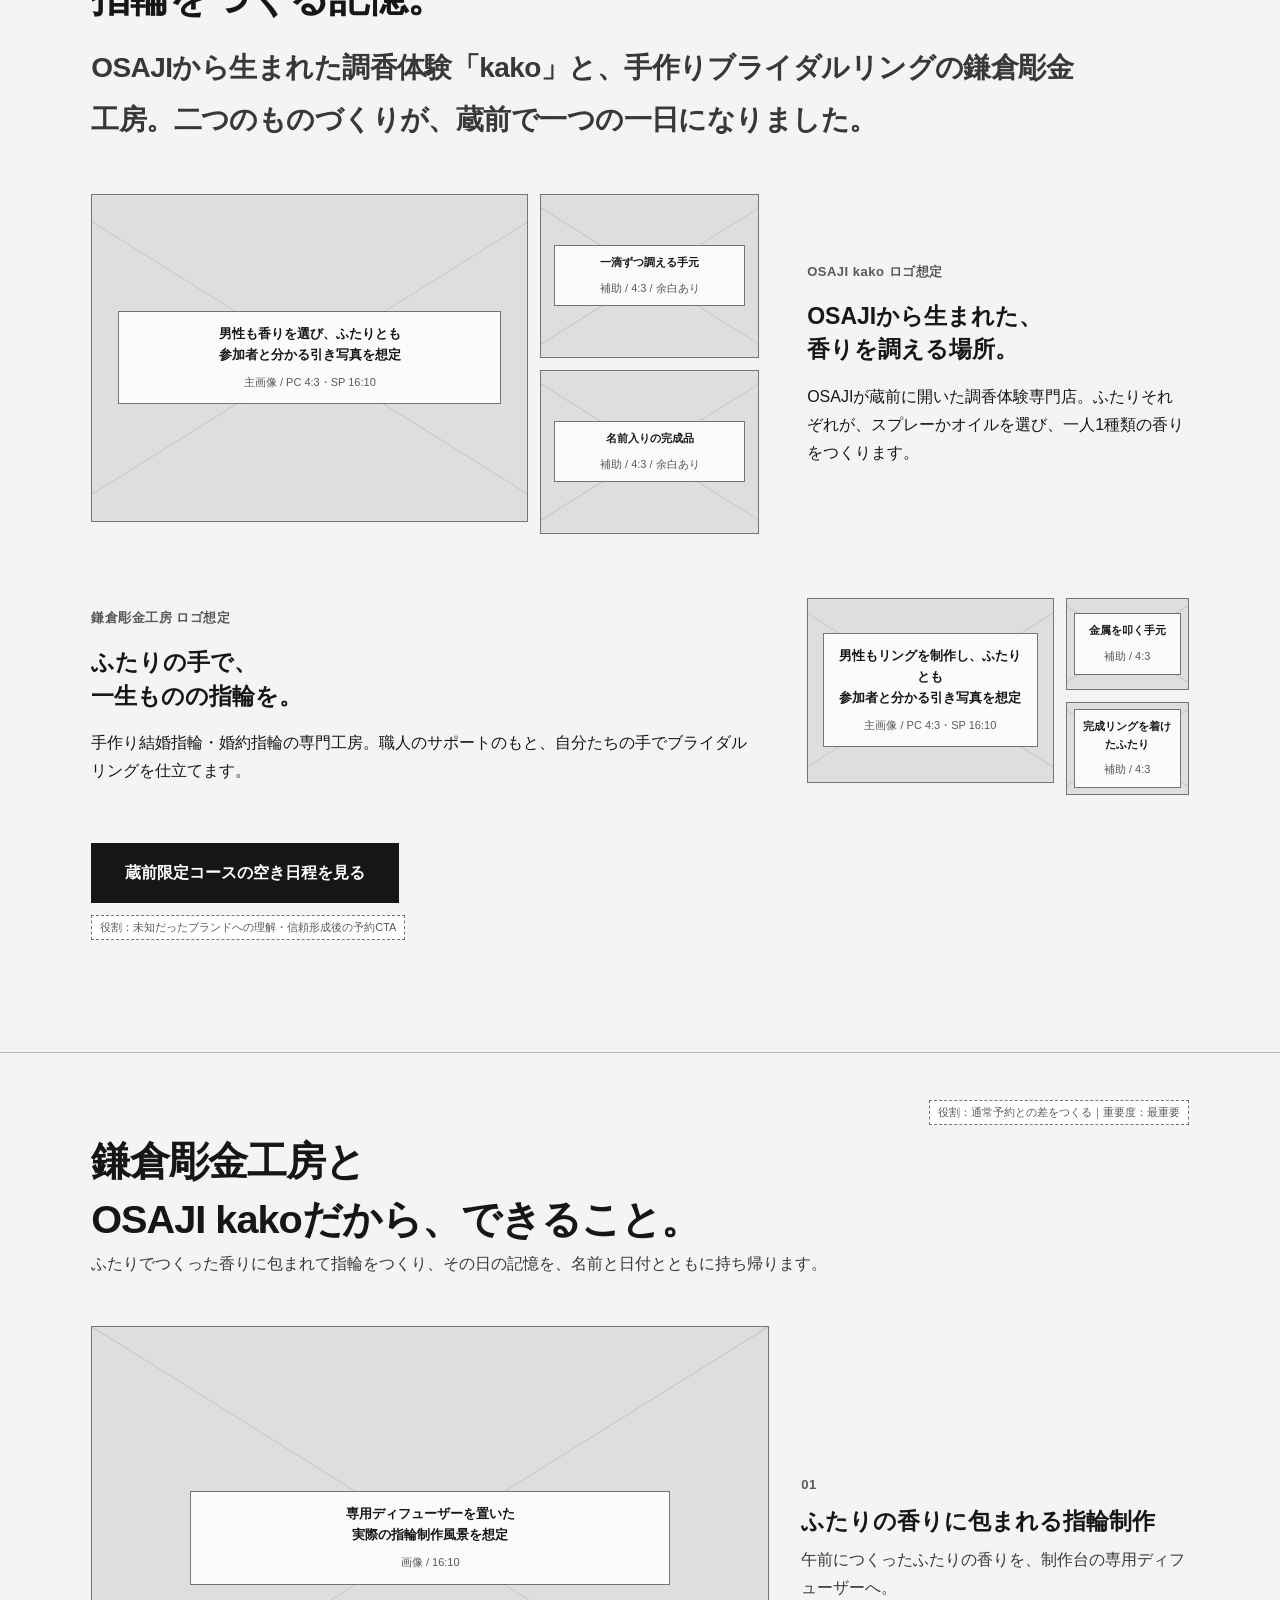
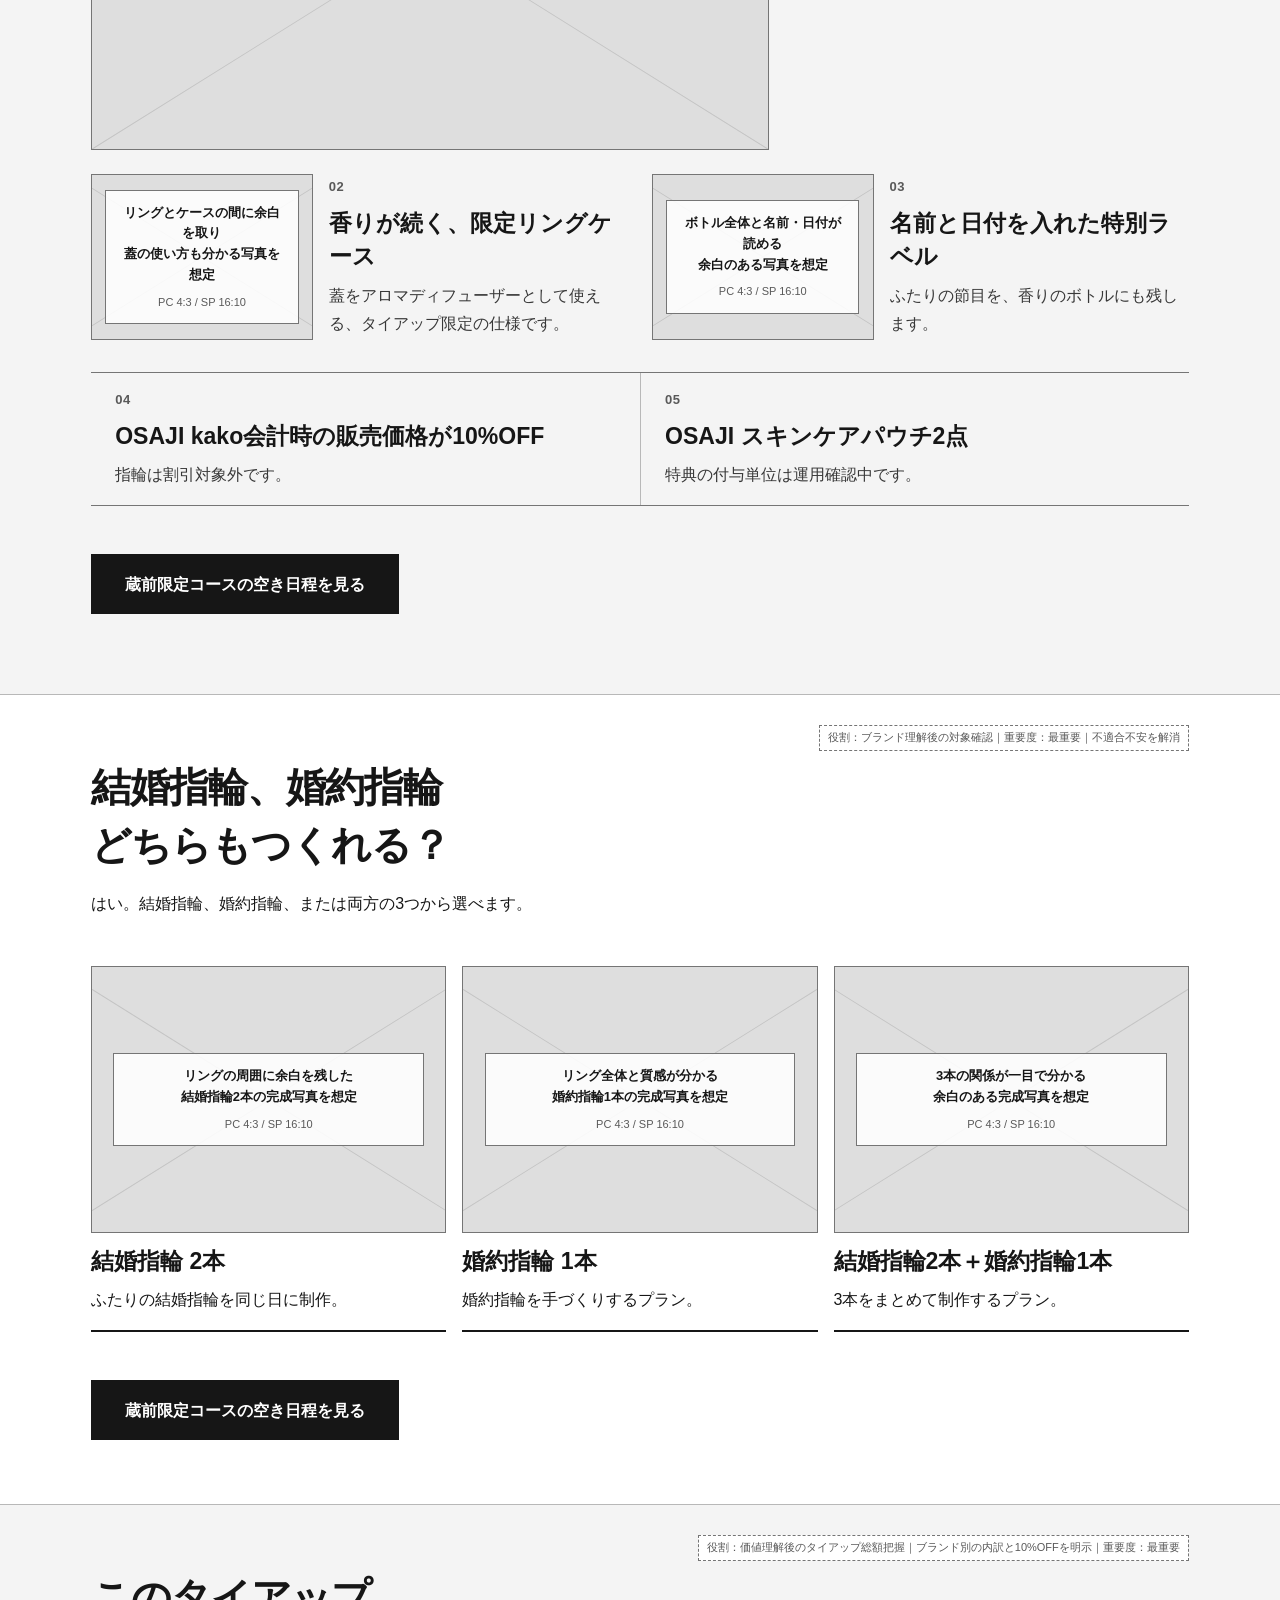
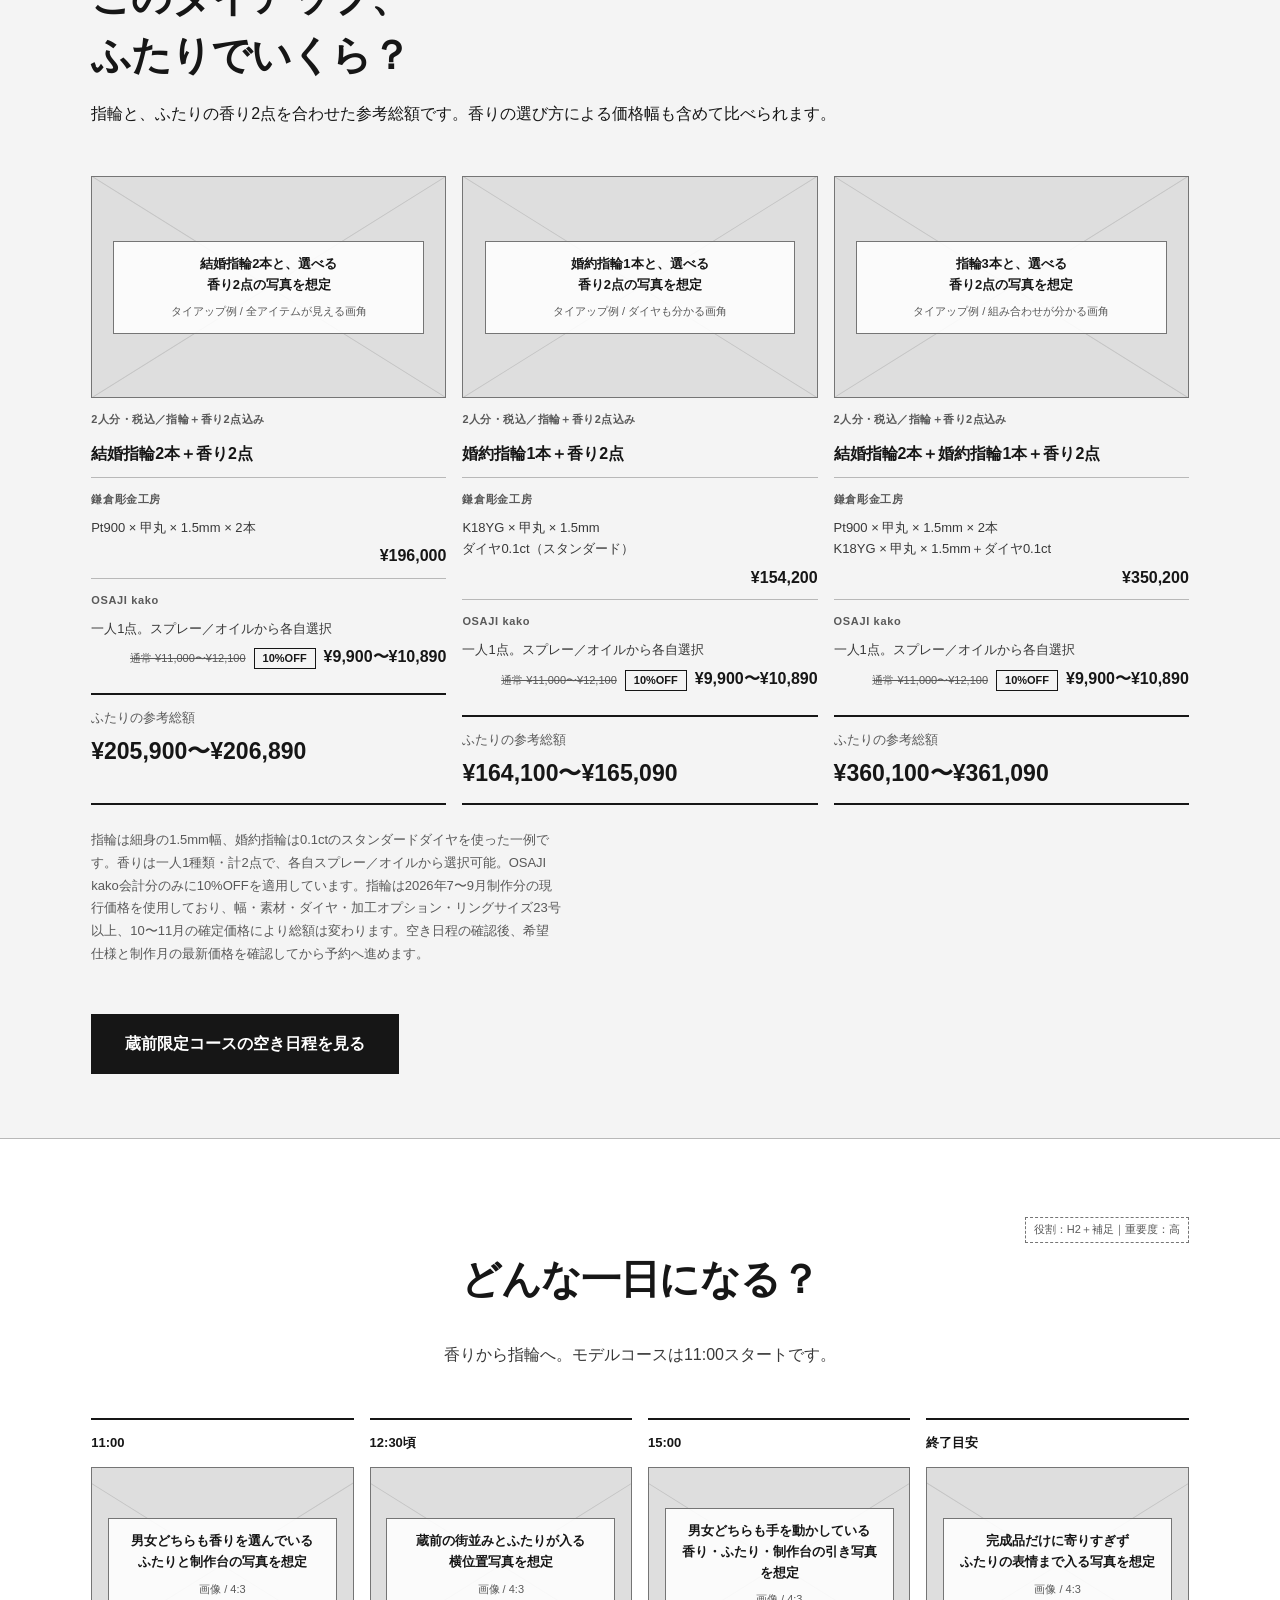
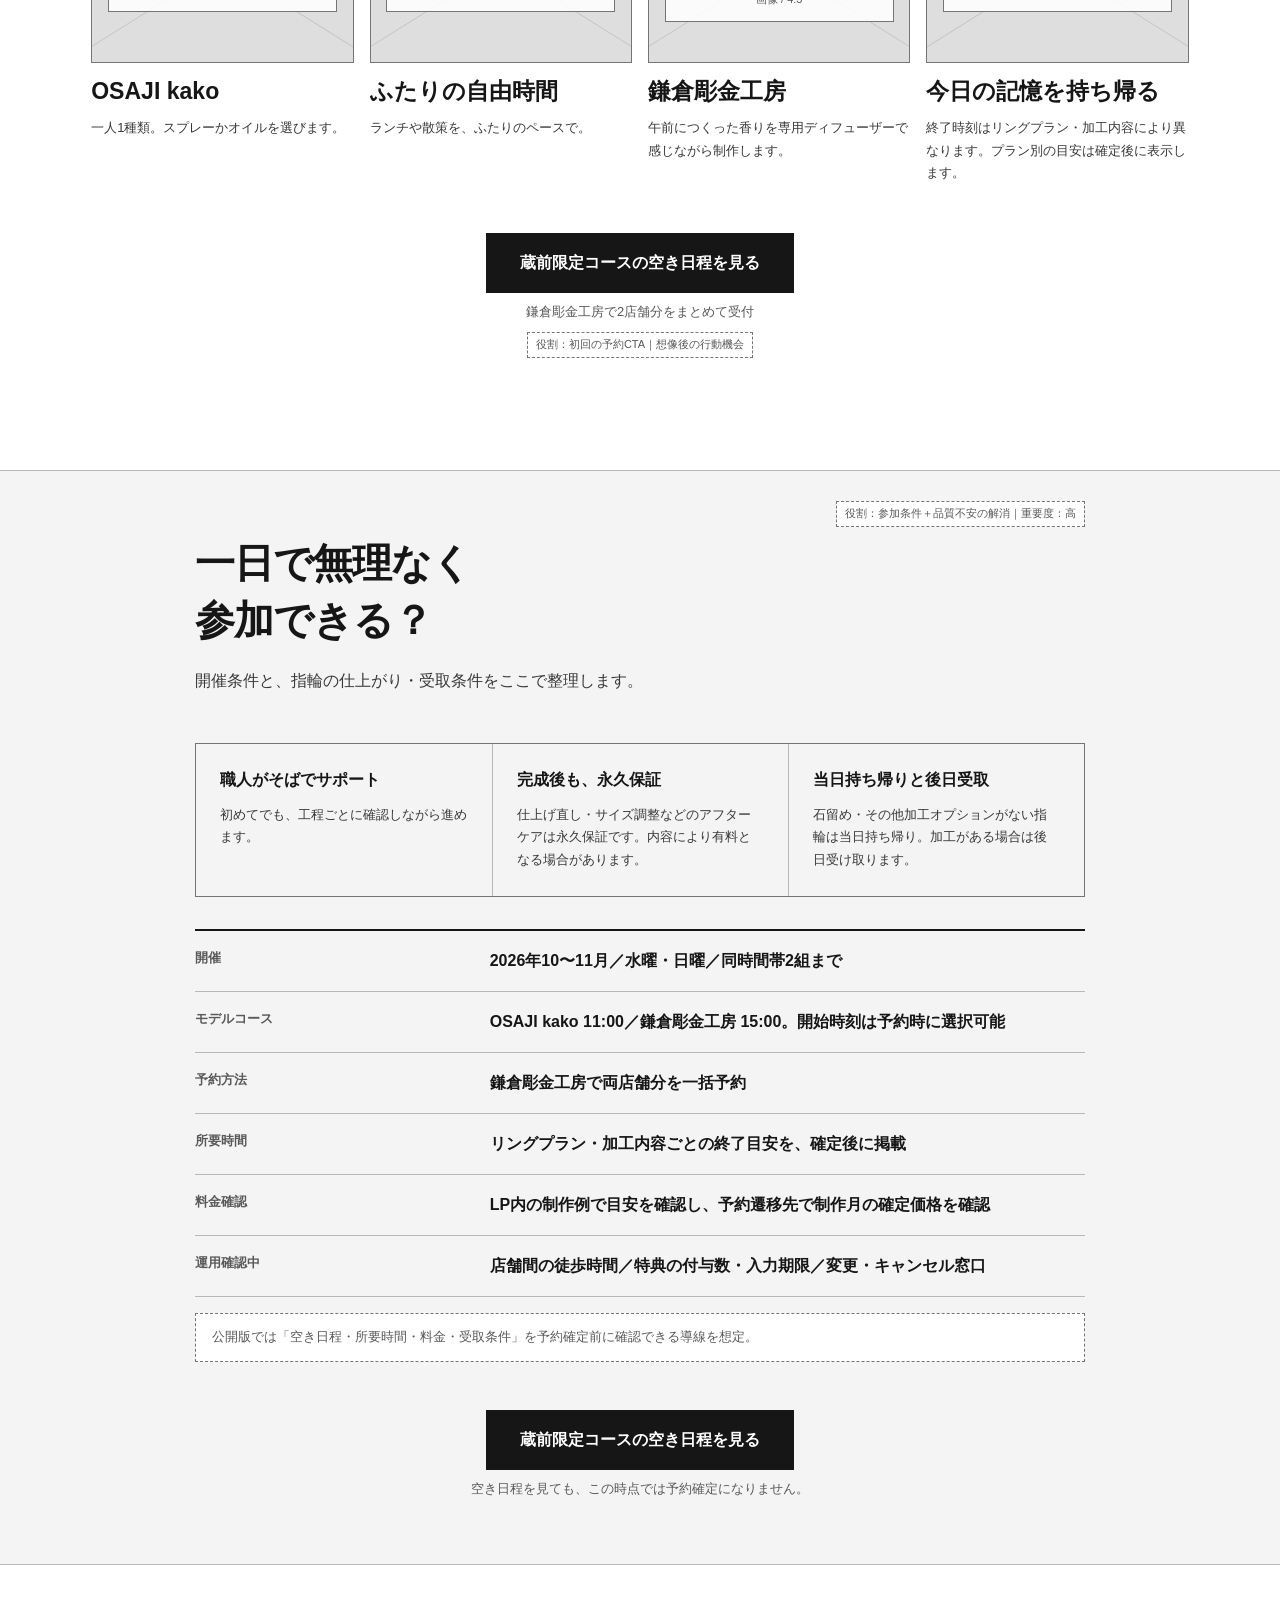
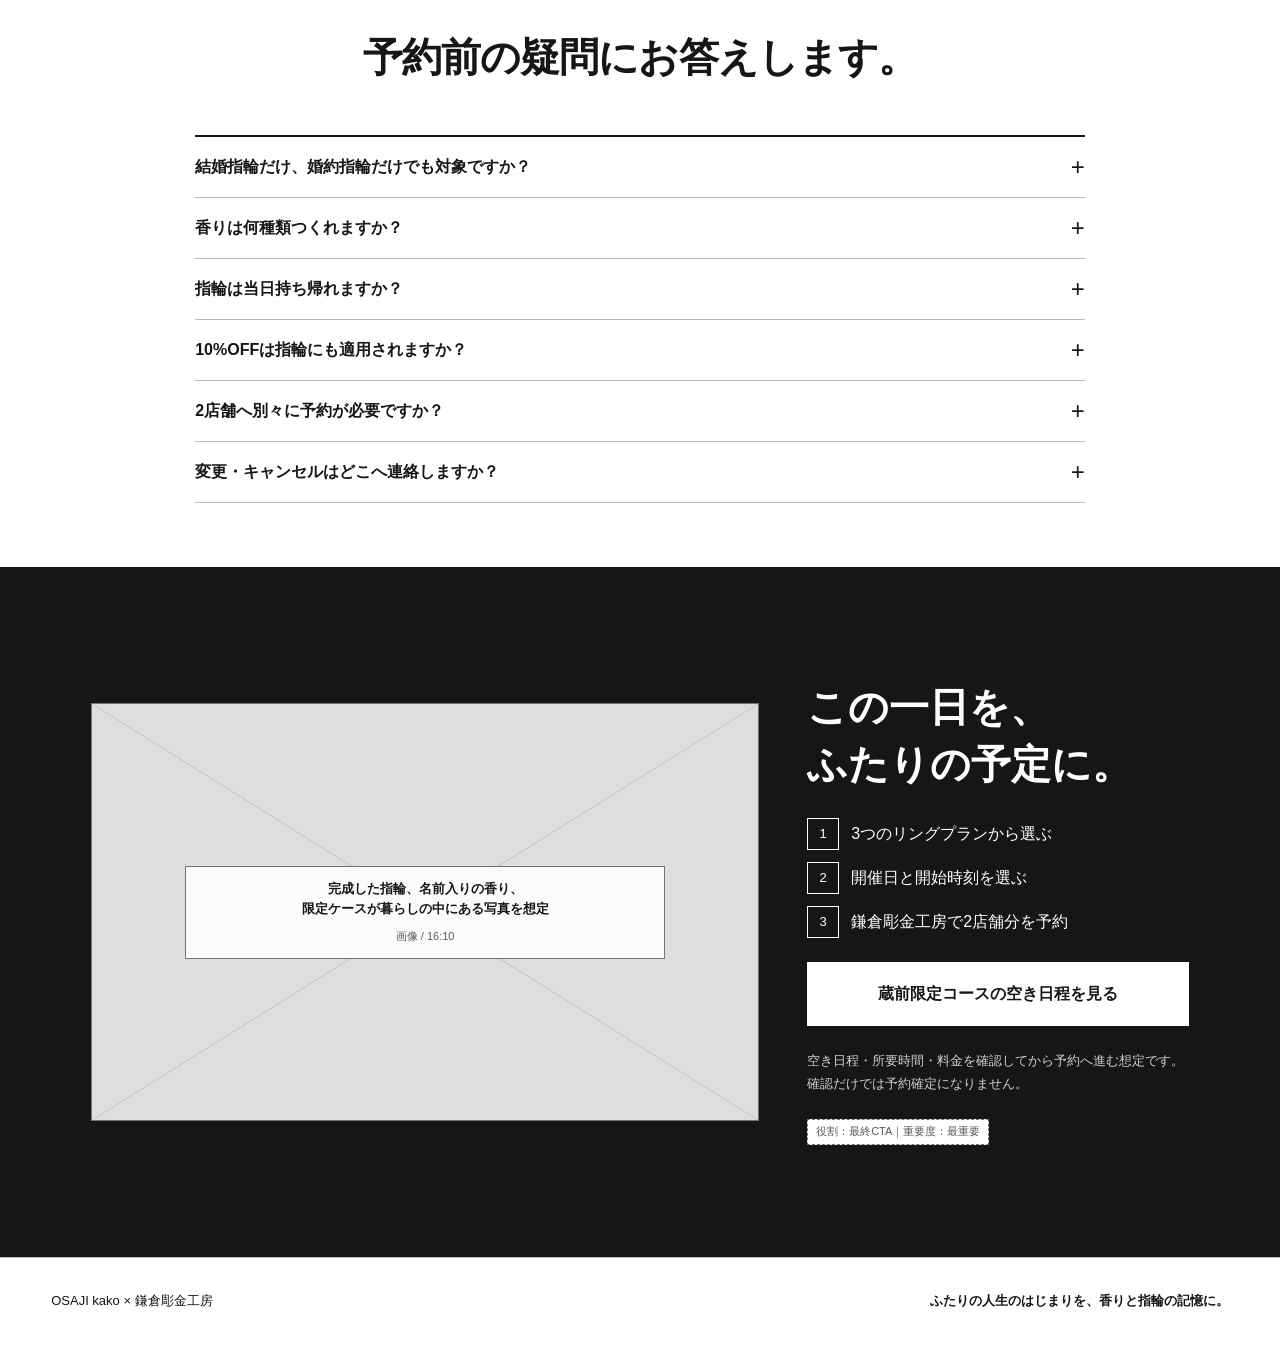
==== commit 4f6d28e8: "Reorder LP around brand awareness" ====
--- a/wireframe/index.html
+++ b/wireframe/index.html
@@ -6,9 +6,9 @@
     <title>LPワイヤーフレーム｜鎌倉彫金工房 × OSAJI kako</title>
     <meta
       name="description"
-      content="鎌倉彫金工房とOSAJI kakoの蔵前限定タイアップLPについて、写真・情報・CTAの順序を確認するためのグレースケールワイヤーフレーム。"
+      content="OSAJIの調香体験専門店kakoと鎌倉彫金工房が提案する、香りとブライダルリングを手づくりする蔵前限定タイアップLPのグレースケールワイヤーフレーム。"
     />
-    <link rel="stylesheet" href="./styles.css?v=20260720-wire-15" />
+    <link rel="stylesheet" href="./styles.css?v=20260721-wire-16" />
     <script src="./script.js?v=20260720-wire-11" defer></script>
   </head>
   <body>
@@ -32,7 +32,7 @@
     <main id="main">
       <section id="top" class="hero" aria-labelledby="hero-title">
         <div class="hero__copy">
-          <p class="hero__brand"><span translate="no">OSAJI kako</span> × 鎌倉彫金工房｜東京・蔵前限定</p>
+          <p class="hero__brand"><span translate="no">OSAJI</span>の調香体験専門店「<span translate="no">kako</span>」× 鎌倉彫金工房｜東京・蔵前限定</p>
           <h1 id="hero-title">
             <span class="hero-title__line">結婚指輪・婚約指輪と、</span>
             <span class="hero-title__line">ふたりの香りを</span>
@@ -52,7 +52,7 @@
         </div>
 
         <div class="hero__action">
-          <p class="hero__lede">ホームフレグランスと、ふたりが選ぶブライダルリングを同じ日に手づくりします。</p>
+          <p class="hero__lede"><span translate="no">OSAJI</span>から生まれた香りづくりと、手作りブライダルリング。ふたりの人生のはじまりを、一日の記憶にします。</p>
           <button class="button button--section" type="button" data-open-reservation>蔵前限定コースの空き日程を見る</button>
           <span class="annotation">役割：一文の説明＋予約CTA｜企画理解後すぐ空き枠を確認</span>
         </div>
@@ -92,6 +92,101 @@
         </div>
       </section>
 
+      <section id="encounter" class="section section--emotional encounter" aria-labelledby="encounter-title">
+        <div class="section-shell">
+          <header class="encounter__heading">
+            <h2 id="encounter-title"><span class="question-line">香りの記憶と、</span><span class="question-line">指輪をつくる記憶。</span></h2>
+            <p class="encounter__answer"><span translate="no">OSAJI</span>から生まれた調香体験「<span translate="no">kako</span>」と、手作りブライダルリングの鎌倉彫金工房。二つのものづくりが、蔵前で一つの一日になりました。</p>
+            <span class="annotation">役割：初見のブランド理解＋タイアップの必然性｜重要度：最重要</span>
+          </header>
+
+          <div class="encounter__story">
+            <article class="brand-story">
+              <div class="brand-gallery">
+                <figure class="media-placeholder brand-gallery__main">
+                  <figcaption><strong>男性も香りを選び、ふたりとも<br />参加者と分かる引き写真を想定</strong><span>主画像 / PC 4:3・SP 16:10</span></figcaption>
+                </figure>
+                <figure class="media-placeholder">
+                  <figcaption><strong>一滴ずつ調える手元</strong><span>補助 / 4:3 / 余白あり</span></figcaption>
+                </figure>
+                <figure class="media-placeholder">
+                  <figcaption><strong>名前入りの完成品</strong><span>補助 / 4:3 / 余白あり</span></figcaption>
+                </figure>
+              </div>
+              <div class="brand-story__copy">
+                <p class="brand-logo"><span translate="no">OSAJI kako</span> ロゴ想定</p>
+                <h3><span translate="no">OSAJI</span>から生まれた、<br />香りを調える場所。</h3>
+                <p><span translate="no">OSAJI</span>が蔵前に開いた調香体験専門店。ふたりそれぞれが、スプレーかオイルを選び、一人1種類の香りをつくります。</p>
+              </div>
+            </article>
+
+            <article class="brand-story brand-story--reverse">
+              <div class="brand-gallery">
+                <figure class="media-placeholder brand-gallery__main">
+                  <figcaption><strong>男性もリングを制作し、ふたりとも<br />参加者と分かる引き写真を想定</strong><span>主画像 / PC 4:3・SP 16:10</span></figcaption>
+                </figure>
+                <figure class="media-placeholder">
+                  <figcaption><strong>金属を叩く手元</strong><span>補助 / 4:3</span></figcaption>
+                </figure>
+                <figure class="media-placeholder">
+                  <figcaption><strong>完成リングを着けたふたり</strong><span>補助 / 4:3</span></figcaption>
+                </figure>
+              </div>
+              <div class="brand-story__copy">
+                <p class="brand-logo">鎌倉彫金工房 ロゴ想定</p>
+                <h3>ふたりの手で、<br />一生ものの指輪を。</h3>
+                <p>手作り結婚指輪・婚約指輪の専門工房。職人のサポートのもと、自分たちの手でブライダルリングを仕立てます。</p>
+              </div>
+            </article>
+          </div>
+
+          <button class="button button--section" type="button" data-open-reservation>蔵前限定コースの空き日程を見る</button>
+          <span class="annotation annotation--block">役割：未知だったブランドへの理解・信頼形成後の予約CTA</span>
+        </div>
+      </section>
+
+      <section id="offer" class="section offer" aria-labelledby="offer-title">
+        <div class="section-shell">
+          <header class="section-heading">
+            <div>
+              <h2 id="offer-title"><span class="question-line">鎌倉彫金工房と</span><span class="question-line"><span translate="no">OSAJI kako</span>だから、できること。</span></h2>
+              <p class="section-answer">ふたりでつくった香りに包まれて指輪をつくり、その日の記憶を、名前と日付とともに持ち帰ります。</p>
+            </div>
+            <span class="annotation">役割：通常予約との差をつくる｜重要度：最重要</span>
+          </header>
+
+          <div class="offer-leads">
+            <article class="offer-feature offer-feature--wide">
+              <figure class="media-placeholder">
+                <figcaption><strong>専用ディフューザーを置いた<br />実際の指輪制作風景を想定</strong><span>画像 / 16:10</span></figcaption>
+              </figure>
+              <div><p class="offer-number">01</p><h3>ふたりの香りに包まれる指輪制作</h3><p>午前につくったふたりの香りを、制作台の専用ディフューザーへ。</p></div>
+            </article>
+            <div class="offer-compact-track" role="region" aria-label="タイアップ限定特典。スマートフォンでは横にスワイプできます" tabindex="0">
+              <article class="offer-feature offer-feature--compact">
+                <figure class="media-placeholder">
+                  <figcaption><strong>リングとケースの間に余白を取り<br />蓋の使い方も分かる写真を想定</strong><span>PC 4:3 / SP 16:10</span></figcaption>
+                </figure>
+                <div><p class="offer-number">02</p><h3>香りが続く、限定リングケース</h3><p>蓋をアロマディフューザーとして使える、タイアップ限定の仕様です。</p></div>
+              </article>
+              <article class="offer-feature offer-feature--compact">
+                <figure class="media-placeholder">
+                  <figcaption><strong>ボトル全体と名前・日付が読める<br />余白のある写真を想定</strong><span>PC 4:3 / SP 16:10</span></figcaption>
+                </figure>
+                <div><p class="offer-number">03</p><h3>名前と日付を入れた特別ラベル</h3><p>ふたりの節目を、香りのボトルにも残します。</p></div>
+              </article>
+            </div>
+          </div>
+
+          <div class="offer-support">
+            <article><p class="offer-number">04</p><h3><span translate="no">OSAJI kako</span>会計時の販売価格が10%OFF</h3><p>指輪は割引対象外です。</p></article>
+            <article><p class="offer-number">05</p><h3><span translate="no">OSAJI</span> スキンケアパウチ2点</h3><p>特典の付与単位は運用確認中です。</p></article>
+          </div>
+
+          <button class="button button--section" type="button" data-open-reservation>蔵前限定コースの空き日程を見る</button>
+        </div>
+      </section>
+
       <section id="plans" class="section section--compact plans" aria-labelledby="plans-title">
         <div class="section-shell">
           <header class="section-heading question-heading">
@@ -99,7 +194,7 @@
               <h2 id="plans-title"><span class="question-line">結婚指輪、婚約指輪</span><span class="question-line">どちらもつくれる？</span></h2>
               <p>はい。結婚指輪、婚約指輪、または両方の3つから選べます。</p>
             </div>
-            <span class="annotation">役割：対象確認｜重要度：最重要｜FV直後に不適合不安を解消</span>
+            <span class="annotation">役割：ブランド理解後の対象確認｜重要度：最重要｜不適合不安を解消</span>
           </header>
 
           <div class="plan-grid plan-grid--compact" role="list" aria-label="対象のリングプラン。スマートフォンでは横にスワイプできます" tabindex="0">
@@ -128,7 +223,7 @@
               <h2 id="price-examples-title"><span class="question-line">このタイアップ、</span><span class="question-line">ふたりでいくら？</span></h2>
               <p>指輪と、ふたりの香り2点を合わせた参考総額です。香りの選び方による価格幅も含めて比べられます。</p>
             </div>
-            <span class="annotation">役割：タイアップ総額の把握｜ブランド別の内訳と10%OFFを明示｜重要度：最重要</span>
+            <span class="annotation">役割：価値理解後のタイアップ総額把握｜ブランド別の内訳と10%OFFを明示｜重要度：最重要</span>
           </header>
 
           <nav class="price-index" aria-label="確認したい料金例を選ぶ">
@@ -196,59 +291,6 @@
 
           <p class="price-example-note">指輪は細身の1.5mm幅、婚約指輪は0.1ctのスタンダードダイヤを使った一例です。香りは一人1種類・計2点で、各自スプレー／オイルから選択可能。<span translate="no">OSAJI kako</span>会計分のみに10%OFFを適用しています。指輪は2026年7〜9月制作分の現行価格を使用しており、幅・素材・ダイヤ・加工オプション・リングサイズ23号以上、10〜11月の確定価格により総額は変わります。空き日程の確認後、希望仕様と制作月の最新価格を確認してから予約へ進めます。</p>
           <button class="button button--section" type="button" data-open-reservation>蔵前限定コースの空き日程を見る</button>
-        </div>
-      </section>
-
-      <section id="encounter" class="section section--emotional encounter" aria-labelledby="encounter-title">
-        <div class="section-shell">
-          <header class="encounter__heading">
-            <h2 id="encounter-title"><span class="question-line">なぜ、香りと指輪を</span><span class="question-line">同じ日に？</span></h2>
-            <p class="encounter__answer"><span class="answer-line">午前につくった、ふたりの香りに包まれて。</span><span class="answer-line">午後、ふたりの指輪をつくるためです。</span></p>
-            <span class="annotation">役割：H2／タイアップの必然性｜重要度：最重要</span>
-          </header>
-
-          <div class="encounter__story">
-            <article class="brand-story">
-              <div class="brand-gallery">
-                <figure class="media-placeholder brand-gallery__main">
-                  <figcaption><strong>男性も香りを選び、ふたりとも<br />参加者と分かる引き写真を想定</strong><span>主画像 / PC 4:3・SP 16:10</span></figcaption>
-                </figure>
-                <figure class="media-placeholder">
-                  <figcaption><strong>一滴ずつ調える手元</strong><span>補助 / 4:3 / 余白あり</span></figcaption>
-                </figure>
-                <figure class="media-placeholder">
-                  <figcaption><strong>名前入りの完成品</strong><span>補助 / 4:3 / 余白あり</span></figcaption>
-                </figure>
-              </div>
-              <div class="brand-story__copy">
-                <p class="brand-logo"><span translate="no">OSAJI kako</span> ロゴ想定</p>
-                <h3>感覚を一滴ずつ重ね、<br />暮らしに寄り添う香りへ。</h3>
-                <p>ふたりそれぞれが、スプレーかオイルを選び、一人1種類の香りをつくります。</p>
-              </div>
-            </article>
-
-            <article class="brand-story brand-story--reverse">
-              <div class="brand-gallery">
-                <figure class="media-placeholder brand-gallery__main">
-                  <figcaption><strong>男性もリングを制作し、ふたりとも<br />参加者と分かる引き写真を想定</strong><span>主画像 / PC 4:3・SP 16:10</span></figcaption>
-                </figure>
-                <figure class="media-placeholder">
-                  <figcaption><strong>金属を叩く手元</strong><span>補助 / 4:3</span></figcaption>
-                </figure>
-                <figure class="media-placeholder">
-                  <figcaption><strong>完成リングを着けたふたり</strong><span>補助 / 4:3</span></figcaption>
-                </figure>
-              </div>
-              <div class="brand-story__copy">
-                <p class="brand-logo">鎌倉彫金工房 ロゴ想定</p>
-                <h3>叩き、曲げ、磨き、<br />ふたりの約束を形に。</h3>
-                <p>職人のサポートのもと、自分たちの手でブライダルリングを仕立てます。</p>
-              </div>
-            </article>
-          </div>
-
-          <button class="button button--section" type="button" data-open-reservation>蔵前限定コースの空き日程を見る</button>
-          <span class="annotation annotation--block">役割：ブランド理解後の予約CTA</span>
         </div>
       </section>
 
@@ -299,47 +341,6 @@
         </div>
       </section>
 
-      <section id="offer" class="section offer" aria-labelledby="offer-title">
-        <div class="section-shell">
-          <header class="section-heading">
-            <div>
-              <h2 id="offer-title"><span class="question-line">この企画だけの、</span><span class="question-line">特別な体験は？</span></h2>
-              <p class="section-answer">その日につくる香りが、指輪制作の時間と、その後の暮らしまで続きます。</p>
-            </div>
-            <span class="annotation">役割：通常予約との差をつくる｜重要度：最重要</span>
-          </header>
-
-          <div class="offer-leads">
-            <article class="offer-feature offer-feature--wide">
-              <figure class="media-placeholder">
-                <figcaption><strong>専用ディフューザーを置いた<br />実際の指輪制作風景を想定</strong><span>画像 / 16:10</span></figcaption>
-              </figure>
-              <div><p class="offer-number">01</p><h3>ふたりの香りに包まれる指輪制作</h3><p>午前につくったふたりの香りを、制作台の専用ディフューザーへ。</p></div>
-            </article>
-            <div class="offer-compact-track" role="region" aria-label="タイアップ限定特典。スマートフォンでは横にスワイプできます" tabindex="0">
-              <article class="offer-feature offer-feature--compact">
-                <figure class="media-placeholder">
-                  <figcaption><strong>リングとケースの間に余白を取り<br />蓋の使い方も分かる写真を想定</strong><span>PC 4:3 / SP 16:10</span></figcaption>
-                </figure>
-                <div><p class="offer-number">02</p><h3>香りが続く、限定リングケース</h3><p>蓋をアロマディフューザーとして使える、タイアップ限定の仕様です。</p></div>
-              </article>
-              <article class="offer-feature offer-feature--compact">
-                <figure class="media-placeholder">
-                  <figcaption><strong>ボトル全体と名前・日付が読める<br />余白のある写真を想定</strong><span>PC 4:3 / SP 16:10</span></figcaption>
-                </figure>
-                <div><p class="offer-number">03</p><h3>名前と日付を入れた特別ラベル</h3><p>ふたりの節目を、香りのボトルにも残します。</p></div>
-              </article>
-            </div>
-          </div>
-
-          <div class="offer-support">
-            <article><p class="offer-number">04</p><h3><span translate="no">OSAJI kako</span>会計時の販売価格が10%OFF</h3><p>指輪は割引対象外です。</p></article>
-            <article><p class="offer-number">05</p><h3><span translate="no">OSAJI</span> スキンケアパウチ2点</h3><p>特典の付与単位は運用確認中です。</p></article>
-          </div>
-
-          <button class="button button--section" type="button" data-open-reservation>蔵前限定コースの空き日程を見る</button>
-        </div>
-      </section>
 
       <section id="guide" class="section section--compact guide" aria-labelledby="guide-title">
         <div class="content-shell">
@@ -353,8 +354,8 @@
 
           <div class="quality-grid">
             <article><h3>職人がそばでサポート</h3><p>初めてでも、工程ごとに確認しながら進めます。</p></article>
-            <article><h3>当日持ち帰れる条件</h3><p>石留め・その他加工オプションがない指輪は、当日持ち帰れます。</p></article>
-            <article><h3>加工がある場合</h3><p>完成後に改めて受け取ります。納期・受取方法は確定後に表示します。</p></article>
+            <article><h3>完成後も、永久保証</h3><p>仕上げ直し・サイズ調整などのアフターケアは永久保証です。内容により有料となる場合があります。</p></article>
+            <article><h3>当日持ち帰りと後日受取</h3><p>石留め・その他加工オプションがない指輪は当日持ち帰り。加工がある場合は後日受け取ります。</p></article>
           </div>
 
           <dl class="guide-list">
--- a/wireframe/styles.css
+++ b/wireframe/styles.css
@@ -1,4 +1,4 @@
-/* Hallmark · genre: modern-minimal · macrostructure: Conversational FAQ · hero: H2 Split Diptych, ratio=5/7, mobile=copy-image-action · theme: Design-neutral conversion wireframe · anchor hue: neutral · enrichment: E8 single spacious photography placeholder · image knobs: hero=PC 3:2/SP 16:10, support=separate scroll-peek bridge, day=compact horizontal track, price=three-plan range ledger with mobile jump index · CTA: repeated conversion · nav: N9 Edge-aligned minimal, deferred until after hero · footer: Ft2 Inline rule · audience: three bridal-ring personas · use: compare pair-total ranges, then check availability · tone: quiet · contrast: pass (46–50) · slop: pass (51–55) · honest: pass (56) · chrome: pass (57) · tokens: pass (58) · responsive: pass (59) · icons: pass (60) · mobile: pass (36, 59, 61–69) */
+/* Hallmark · genre: modern-minimal · macrostructure: Conversational FAQ · hero: H2 Split Diptych, ratio=5/7, mobile=copy-image-action · theme: Design-neutral conversion wireframe · anchor hue: neutral · enrichment: E8 single spacious photography placeholder · image knobs: hero=PC 3:2/SP 16:10, support=separate scroll-peek bridge, day=compact horizontal track, price=three-plan range ledger with mobile jump index · CTA: repeated conversion · nav: N9 Edge-aligned minimal, deferred until after hero · footer: Ft2 Inline rule · audience: asymmetric brand awareness across three bridal-ring personas · use: understand both brands and the collaboration value, then compare pair-total ranges and check availability · tone: quiet · contrast: pass (46–50) · slop: pass (51–55) · honest: pass (56) · chrome: pass (57) · tokens: pass (58) · responsive: pass (59) · icons: pass (60) · mobile: pass (36, 59, 61–69) */
 /* Hallmark · pre-emit critique: P5 H5 E5 S5 R5 V5 */
 @import url("./tokens.css?v=20260715-wire-9");
 
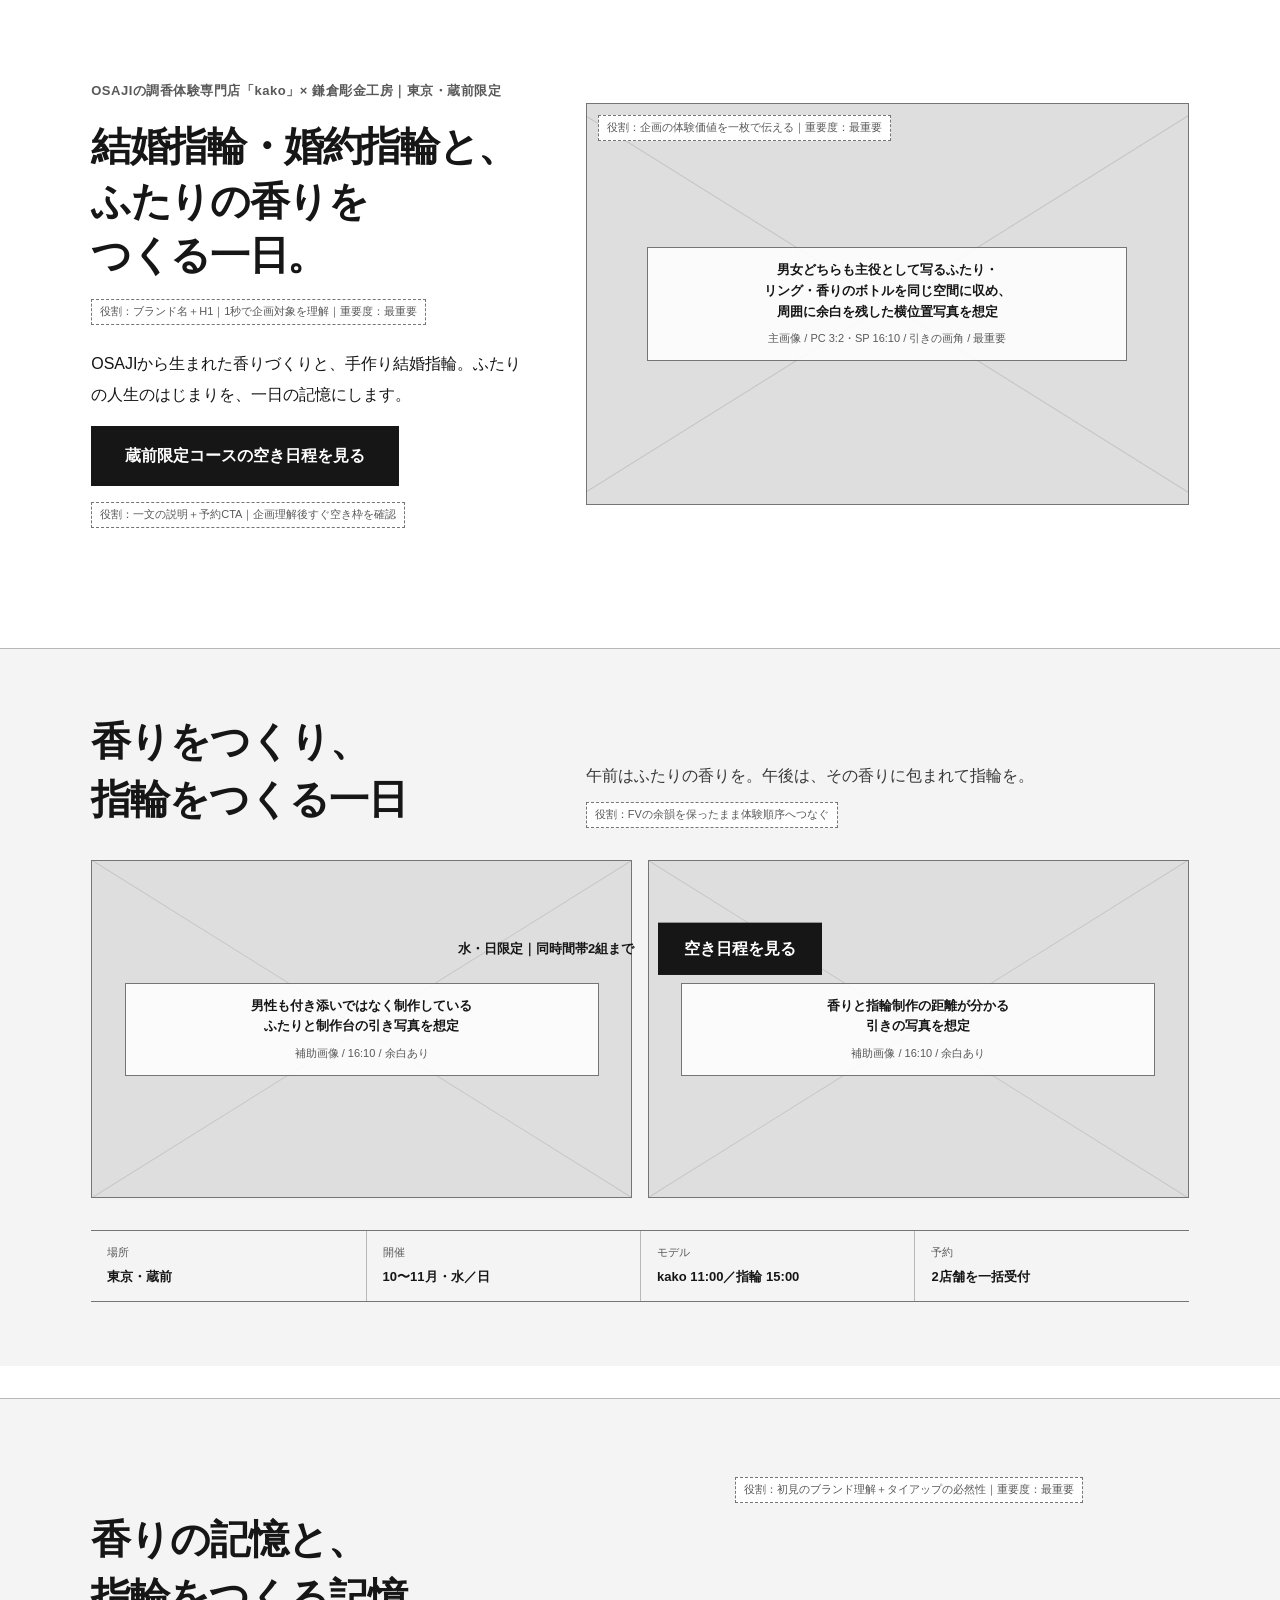
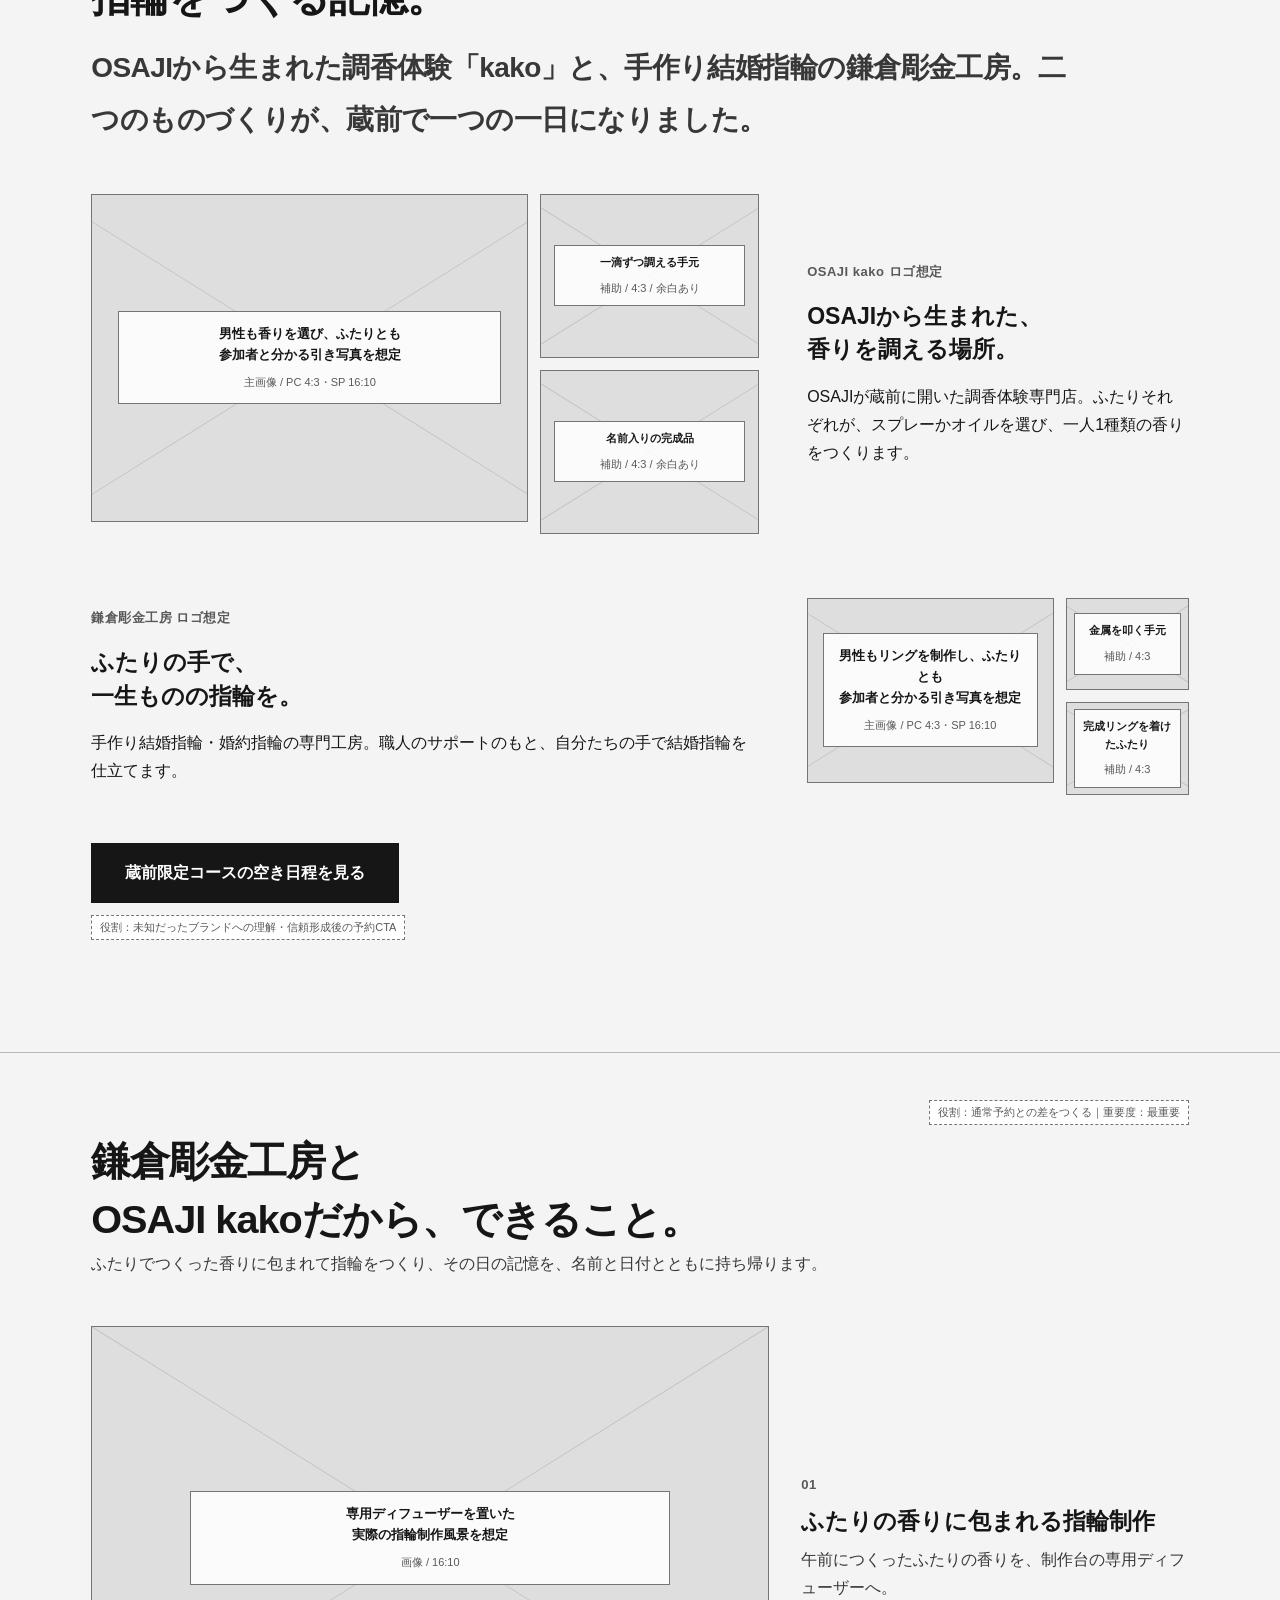
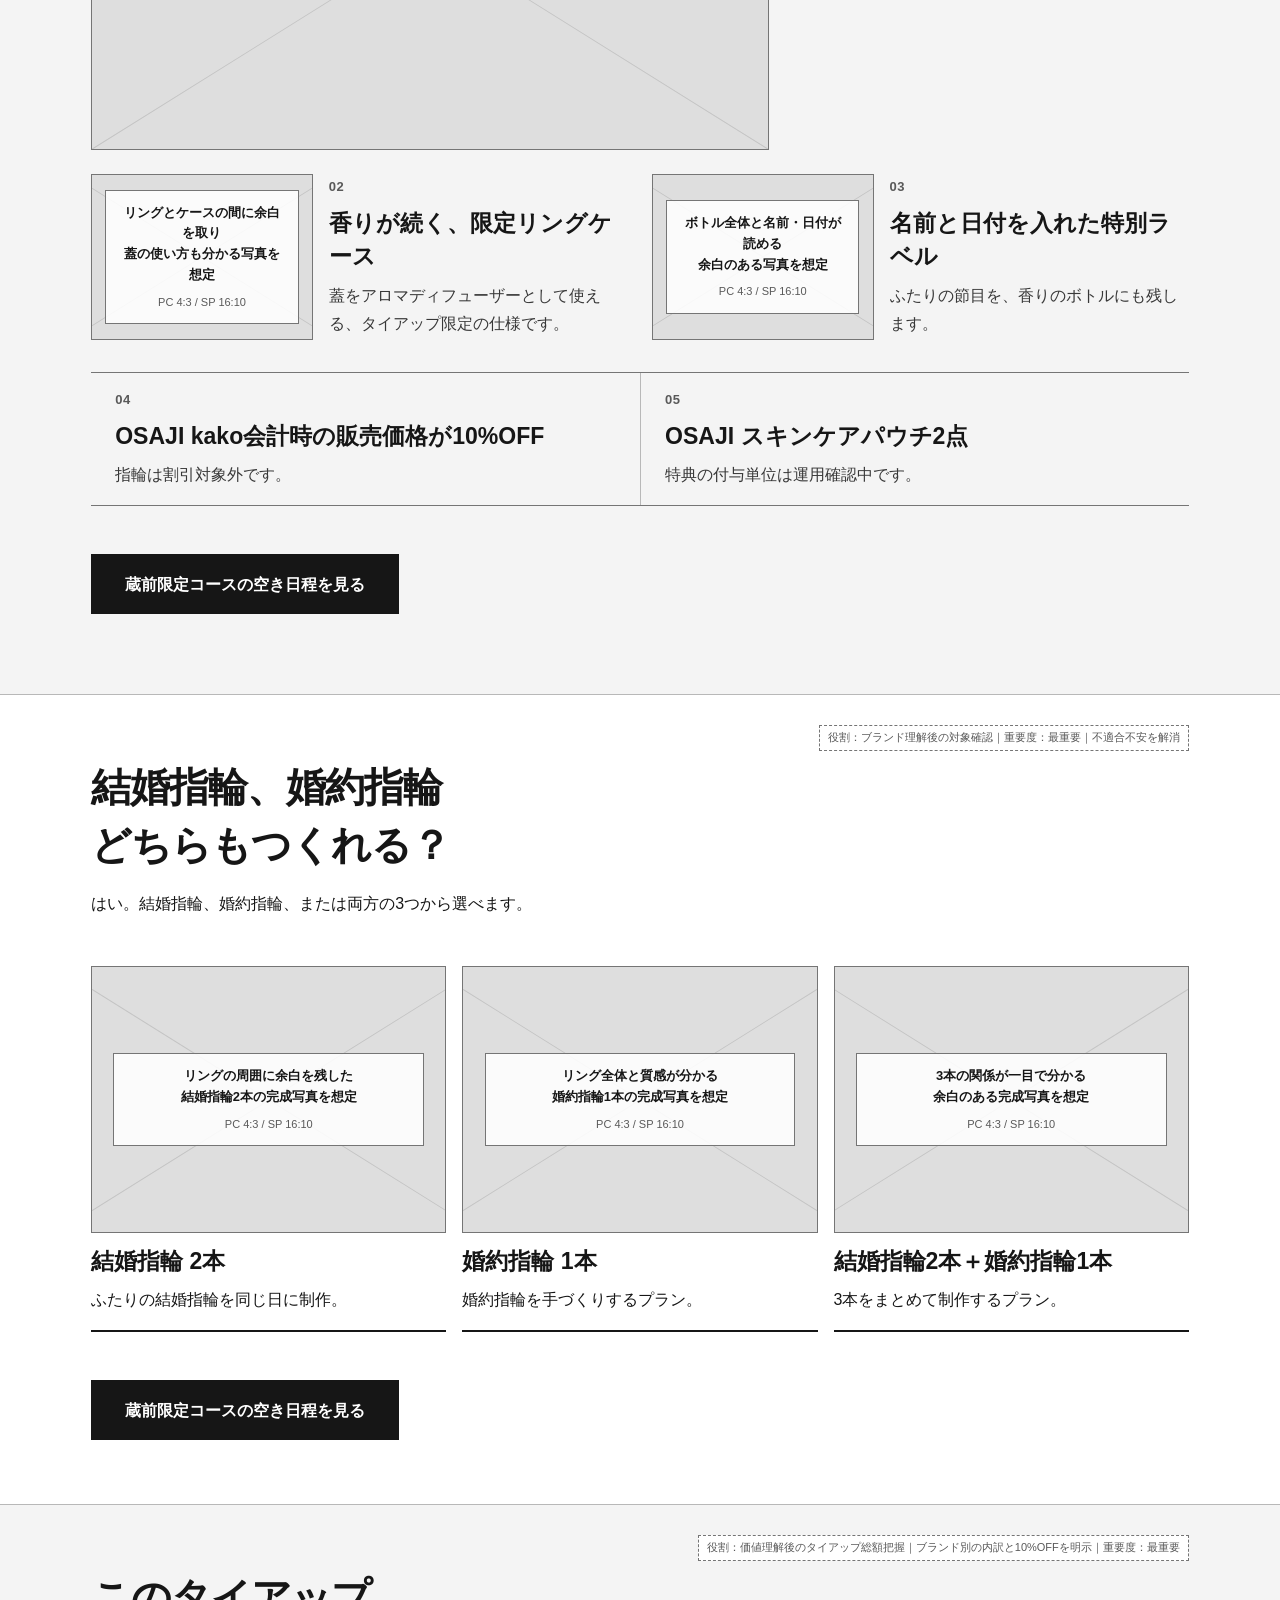
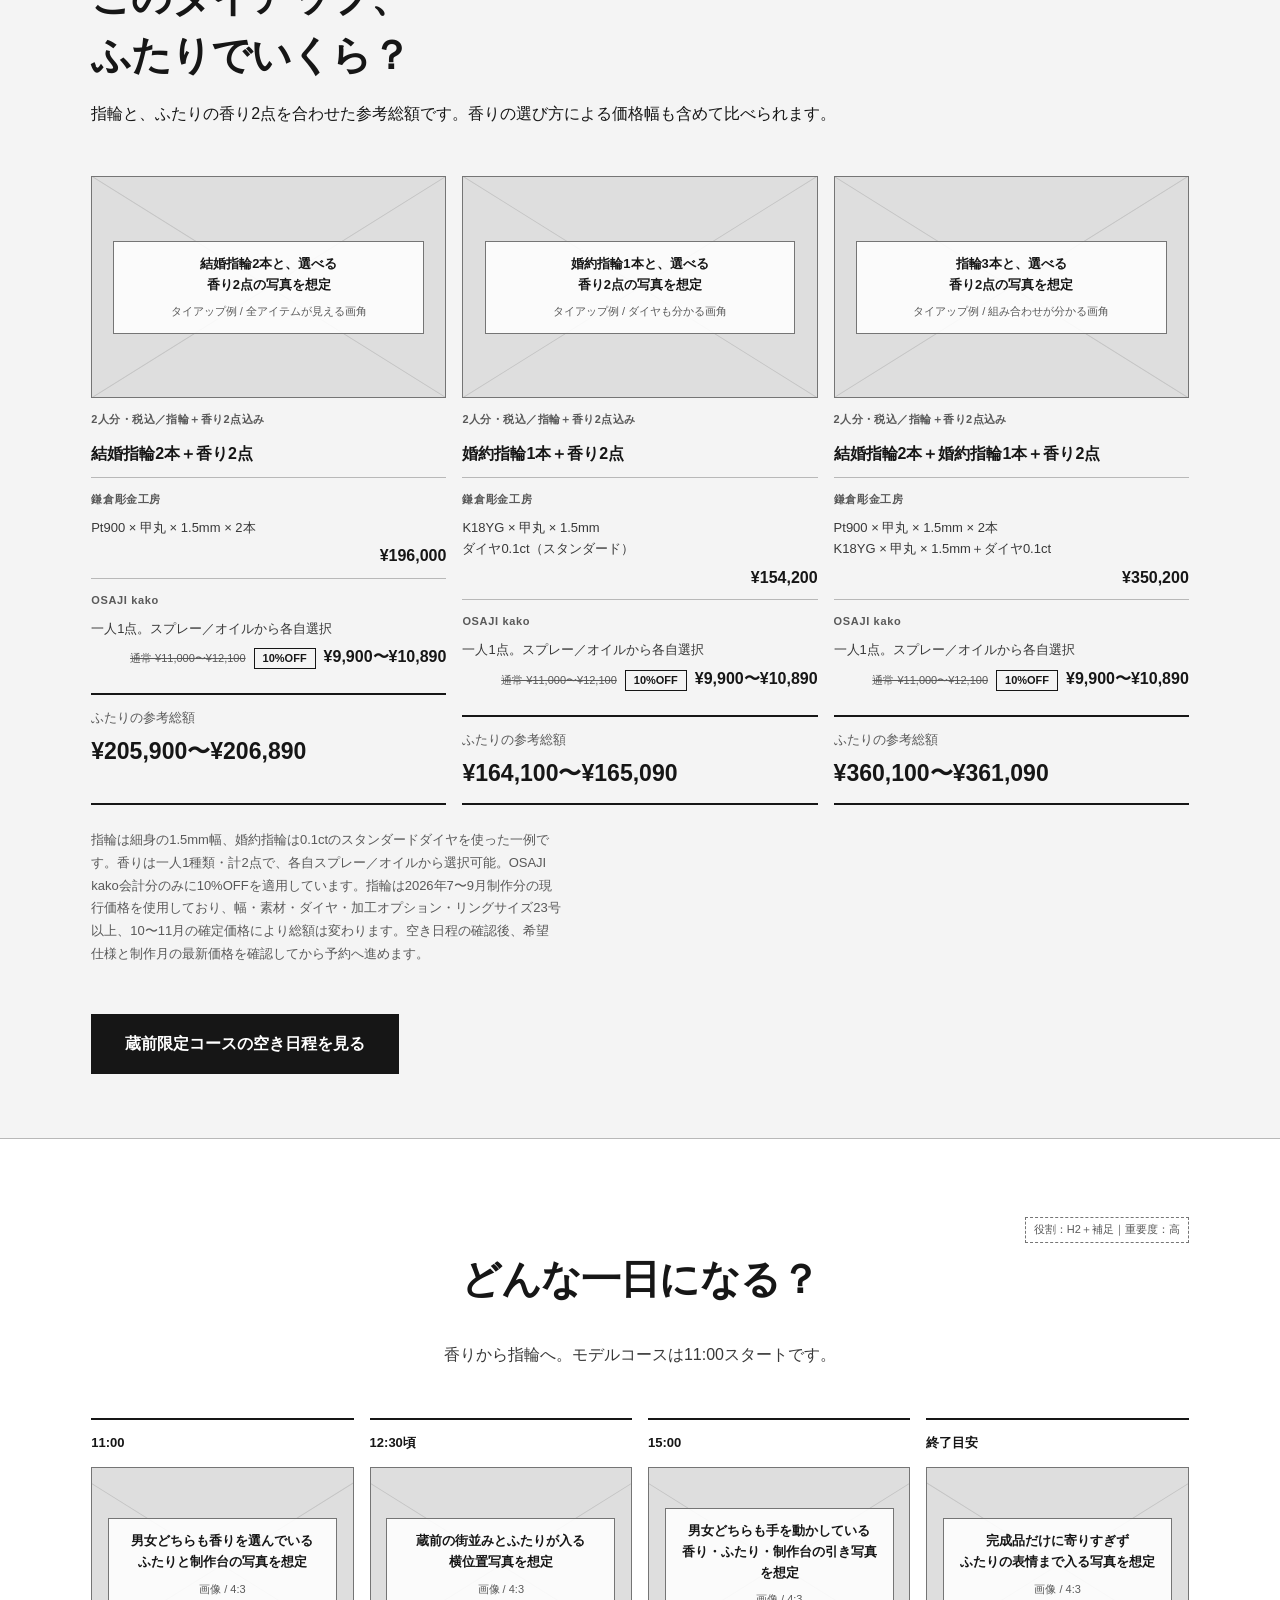
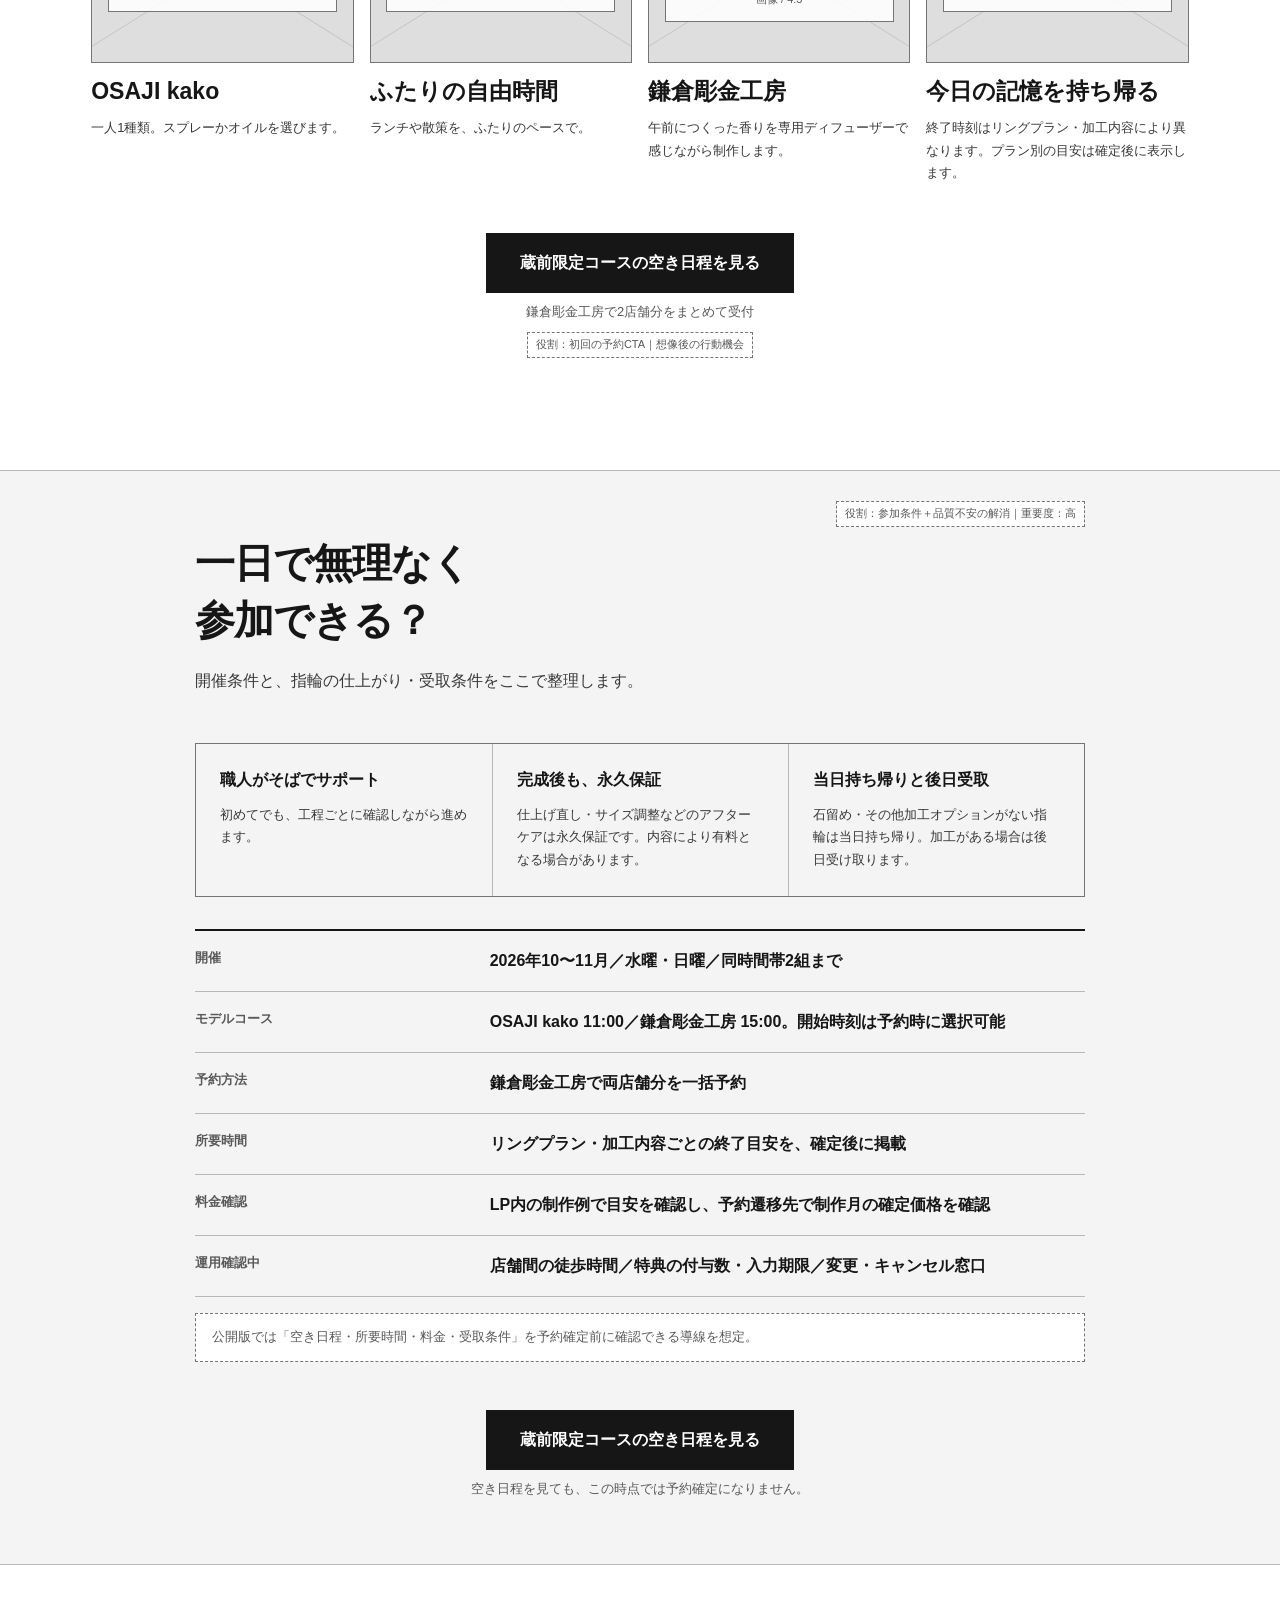
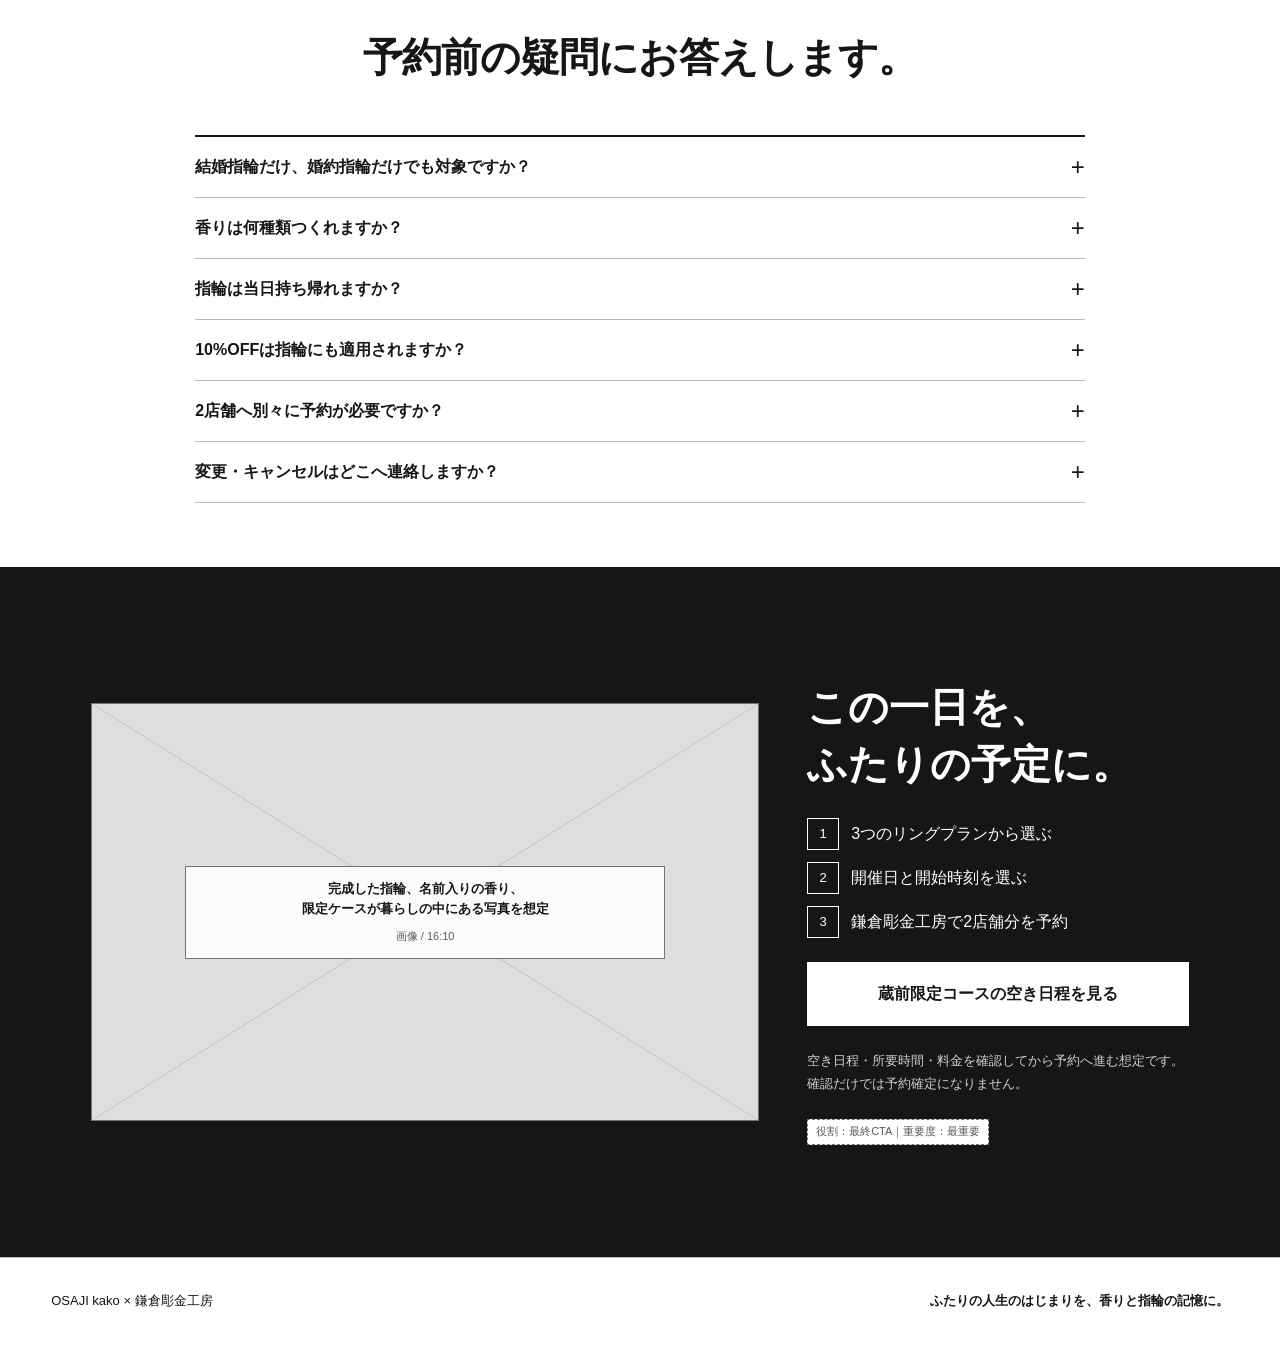
==== commit d91c7caf: "Use wedding ring wording" ====
--- a/wireframe/index.html
+++ b/wireframe/index.html
@@ -6,7 +6,7 @@
     <title>LPワイヤーフレーム｜鎌倉彫金工房 × OSAJI kako</title>
     <meta
       name="description"
-      content="OSAJIの調香体験専門店kakoと鎌倉彫金工房が提案する、香りとブライダルリングを手づくりする蔵前限定タイアップLPのグレースケールワイヤーフレーム。"
+      content="OSAJIの調香体験専門店kakoと鎌倉彫金工房が提案する、香りと結婚指輪を手づくりする蔵前限定タイアップLPのグレースケールワイヤーフレーム。"
     />
     <link rel="stylesheet" href="./styles.css?v=20260721-wire-16" />
     <script src="./script.js?v=20260720-wire-11" defer></script>
@@ -52,7 +52,7 @@
         </div>
 
         <div class="hero__action">
-          <p class="hero__lede"><span translate="no">OSAJI</span>から生まれた香りづくりと、手作りブライダルリング。ふたりの人生のはじまりを、一日の記憶にします。</p>
+          <p class="hero__lede"><span translate="no">OSAJI</span>から生まれた香りづくりと、手作り結婚指輪。ふたりの人生のはじまりを、一日の記憶にします。</p>
           <button class="button button--section" type="button" data-open-reservation>蔵前限定コースの空き日程を見る</button>
           <span class="annotation">役割：一文の説明＋予約CTA｜企画理解後すぐ空き枠を確認</span>
         </div>
@@ -96,7 +96,7 @@
         <div class="section-shell">
           <header class="encounter__heading">
             <h2 id="encounter-title"><span class="question-line">香りの記憶と、</span><span class="question-line">指輪をつくる記憶。</span></h2>
-            <p class="encounter__answer"><span translate="no">OSAJI</span>から生まれた調香体験「<span translate="no">kako</span>」と、手作りブライダルリングの鎌倉彫金工房。二つのものづくりが、蔵前で一つの一日になりました。</p>
+            <p class="encounter__answer"><span translate="no">OSAJI</span>から生まれた調香体験「<span translate="no">kako</span>」と、手作り結婚指輪の鎌倉彫金工房。二つのものづくりが、蔵前で一つの一日になりました。</p>
             <span class="annotation">役割：初見のブランド理解＋タイアップの必然性｜重要度：最重要</span>
           </header>
 
@@ -135,7 +135,7 @@
               <div class="brand-story__copy">
                 <p class="brand-logo">鎌倉彫金工房 ロゴ想定</p>
                 <h3>ふたりの手で、<br />一生ものの指輪を。</h3>
-                <p>手作り結婚指輪・婚約指輪の専門工房。職人のサポートのもと、自分たちの手でブライダルリングを仕立てます。</p>
+                <p>手作り結婚指輪・婚約指輪の専門工房。職人のサポートのもと、自分たちの手で結婚指輪を仕立てます。</p>
               </div>
             </article>
           </div>
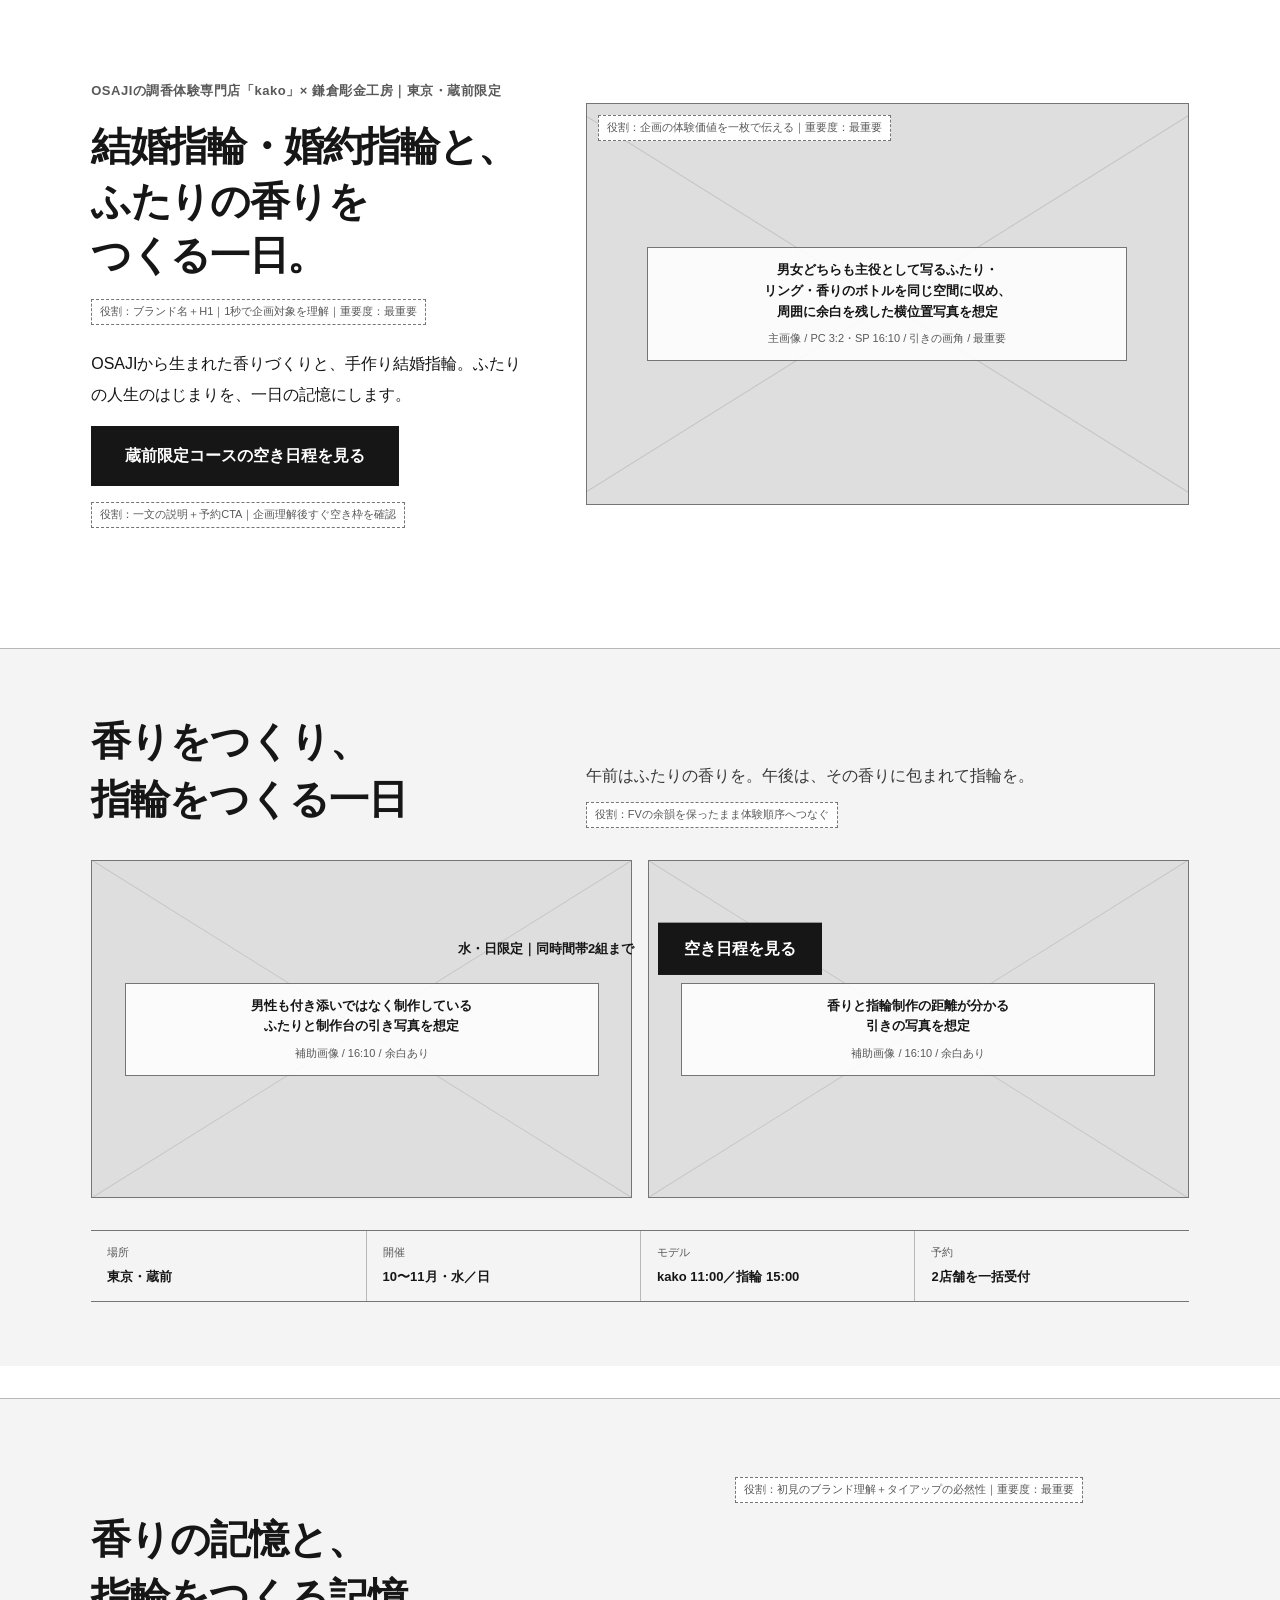
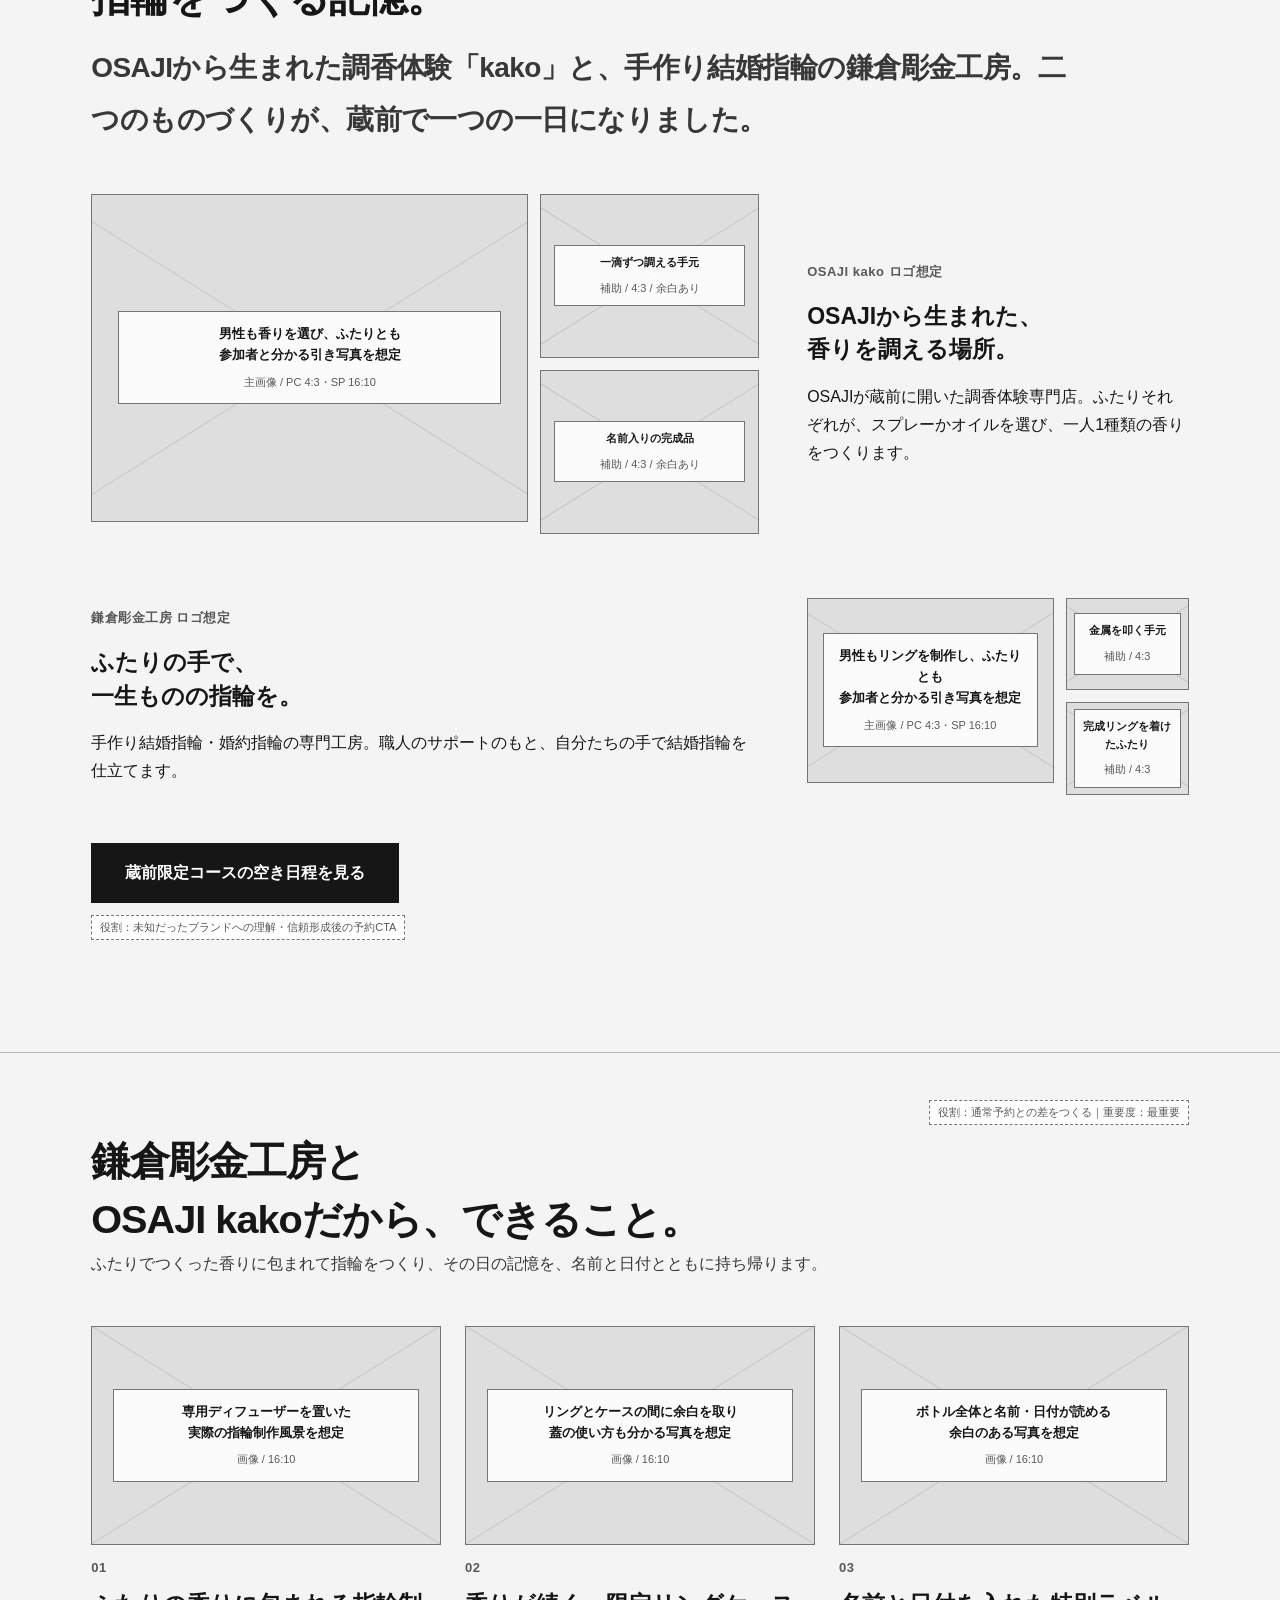
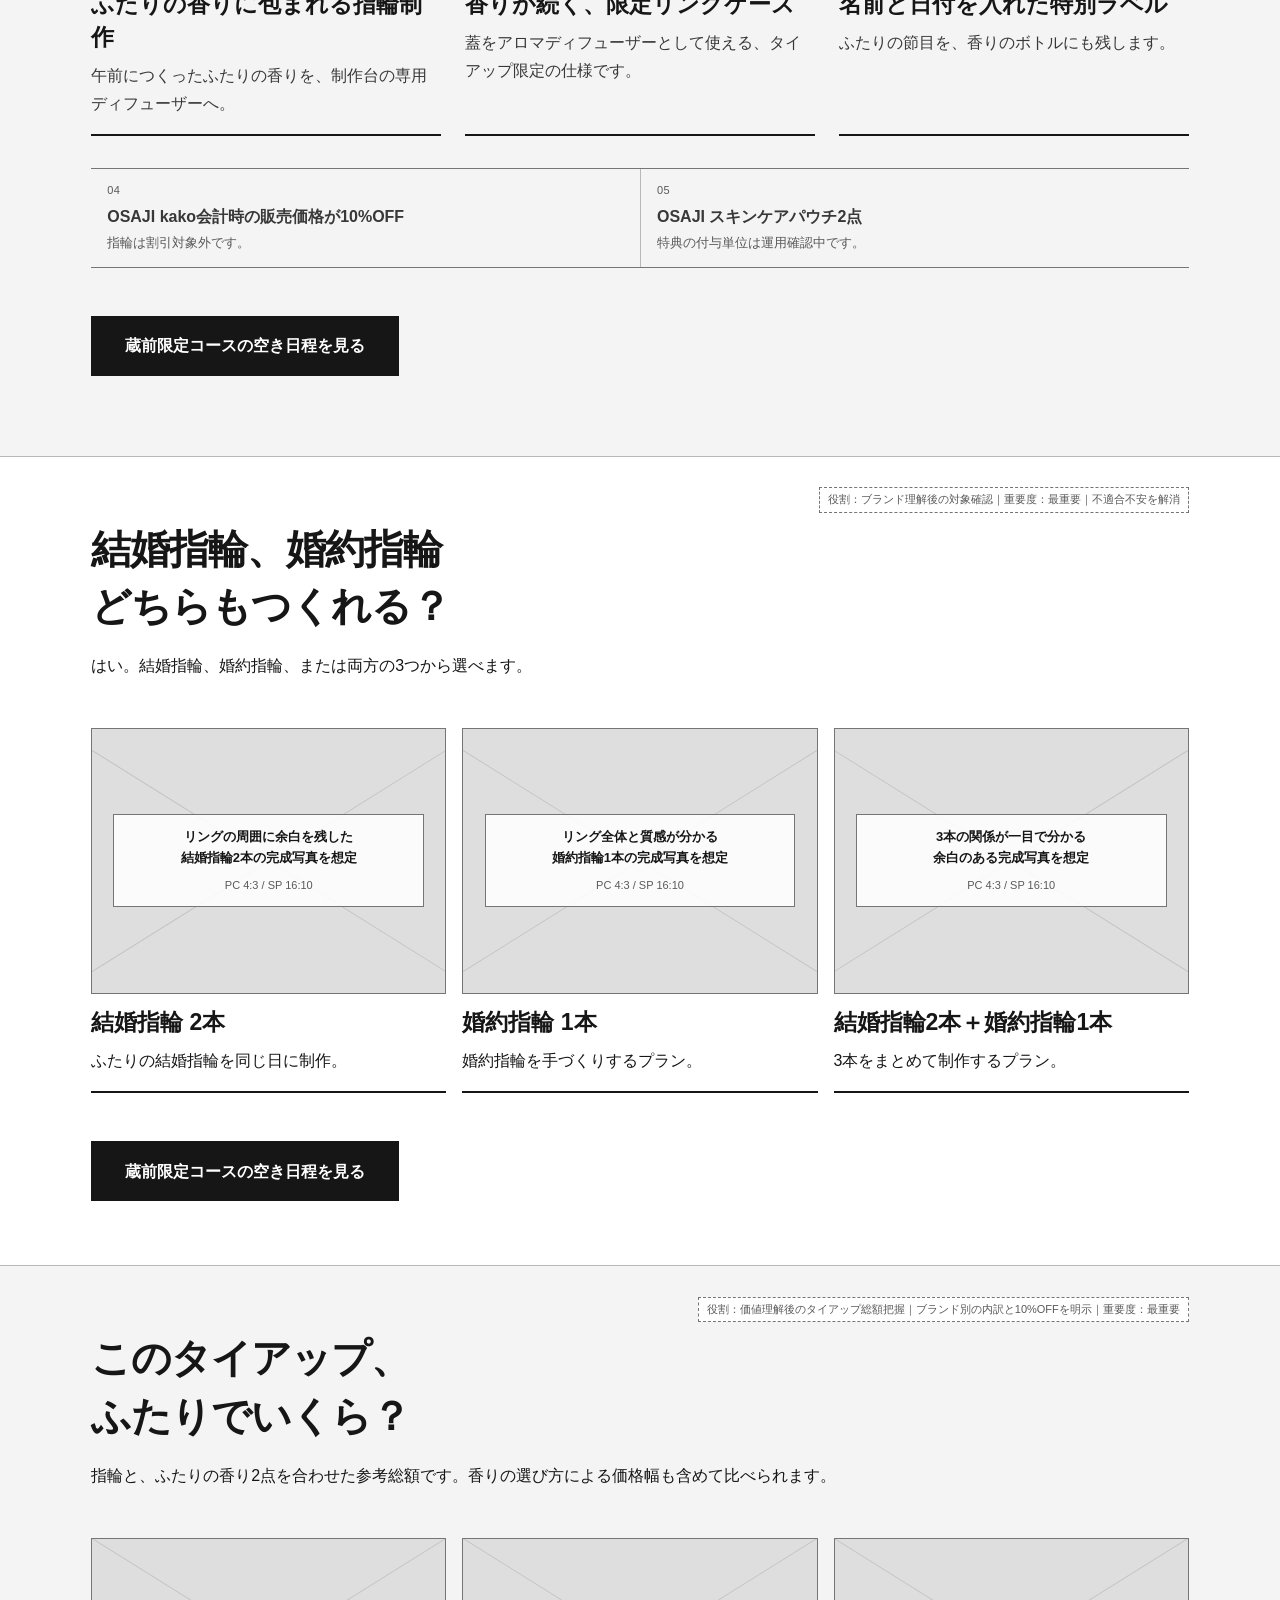
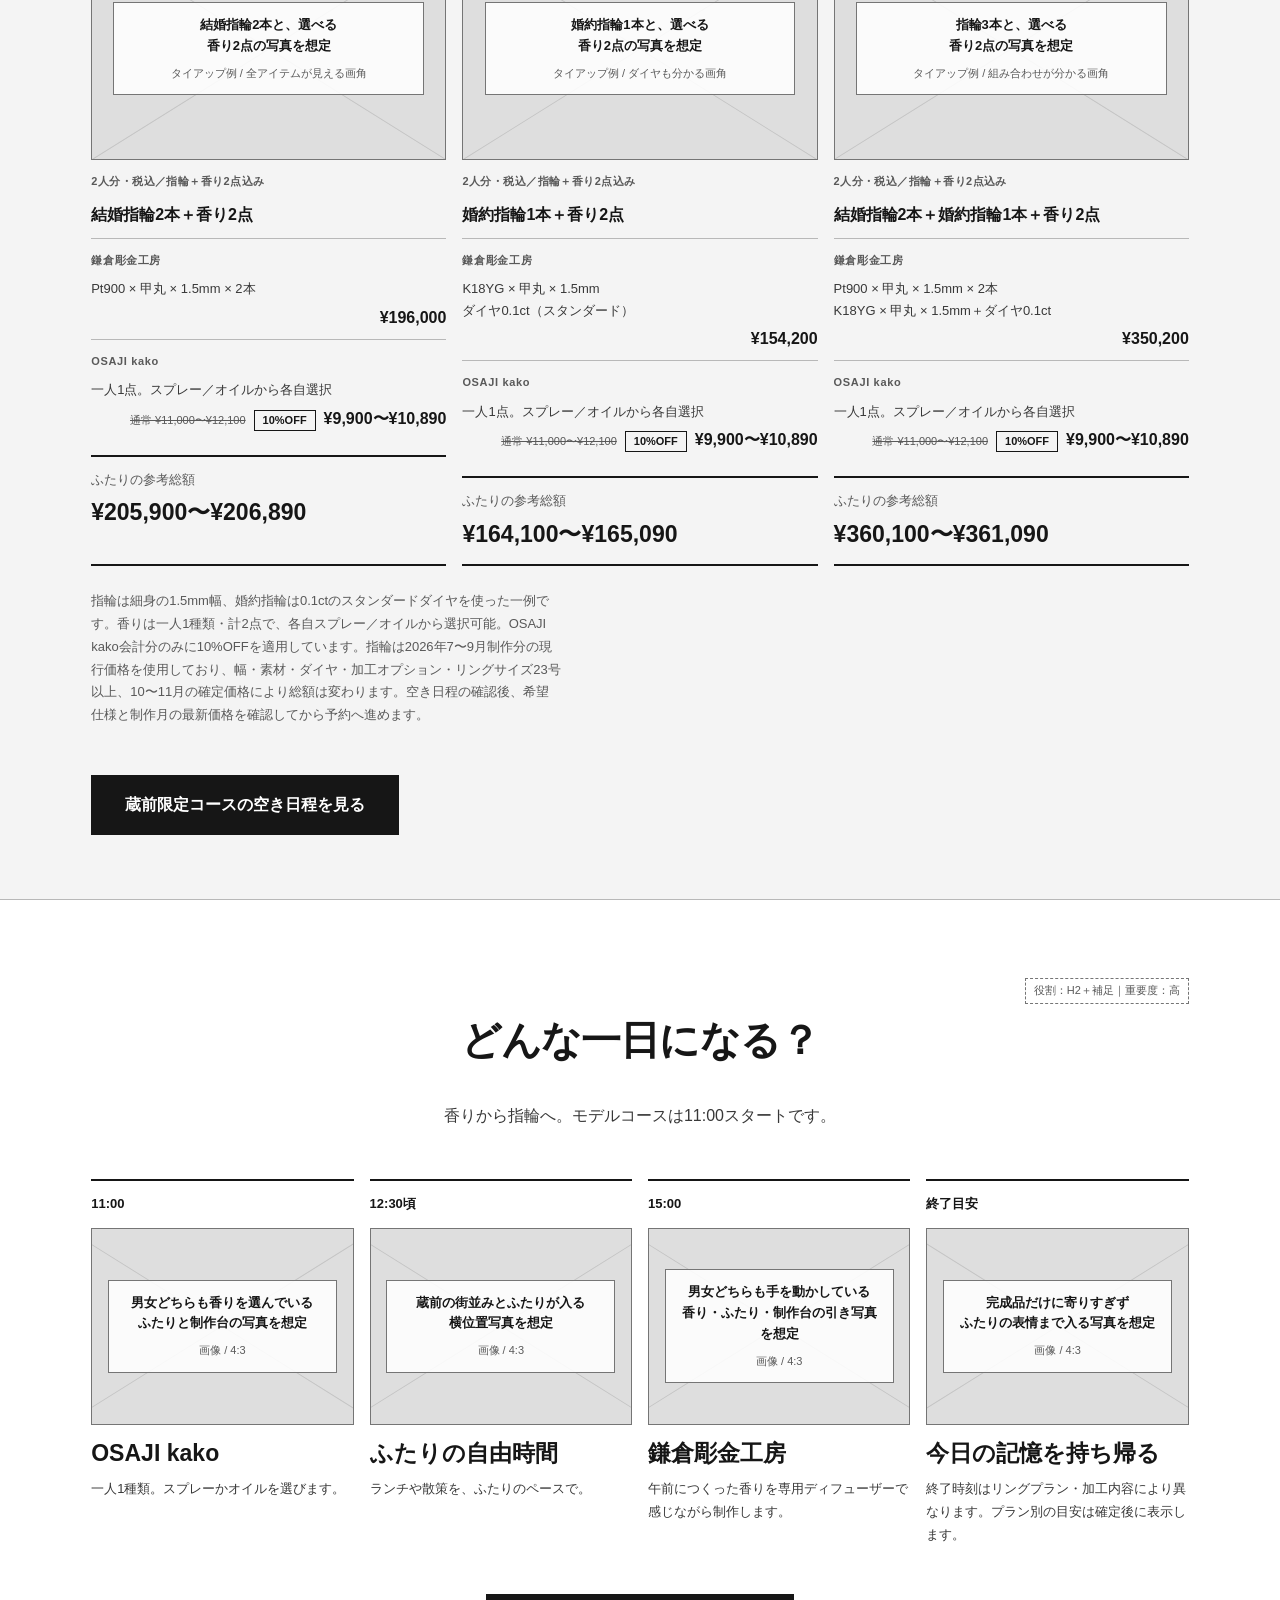
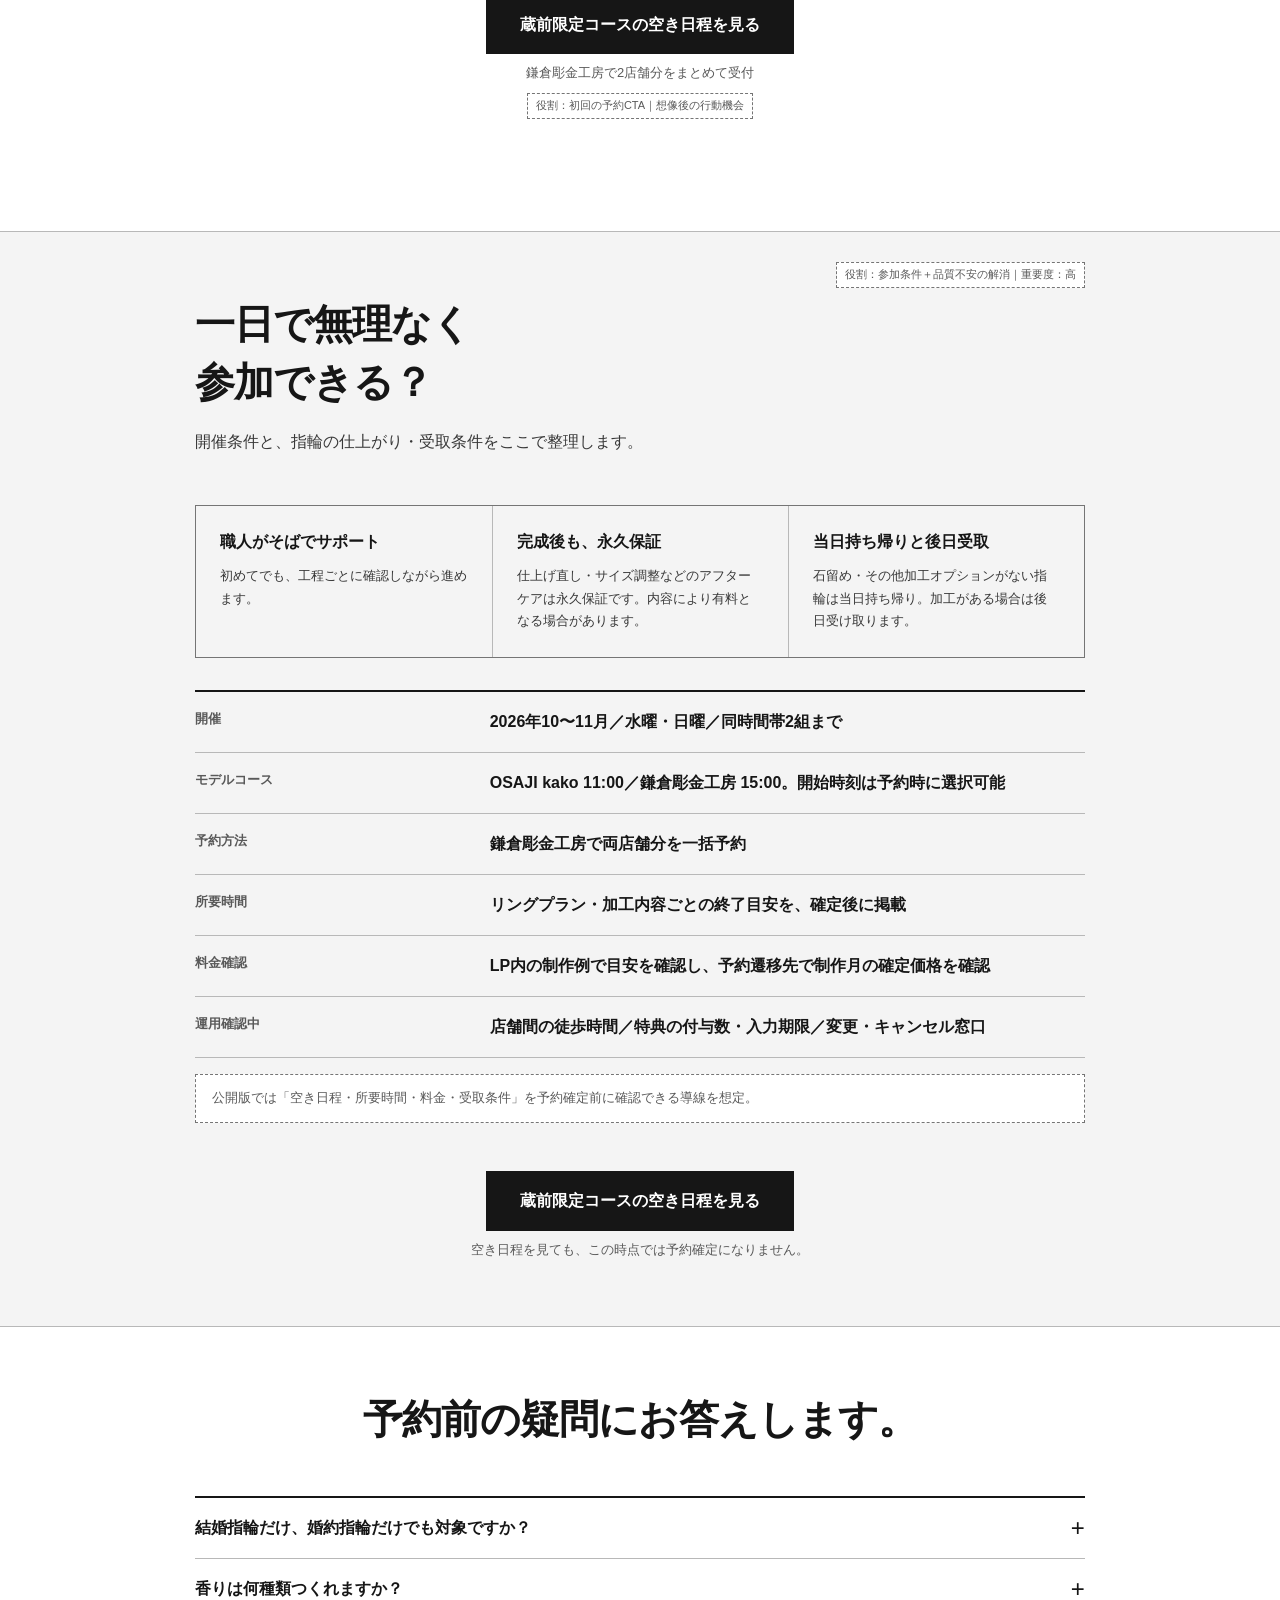
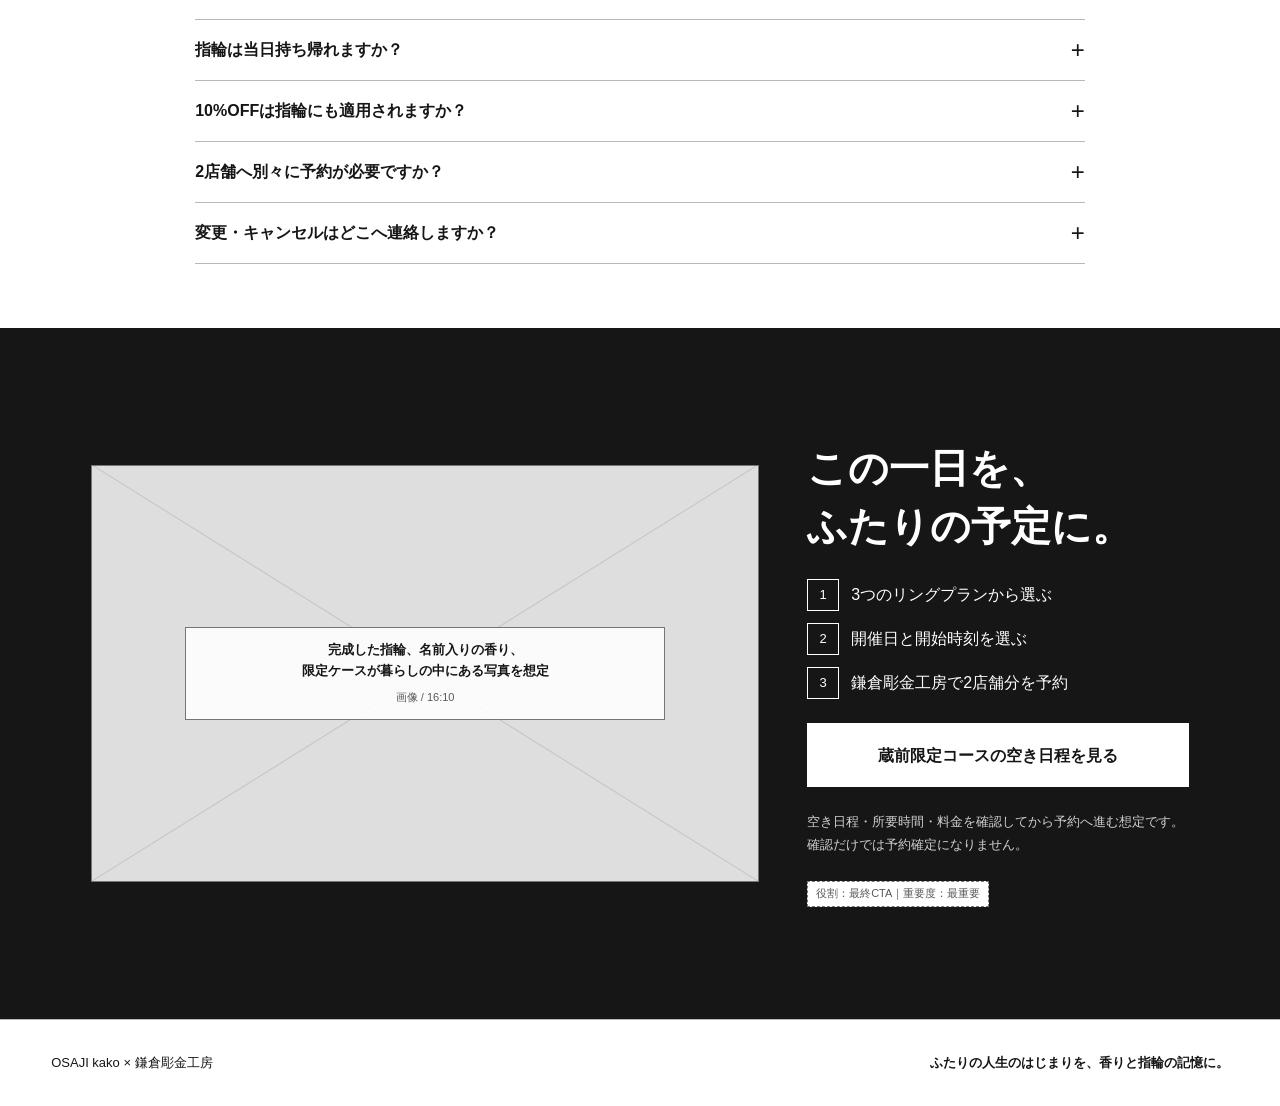
==== commit 1e93ffce: "Refine collaboration benefit hierarchy" ====
--- a/wireframe/index.html
+++ b/wireframe/index.html
@@ -8,7 +8,7 @@
       name="description"
       content="OSAJIの調香体験専門店kakoと鎌倉彫金工房が提案する、香りと結婚指輪を手づくりする蔵前限定タイアップLPのグレースケールワイヤーフレーム。"
     />
-    <link rel="stylesheet" href="./styles.css?v=20260721-wire-16" />
+    <link rel="stylesheet" href="./styles.css?v=20260721-wire-17" />
     <script src="./script.js?v=20260720-wire-11" defer></script>
   </head>
   <body>
@@ -155,32 +155,30 @@
             <span class="annotation">役割：通常予約との差をつくる｜重要度：最重要</span>
           </header>
 
-          <div class="offer-leads">
-            <article class="offer-feature offer-feature--wide">
+          <div class="offer-primary-grid" role="list" aria-label="タイアップならではの3つの体験">
+            <article class="offer-feature offer-feature--primary" role="listitem">
               <figure class="media-placeholder">
                 <figcaption><strong>専用ディフューザーを置いた<br />実際の指輪制作風景を想定</strong><span>画像 / 16:10</span></figcaption>
               </figure>
-              <div><p class="offer-number">01</p><h3>ふたりの香りに包まれる指輪制作</h3><p>午前につくったふたりの香りを、制作台の専用ディフューザーへ。</p></div>
-            </article>
-            <div class="offer-compact-track" role="region" aria-label="タイアップ限定特典。スマートフォンでは横にスワイプできます" tabindex="0">
-              <article class="offer-feature offer-feature--compact">
-                <figure class="media-placeholder">
-                  <figcaption><strong>リングとケースの間に余白を取り<br />蓋の使い方も分かる写真を想定</strong><span>PC 4:3 / SP 16:10</span></figcaption>
-                </figure>
-                <div><p class="offer-number">02</p><h3>香りが続く、限定リングケース</h3><p>蓋をアロマディフューザーとして使える、タイアップ限定の仕様です。</p></div>
-              </article>
-              <article class="offer-feature offer-feature--compact">
-                <figure class="media-placeholder">
-                  <figcaption><strong>ボトル全体と名前・日付が読める<br />余白のある写真を想定</strong><span>PC 4:3 / SP 16:10</span></figcaption>
-                </figure>
-                <div><p class="offer-number">03</p><h3>名前と日付を入れた特別ラベル</h3><p>ふたりの節目を、香りのボトルにも残します。</p></div>
-              </article>
-            </div>
-          </div>
-
-          <div class="offer-support">
-            <article><p class="offer-number">04</p><h3><span translate="no">OSAJI kako</span>会計時の販売価格が10%OFF</h3><p>指輪は割引対象外です。</p></article>
-            <article><p class="offer-number">05</p><h3><span translate="no">OSAJI</span> スキンケアパウチ2点</h3><p>特典の付与単位は運用確認中です。</p></article>
+              <div class="offer-feature__copy"><p class="offer-number">01</p><h3>ふたりの香りに包まれる指輪制作</h3><p>午前につくったふたりの香りを、制作台の専用ディフューザーへ。</p></div>
+            </article>
+            <article class="offer-feature offer-feature--primary" role="listitem">
+              <figure class="media-placeholder">
+                <figcaption><strong>リングとケースの間に余白を取り<br />蓋の使い方も分かる写真を想定</strong><span>画像 / 16:10</span></figcaption>
+              </figure>
+              <div class="offer-feature__copy"><p class="offer-number">02</p><h3>香りが続く、限定リングケース</h3><p>蓋をアロマディフューザーとして使える、タイアップ限定の仕様です。</p></div>
+            </article>
+            <article class="offer-feature offer-feature--primary" role="listitem">
+              <figure class="media-placeholder">
+                <figcaption><strong>ボトル全体と名前・日付が読める<br />余白のある写真を想定</strong><span>画像 / 16:10</span></figcaption>
+              </figure>
+              <div class="offer-feature__copy"><p class="offer-number">03</p><h3>名前と日付を入れた特別ラベル</h3><p>ふたりの節目を、香りのボトルにも残します。</p></div>
+            </article>
+          </div>
+
+          <div class="offer-support" role="list" aria-label="その他の2つの特典">
+            <article role="listitem"><p class="offer-number">04</p><h3><span translate="no">OSAJI kako</span>会計時の販売価格が10%OFF</h3><p>指輪は割引対象外です。</p></article>
+            <article role="listitem"><p class="offer-number">05</p><h3><span translate="no">OSAJI</span> スキンケアパウチ2点</h3><p>特典の付与単位は運用確認中です。</p></article>
           </div>
 
           <button class="button button--section" type="button" data-open-reservation>蔵前限定コースの空き日程を見る</button>
--- a/wireframe/styles.css
+++ b/wireframe/styles.css
@@ -1,4 +1,4 @@
-/* Hallmark · genre: modern-minimal · macrostructure: Conversational FAQ · hero: H2 Split Diptych, ratio=5/7, mobile=copy-image-action · theme: Design-neutral conversion wireframe · anchor hue: neutral · enrichment: E8 single spacious photography placeholder · image knobs: hero=PC 3:2/SP 16:10, support=separate scroll-peek bridge, day=compact horizontal track, price=three-plan range ledger with mobile jump index · CTA: repeated conversion · nav: N9 Edge-aligned minimal, deferred until after hero · footer: Ft2 Inline rule · audience: asymmetric brand awareness across three bridal-ring personas · use: understand both brands and the collaboration value, then compare pair-total ranges and check availability · tone: quiet · contrast: pass (46–50) · slop: pass (51–55) · honest: pass (56) · chrome: pass (57) · tokens: pass (58) · responsive: pass (59) · icons: pass (60) · mobile: pass (36, 59, 61–69) */
+/* Hallmark · genre: modern-minimal · macrostructure: Conversational FAQ · hero: H2 Split Diptych, ratio=5/7, mobile=copy-image-action · theme: Design-neutral conversion wireframe · anchor hue: neutral · enrichment: E8 single spacious photography placeholder · image knobs: hero=PC 3:2/SP 16:10, support=separate scroll-peek bridge, offer=three equal primary cards without horizontal scroll plus two quiet text benefits, day=compact horizontal track, price=three-plan range ledger with mobile jump index · CTA: repeated conversion · nav: N9 Edge-aligned minimal, deferred until after hero · footer: Ft2 Inline rule · audience: asymmetric brand awareness across three bridal-ring personas · use: understand both brands and the collaboration value, then compare pair-total ranges and check availability · tone: quiet · contrast: pass (46–50) · slop: pass (51–55) · honest: pass (56) · chrome: pass (57) · tokens: pass (58) · responsive: pass (59) · icons: pass (60) · mobile: pass (36, 59, 61–69) */
 /* Hallmark · pre-emit critique: P5 H5 E5 S5 R5 V5 */
 @import url("./tokens.css?v=20260715-wire-9");
 
@@ -55,8 +55,7 @@
 .plan-grid:focus-visible,
 .price-example-grid:focus-visible,
 .day-track:focus-visible,
-.hero-bridge__media:focus-visible,
-.offer-compact-track:focus-visible {
+.hero-bridge__media:focus-visible {
   outline: var(--line-strong) solid var(--focus);
   outline-offset: var(--space-1);
 }
@@ -676,48 +675,42 @@
   background: var(--surface);
 }
 
-.offer-leads {
-  display: grid;
-  grid-template-columns: minmax(0, 1fr);
+.offer-primary-grid {
+  display: grid;
+  grid-template-columns: repeat(3, minmax(0, 1fr));
   gap: var(--space-5);
 }
 
-.offer-compact-track {
-  display: grid;
-  grid-template-columns: repeat(2, minmax(0, 1fr));
+.offer-feature {
+  display: grid;
+  align-content: start;
   min-width: 0;
-  gap: var(--space-5);
-}
-
-.offer-feature {
+  gap: var(--space-3);
+}
+
+.offer-feature--primary {
   display: grid;
   align-content: start;
-  gap: var(--space-4);
-}
-
-.offer-feature--compact {
-  grid-template-columns: minmax(8rem, 1fr) minmax(0, 1.35fr);
-  align-items: center;
-}
-
-.offer-feature--wide {
-  grid-template-columns: minmax(0, 7fr) minmax(16rem, 4fr);
-  align-items: center;
-  gap: var(--space-6);
-}
-
-.offer-feature--wide .media-placeholder {
+  grid-template-rows: auto minmax(0, 1fr);
+  padding-block-end: var(--space-4);
+  border-bottom: var(--line-strong) solid var(--ink);
+}
+
+.offer-feature--primary .media-placeholder {
   aspect-ratio: 16 / 10;
 }
 
-.offer-feature h3,
-.offer-support h3 {
-  margin-block: var(--space-2);
+.offer-feature__copy {
+  display: grid;
+  align-content: start;
+  gap: var(--space-2);
+}
+
+.offer-feature h3 {
   font-size: var(--text-h3);
 }
 
-.offer-feature p:last-child,
-.offer-support p:last-child {
+.offer-feature p:last-child {
   color: var(--ink-soft);
 }
 
@@ -730,12 +723,30 @@
 }
 
 .offer-support article {
-  padding: var(--space-4) var(--space-5);
+  display: grid;
+  align-content: start;
+  gap: var(--space-1);
+  padding: var(--space-3) var(--space-4);
   border-inline-start: var(--line) solid var(--rule);
 }
 
 .offer-support article:first-child {
   border-inline-start: 0;
+}
+
+.offer-support .offer-number {
+  font-size: var(--text-label);
+  font-weight: 400;
+}
+
+.offer-support h3 {
+  color: var(--ink-soft);
+  font-size: var(--text-body);
+}
+
+.offer-support p:last-child {
+  color: var(--muted);
+  font-size: var(--text-small);
 }
 
 .plan-grid {
@@ -1262,19 +1273,6 @@
     scroll-snap-align: start;
   }
 
-  .offer-feature--wide {
-    grid-template-columns: minmax(0, 1fr);
-  }
-
-  .offer-feature--compact {
-    grid-template-columns: minmax(0, 1fr);
-    align-items: start;
-  }
-
-  .offer-feature--compact .media-placeholder {
-    aspect-ratio: 16 / 10;
-  }
-
   .plan-grid {
     grid-template-columns: repeat(2, minmax(0, 1fr));
     gap: var(--space-5);
@@ -1390,8 +1388,7 @@
 
   .hero-bridge__media::-webkit-scrollbar,
   .plan-grid::-webkit-scrollbar,
-  .price-example-grid::-webkit-scrollbar,
-  .offer-compact-track::-webkit-scrollbar {
+  .price-example-grid::-webkit-scrollbar {
     display: none;
   }
 
@@ -1586,60 +1583,29 @@
     line-height: 1.5;
   }
 
-  .offer-leads,
-  .offer-feature--wide {
+  .offer-primary-grid {
     grid-template-columns: minmax(0, 1fr);
-  }
-
-  .offer-compact-track {
-    width: calc(100% + var(--gutter));
-    grid-template-columns: none;
-    grid-auto-flow: column;
-    grid-auto-columns: min(84%, 20rem);
-    padding-block-end: var(--space-2);
-    padding-inline-end: var(--gutter);
-    overflow-x: auto;
-    overscroll-behavior-inline: contain;
-    scroll-snap-type: inline mandatory;
-    scrollbar-width: none;
-  }
-
-  .offer-feature--compact {
-    grid-template-columns: minmax(0, 1fr);
-    align-items: start;
-    gap: var(--space-4);
-    scroll-snap-align: start;
-  }
-
-  .offer-feature--compact .media-placeholder {
-    aspect-ratio: 16 / 10;
-  }
-
-  .offer-feature--compact .media-placeholder figcaption {
+    gap: var(--space-6);
+  }
+
+  .offer-feature--primary .media-placeholder figcaption {
     padding: var(--space-3);
     font-size: var(--text-small);
     line-height: 1.5;
   }
 
   .offer-support {
-    grid-template-columns: repeat(2, minmax(0, 1fr));
+    grid-template-columns: minmax(0, 1fr);
   }
 
   .offer-support article {
     padding: var(--space-3);
+    border-inline-start: 0;
+    border-top: var(--line) solid var(--rule);
+  }
+
+  .offer-support article:first-child {
     border-top: 0;
-  }
-
-  .offer-support article:first-child {
-    border-inline-start: 0;
-  }
-
-  .offer-support h3 {
-    font-size: 1rem;
-  }
-
-  .offer-support p:last-child {
-    font-size: var(--text-small);
   }
 
   .quality-grid {
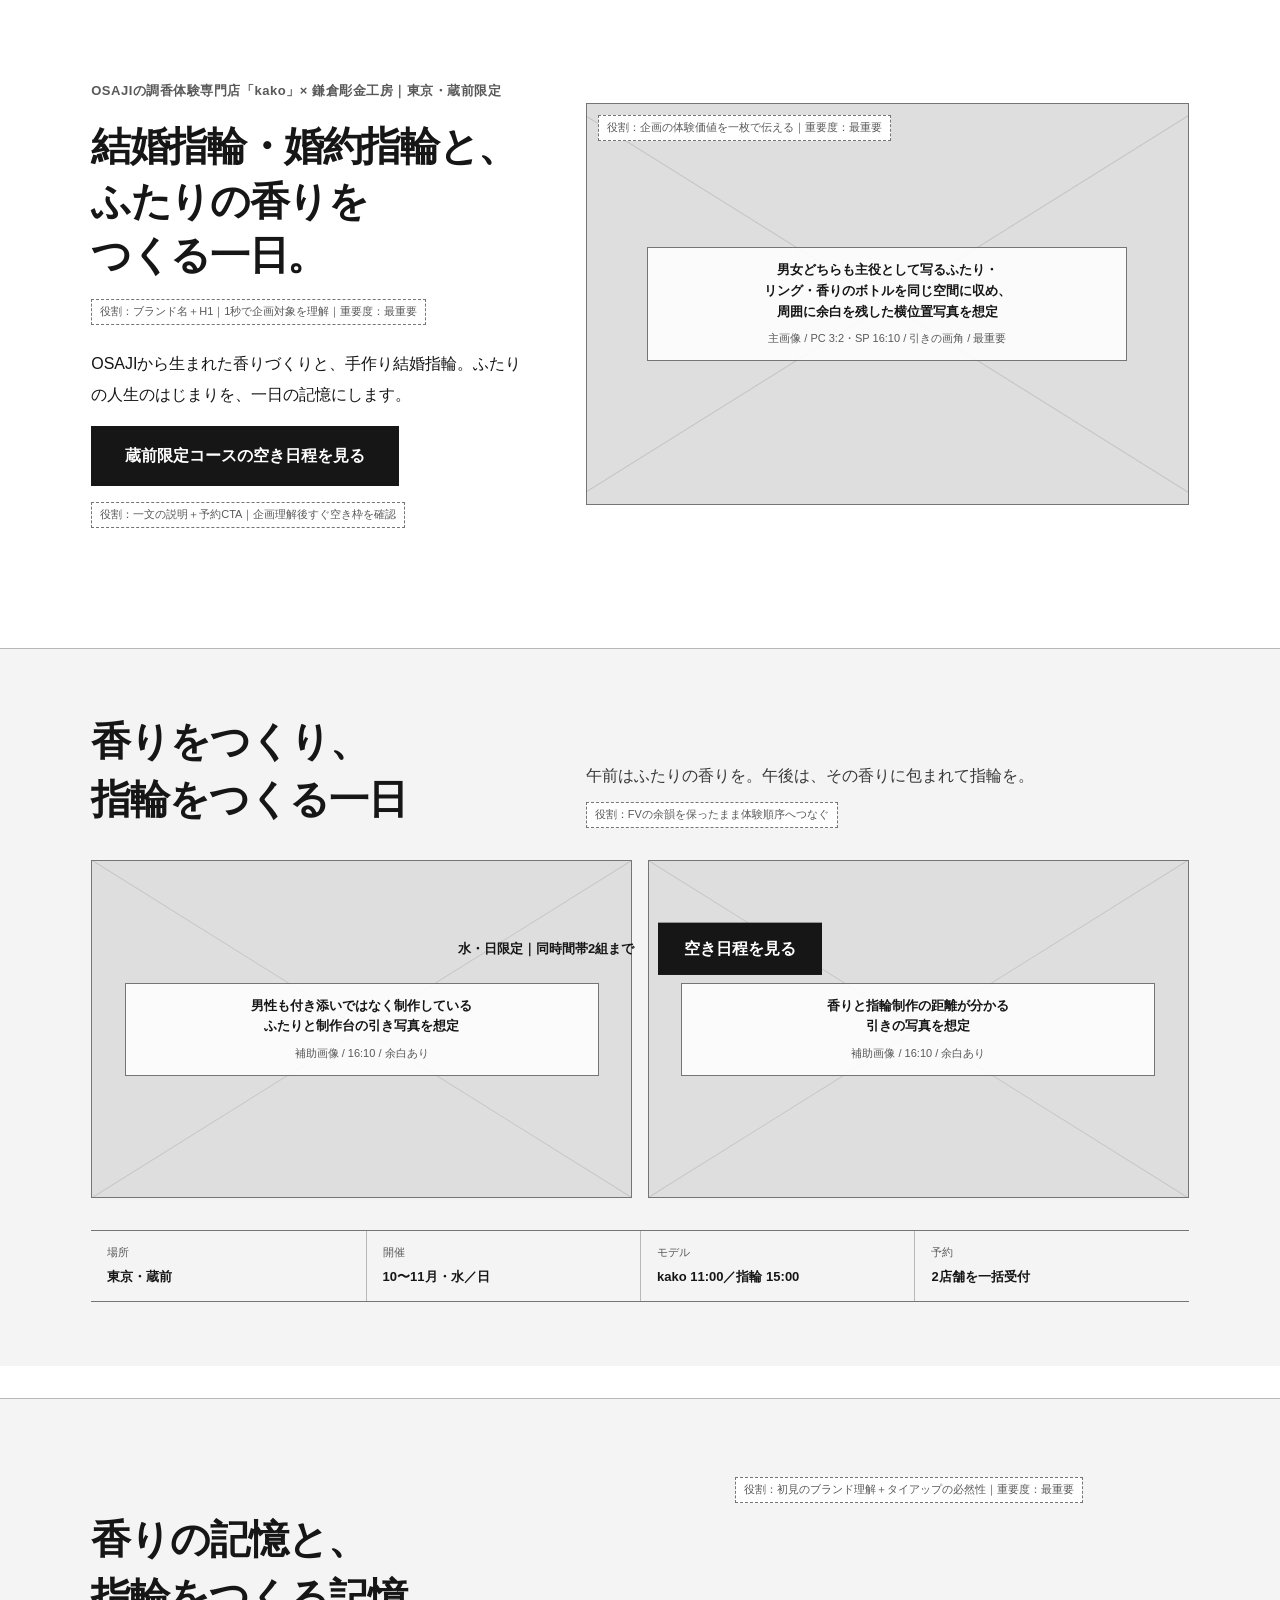
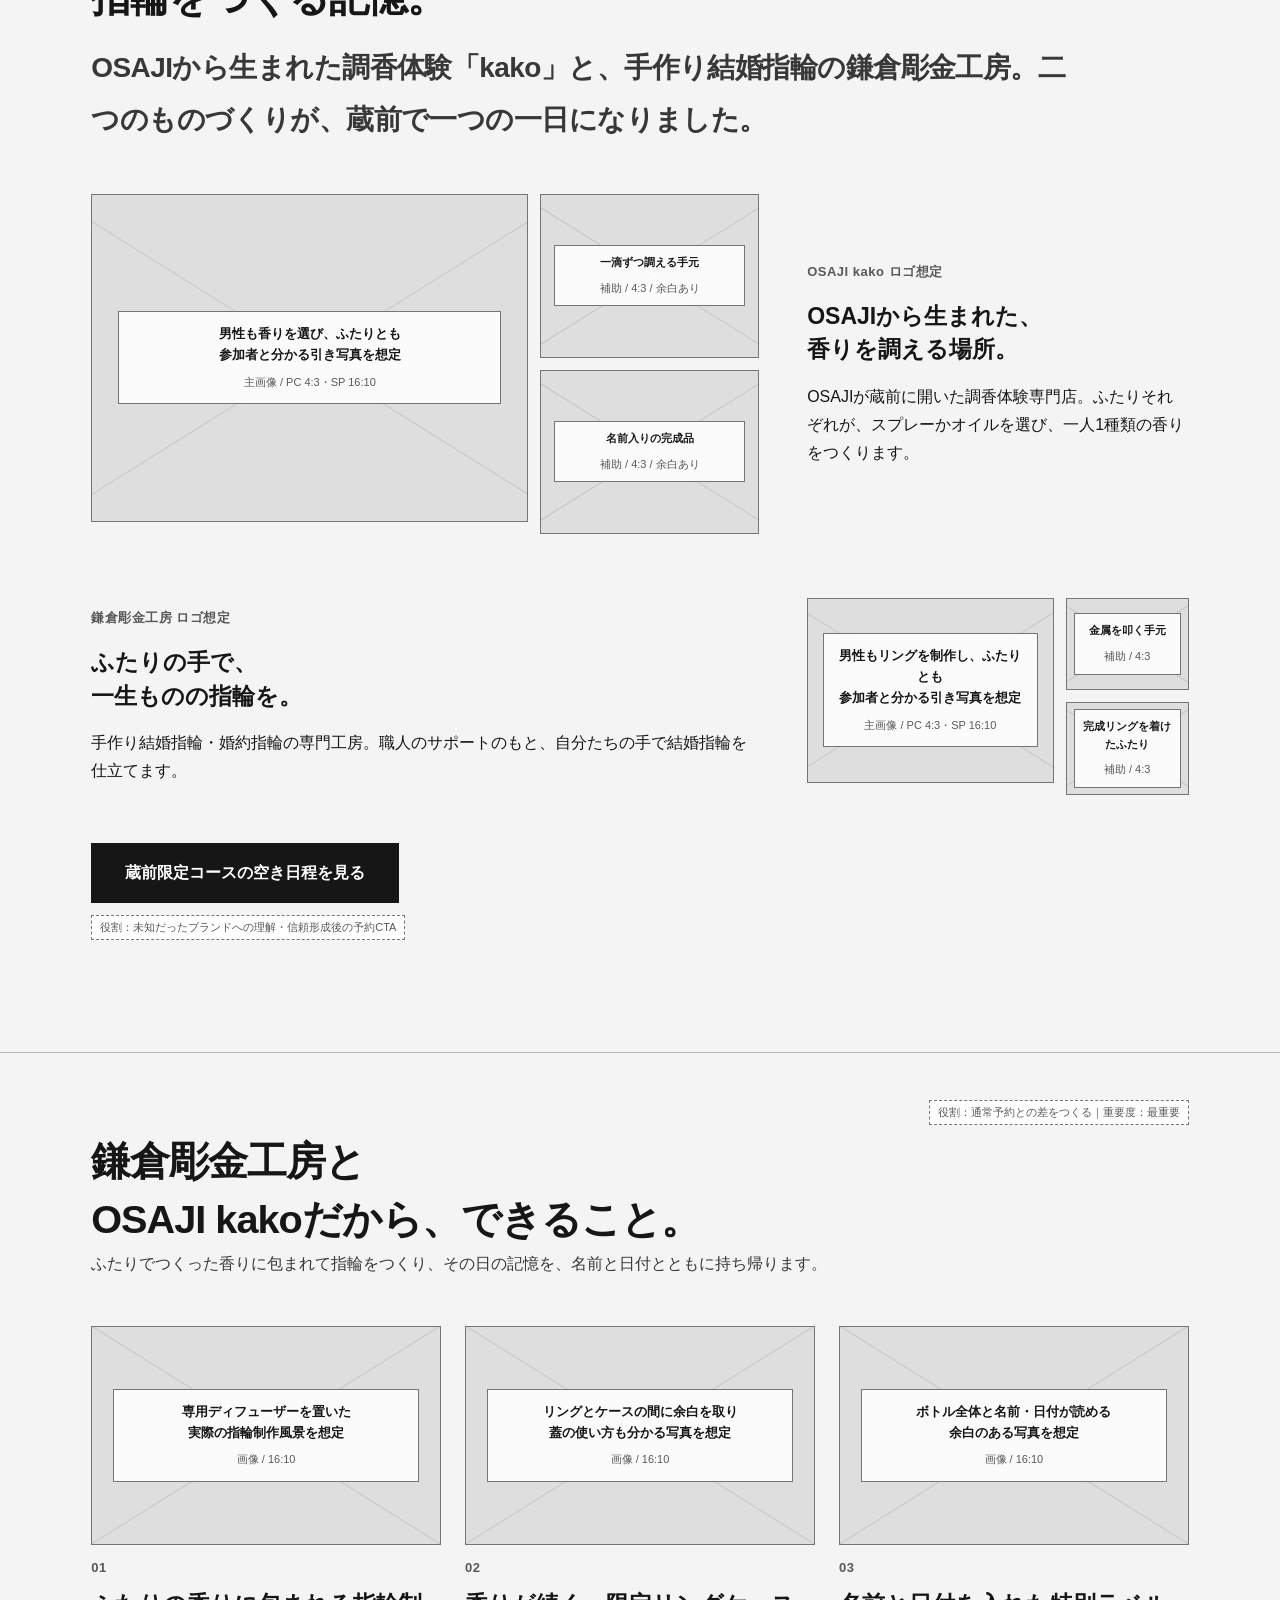
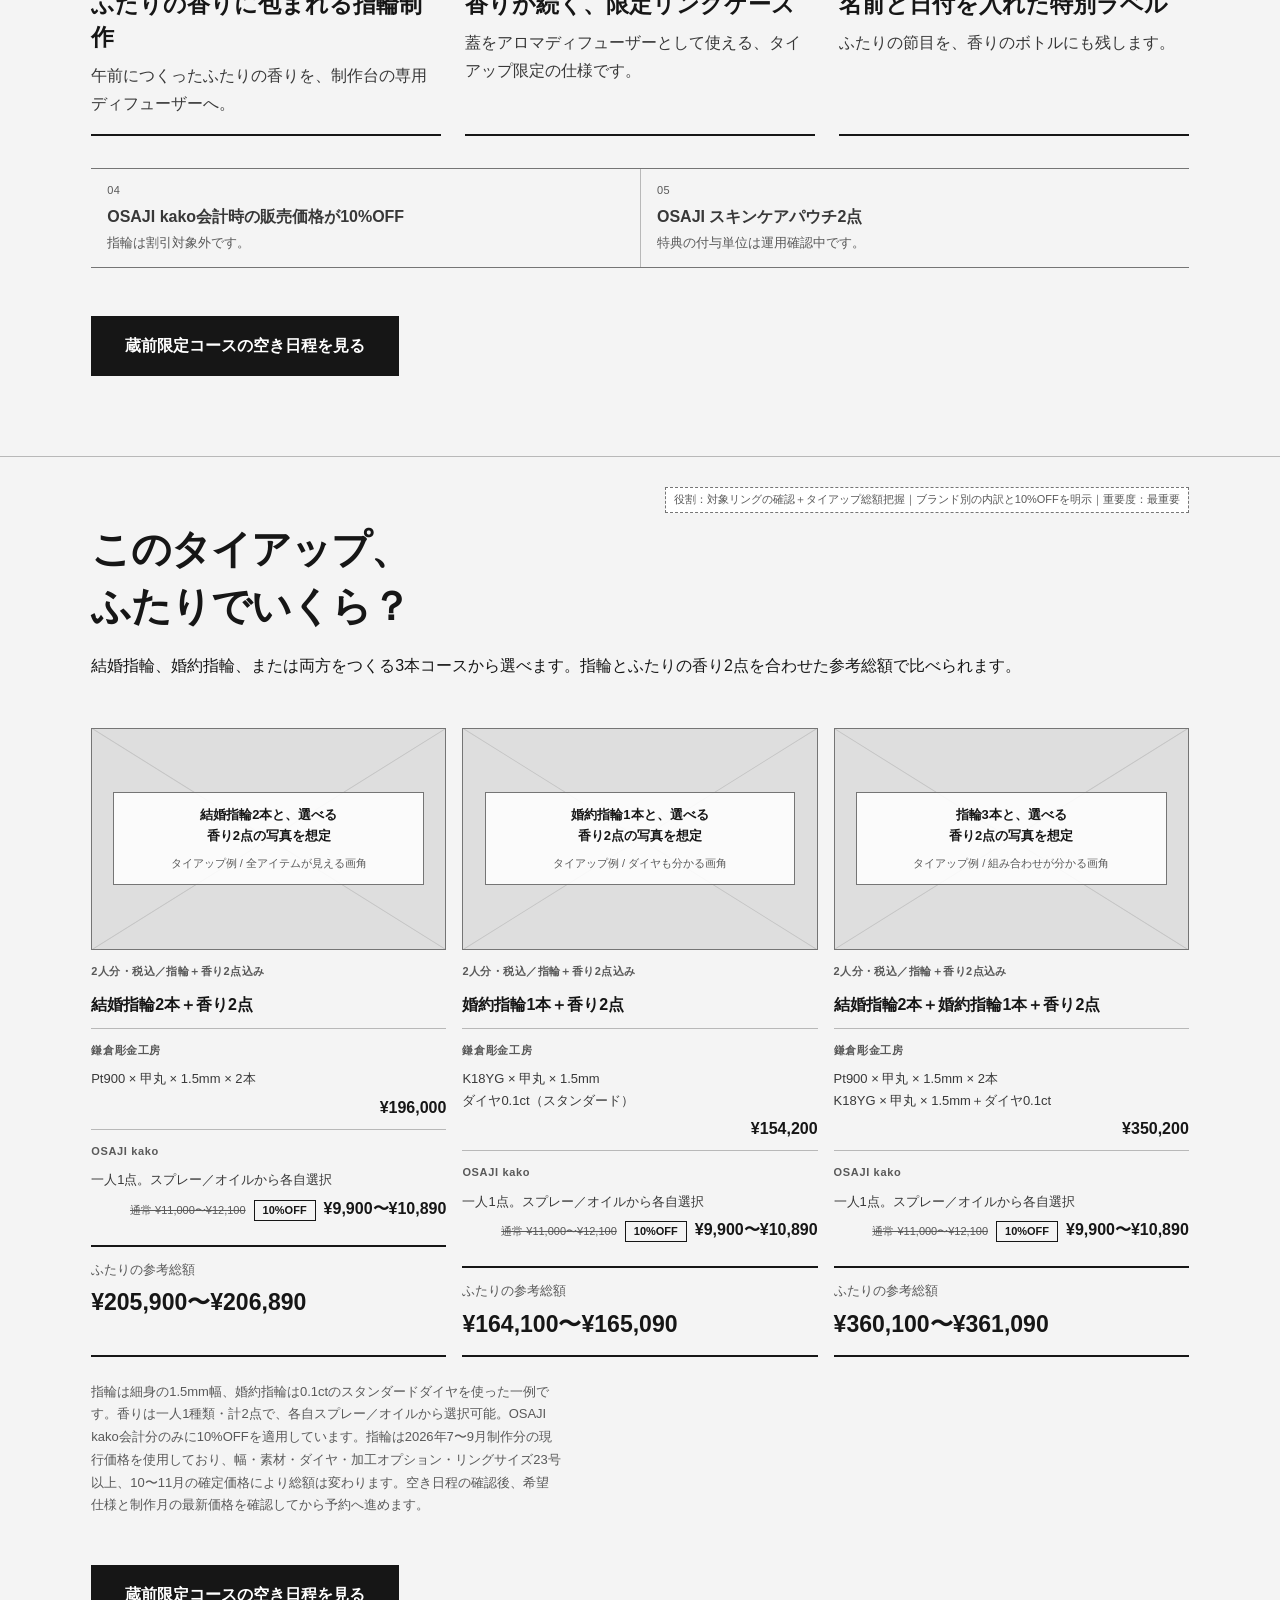
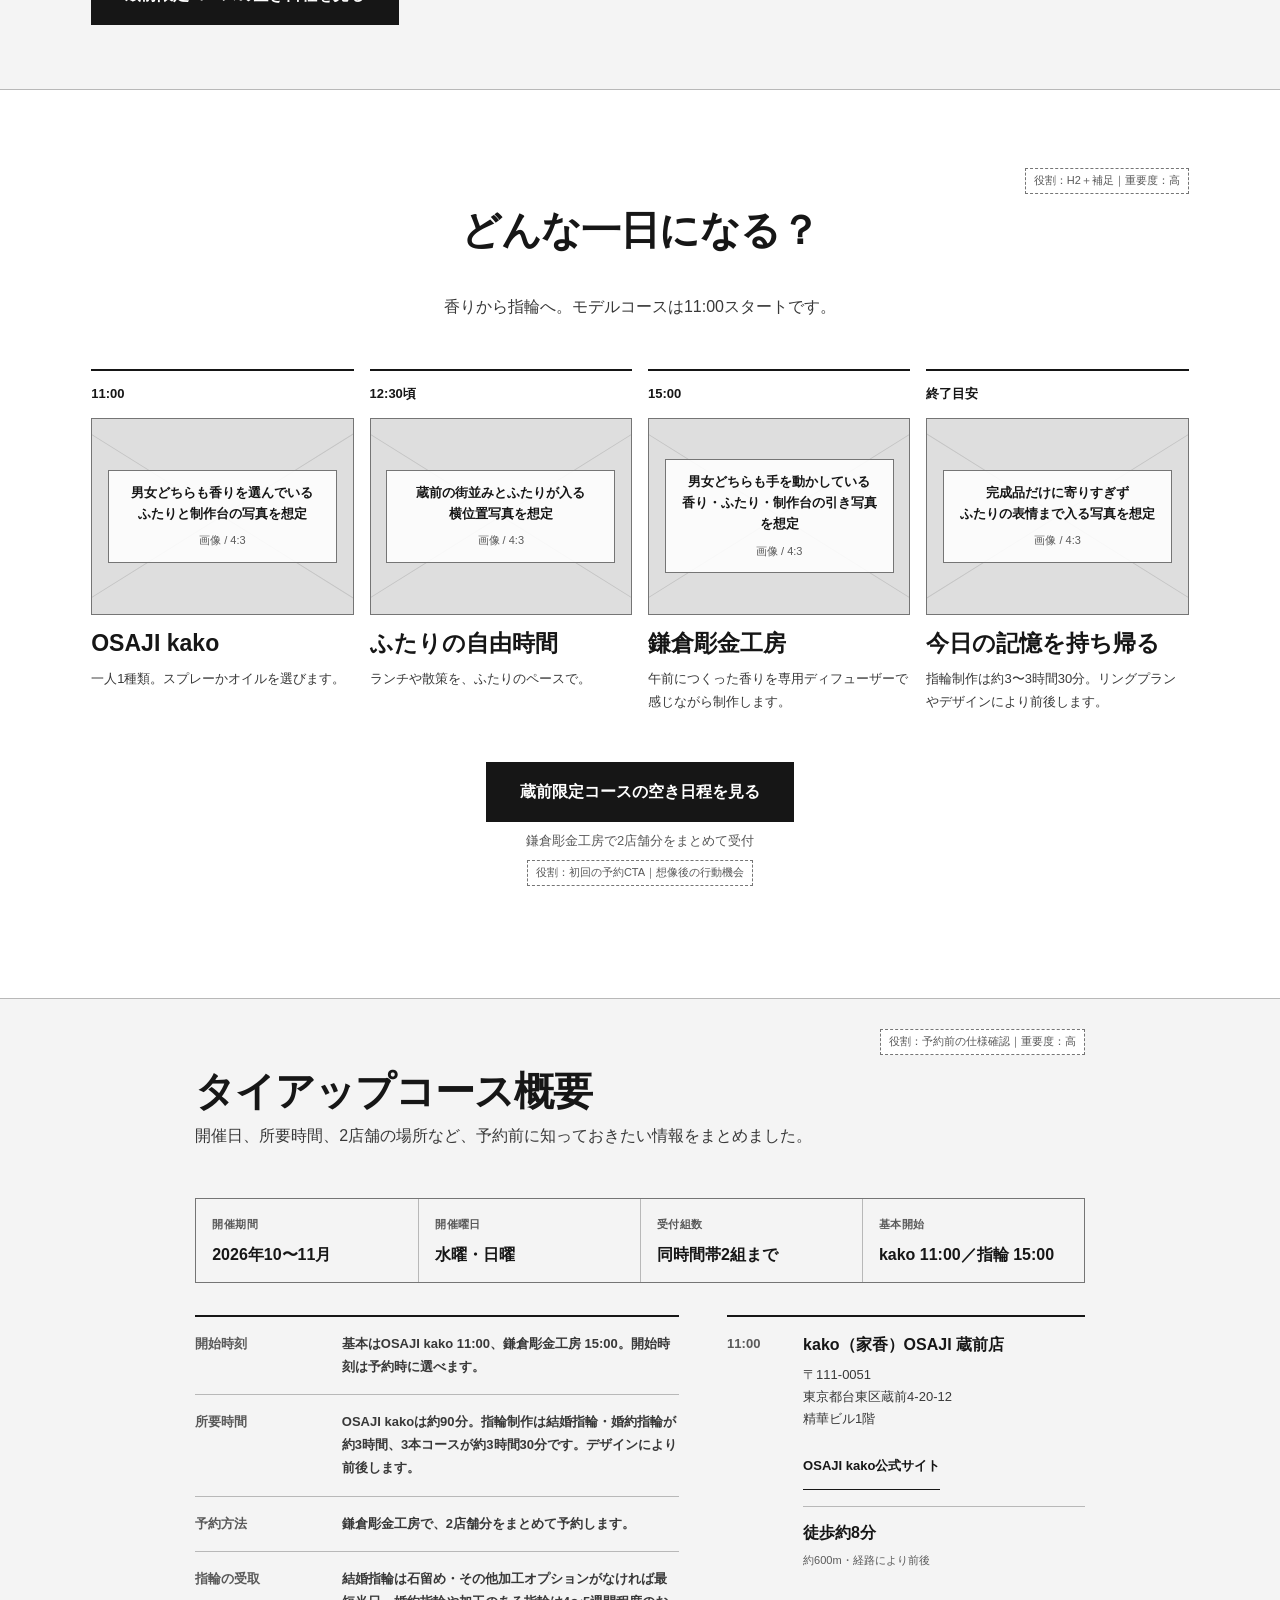
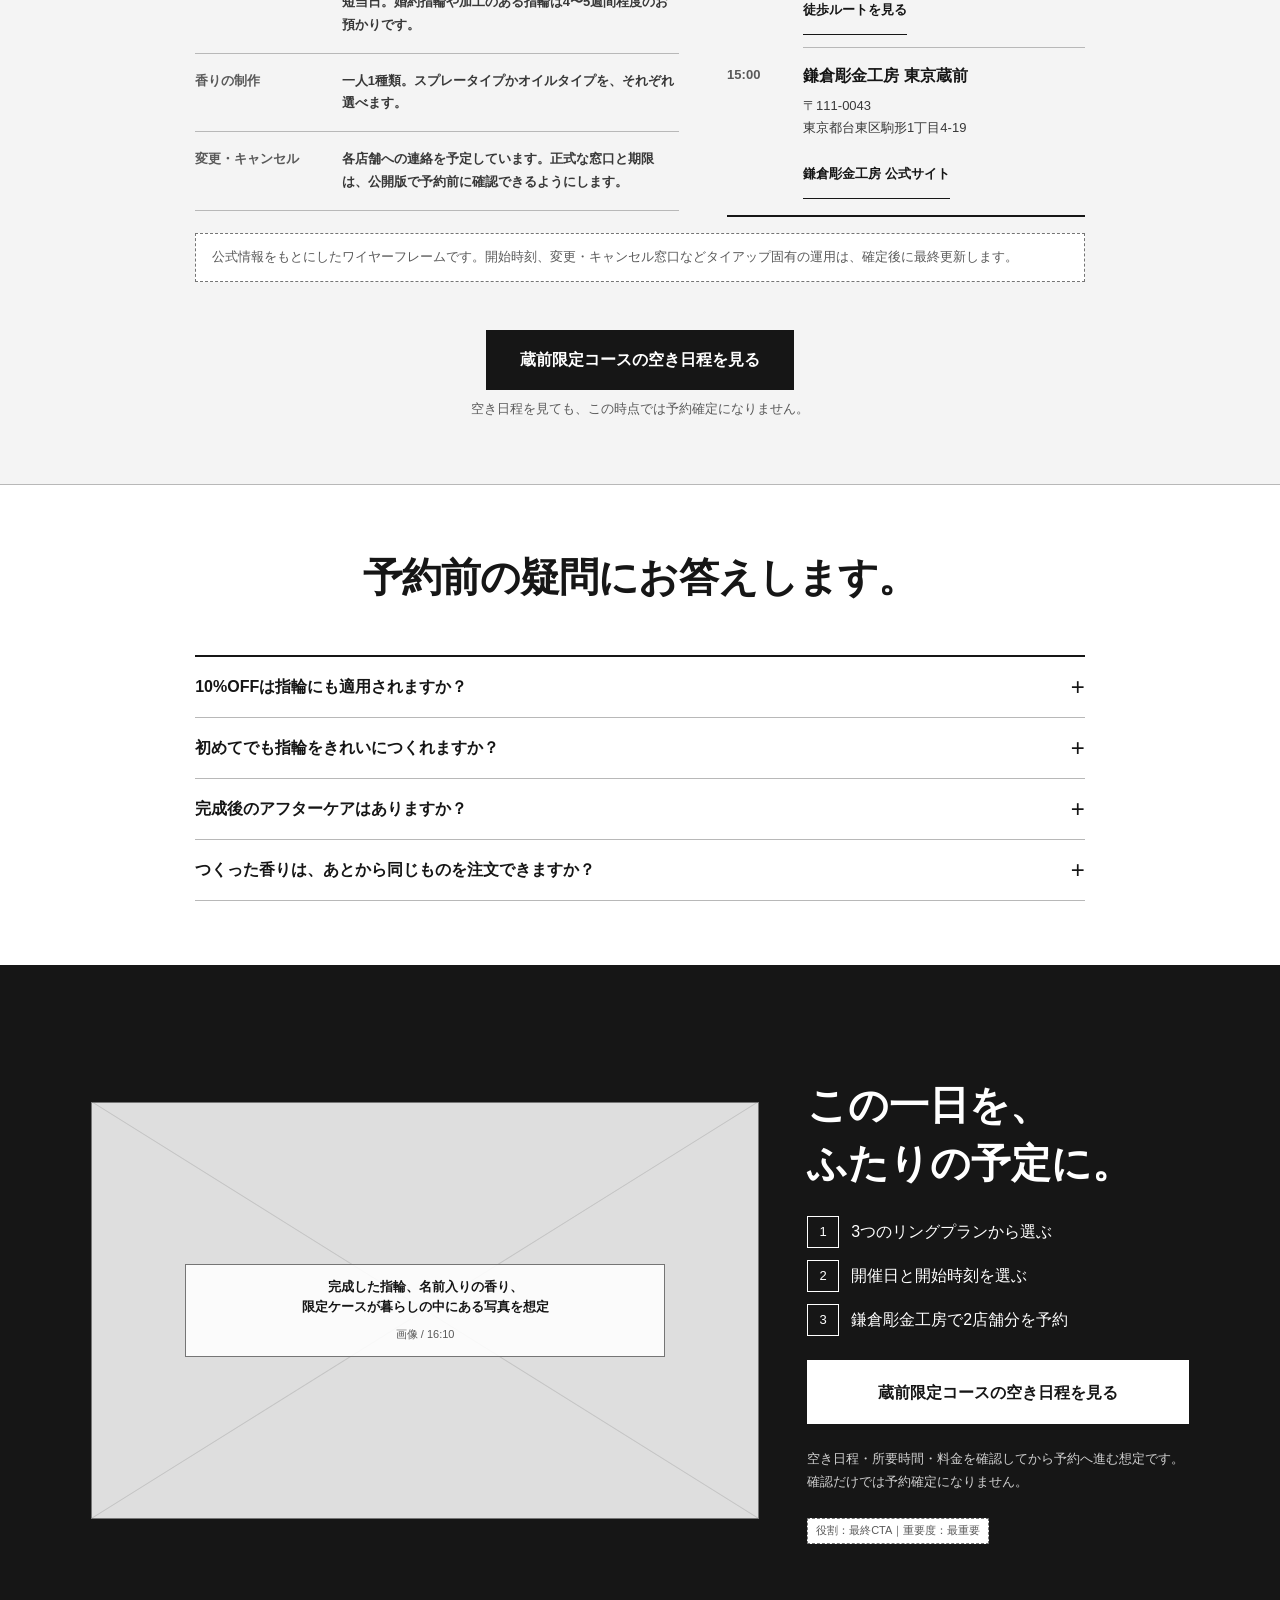
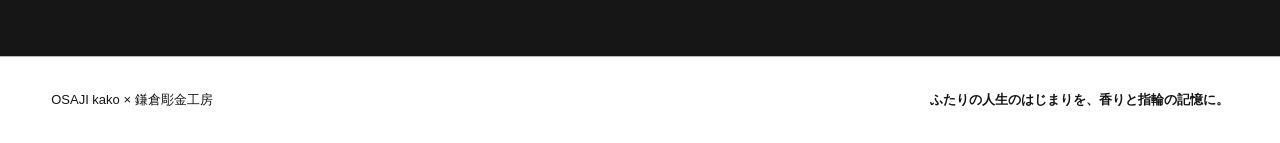
==== commit e2b7d99d: "Refine course overview and remove duplicate plan section" ====
--- a/wireframe/index.html
+++ b/wireframe/index.html
@@ -8,7 +8,7 @@
       name="description"
       content="OSAJIの調香体験専門店kakoと鎌倉彫金工房が提案する、香りと結婚指輪を手づくりする蔵前限定タイアップLPのグレースケールワイヤーフレーム。"
     />
-    <link rel="stylesheet" href="./styles.css?v=20260721-wire-17" />
+    <link rel="stylesheet" href="./styles.css?v=20260721-wire-18" />
     <script src="./script.js?v=20260720-wire-11" defer></script>
   </head>
   <body>
@@ -185,43 +185,14 @@
         </div>
       </section>
 
-      <section id="plans" class="section section--compact plans" aria-labelledby="plans-title">
-        <div class="section-shell">
-          <header class="section-heading question-heading">
-            <div>
-              <h2 id="plans-title"><span class="question-line">結婚指輪、婚約指輪</span><span class="question-line">どちらもつくれる？</span></h2>
-              <p>はい。結婚指輪、婚約指輪、または両方の3つから選べます。</p>
-            </div>
-            <span class="annotation">役割：ブランド理解後の対象確認｜重要度：最重要｜不適合不安を解消</span>
-          </header>
-
-          <div class="plan-grid plan-grid--compact" role="list" aria-label="対象のリングプラン。スマートフォンでは横にスワイプできます" tabindex="0">
-            <article class="plan-card" role="listitem">
-              <figure class="media-placeholder"><figcaption><strong>リングの周囲に余白を残した<br />結婚指輪2本の完成写真を想定</strong><span>PC 4:3 / SP 16:10</span></figcaption></figure>
-              <div class="plan-card__copy"><h3>結婚指輪 2本</h3><p>ふたりの結婚指輪を同じ日に制作。</p></div>
-            </article>
-            <article class="plan-card" role="listitem">
-              <figure class="media-placeholder"><figcaption><strong>リング全体と質感が分かる<br />婚約指輪1本の完成写真を想定</strong><span>PC 4:3 / SP 16:10</span></figcaption></figure>
-              <div class="plan-card__copy"><h3>婚約指輪 1本</h3><p>婚約指輪を手づくりするプラン。</p></div>
-            </article>
-            <article class="plan-card" role="listitem">
-              <figure class="media-placeholder"><figcaption><strong>3本の関係が一目で分かる<br />余白のある完成写真を想定</strong><span>PC 4:3 / SP 16:10</span></figcaption></figure>
-              <div class="plan-card__copy"><h3>結婚指輪2本＋婚約指輪1本</h3><p>3本をまとめて制作するプラン。</p></div>
-            </article>
-          </div>
-
-          <button class="button button--section" type="button" data-open-reservation>蔵前限定コースの空き日程を見る</button>
-        </div>
-      </section>
-
       <section id="price-examples" class="section section--compact price-examples" aria-labelledby="price-examples-title">
         <div class="section-shell">
           <header class="section-heading question-heading">
             <div>
               <h2 id="price-examples-title"><span class="question-line">このタイアップ、</span><span class="question-line">ふたりでいくら？</span></h2>
-              <p>指輪と、ふたりの香り2点を合わせた参考総額です。香りの選び方による価格幅も含めて比べられます。</p>
+              <p>結婚指輪、婚約指輪、または両方をつくる3本コースから選べます。指輪とふたりの香り2点を合わせた参考総額で比べられます。</p>
             </div>
-            <span class="annotation">役割：価値理解後のタイアップ総額把握｜ブランド別の内訳と10%OFFを明示｜重要度：最重要</span>
+            <span class="annotation">役割：対象リングの確認＋タイアップ総額把握｜ブランド別の内訳と10%OFFを明示｜重要度：最重要</span>
           </header>
 
           <nav class="price-index" aria-label="確認したい料金例を選ぶ">
@@ -327,7 +298,7 @@
               <figure class="media-placeholder">
                 <figcaption><strong>完成品だけに寄りすぎず<br />ふたりの表情まで入る写真を想定</strong><span>画像 / 4:3</span></figcaption>
               </figure>
-              <div><h3>今日の記憶を持ち帰る</h3><p>終了時刻はリングプラン・加工内容により異なります。プラン別の目安は確定後に表示します。</p></div>
+              <div><h3>今日の記憶を持ち帰る</h3><p>指輪制作は約3〜3時間30分。リングプランやデザインにより前後します。</p></div>
             </li>
           </ol>
 
@@ -342,29 +313,59 @@
 
       <section id="guide" class="section section--compact guide" aria-labelledby="guide-title">
         <div class="content-shell">
-          <header class="section-heading question-heading">
+          <header class="section-heading">
             <div>
-              <h2 id="guide-title"><span class="question-line">一日で無理なく</span><span class="question-line">参加できる？</span></h2>
-              <p class="section-answer">開催条件と、指輪の仕上がり・受取条件をここで整理します。</p>
+              <h2 id="guide-title">タイアップコース概要</h2>
+              <p class="section-answer">開催日、所要時間、2店舗の場所など、予約前に知っておきたい情報をまとめました。</p>
             </div>
-            <span class="annotation">役割：参加条件＋品質不安の解消｜重要度：高</span>
-          </header>
-
-          <div class="quality-grid">
-            <article><h3>職人がそばでサポート</h3><p>初めてでも、工程ごとに確認しながら進めます。</p></article>
-            <article><h3>完成後も、永久保証</h3><p>仕上げ直し・サイズ調整などのアフターケアは永久保証です。内容により有料となる場合があります。</p></article>
-            <article><h3>当日持ち帰りと後日受取</h3><p>石留め・その他加工オプションがない指輪は当日持ち帰り。加工がある場合は後日受け取ります。</p></article>
-          </div>
-
-          <dl class="guide-list">
-            <div><dt>開催</dt><dd>2026年10〜11月／水曜・日曜／同時間帯2組まで</dd></div>
-            <div><dt>モデルコース</dt><dd><span translate="no">OSAJI kako</span> 11:00／鎌倉彫金工房 15:00。開始時刻は予約時に選択可能</dd></div>
-            <div><dt>予約方法</dt><dd>鎌倉彫金工房で両店舗分を一括予約</dd></div>
-            <div><dt>所要時間</dt><dd>リングプラン・加工内容ごとの終了目安を、確定後に掲載</dd></div>
-            <div><dt>料金確認</dt><dd>LP内の制作例で目安を確認し、予約遷移先で制作月の確定価格を確認</dd></div>
-            <div><dt>運用確認中</dt><dd>店舗間の徒歩時間／特典の付与数・入力期限／変更・キャンセル窓口</dd></div>
-          </dl>
-          <p class="decision-note">公開版では「空き日程・所要時間・料金・受取条件」を予約確定前に確認できる導線を想定。</p>
+            <span class="annotation">役割：予約前の仕様確認｜重要度：高</span>
+          </header>
+
+          <div class="course-facts" role="list" aria-label="タイアップコースの基本情報">
+            <article role="listitem"><p>開催期間</p><strong>2026年10〜11月</strong></article>
+            <article role="listitem"><p>開催曜日</p><strong>水曜・日曜</strong></article>
+            <article role="listitem"><p>受付組数</p><strong>同時間帯2組まで</strong></article>
+            <article role="listitem"><p>基本開始</p><strong><span translate="no">kako</span> 11:00／指輪 15:00</strong></article>
+          </div>
+
+          <div class="course-overview-grid">
+            <dl class="course-spec-list">
+              <div><dt>開始時刻</dt><dd>基本は<span translate="no">OSAJI kako</span> 11:00、鎌倉彫金工房 15:00。開始時刻は予約時に選べます。</dd></div>
+              <div><dt>所要時間</dt><dd><span translate="no">OSAJI kako</span>は約90分。指輪制作は結婚指輪・婚約指輪が約3時間、3本コースが約3時間30分です。デザインにより前後します。</dd></div>
+              <div><dt>予約方法</dt><dd>鎌倉彫金工房で、2店舗分をまとめて予約します。</dd></div>
+              <div><dt>指輪の受取</dt><dd>結婚指輪は石留め・その他加工オプションがなければ最短当日。婚約指輪や加工のある指輪は4〜5週間程度のお預かりです。</dd></div>
+              <div><dt>香りの制作</dt><dd>一人1種類。スプレータイプかオイルタイプを、それぞれ選べます。</dd></div>
+              <div><dt>変更・キャンセル</dt><dd>各店舗への連絡を予定しています。正式な窓口と期限は、公開版で予約前に確認できるようにします。</dd></div>
+            </dl>
+
+            <div class="course-route" aria-label="2店舗の所在地と移動目安">
+              <article class="course-route__stop">
+                <p class="course-route__label">11:00</p>
+                <div>
+                  <h3><span translate="no">kako</span>（家香）<span translate="no">OSAJI</span> 蔵前店</h3>
+                  <address>〒111-0051<br />東京都台東区蔵前4-20-12<br />精華ビル1階</address>
+                  <a href="https://osaji.net/pages/kako" target="_blank" rel="noopener noreferrer" aria-label="OSAJI kako公式サイトを新しいタブで開く"><span translate="no">OSAJI kako</span> 公式サイト</a>
+                </div>
+              </article>
+
+              <div class="course-route__walk">
+                <strong>徒歩約8分</strong>
+                <span>約600m・経路により前後</span>
+                <a href="https://www.google.com/maps/dir/?api=1&amp;origin=%E6%9D%B1%E4%BA%AC%E9%83%BD%E5%8F%B0%E6%9D%B1%E5%8C%BA%E8%94%B5%E5%89%8D4-20-12&amp;destination=%E6%9D%B1%E4%BA%AC%E9%83%BD%E5%8F%B0%E6%9D%B1%E5%8C%BA%E9%A7%92%E5%BD%A21%E4%B8%81%E7%9B%AE4-19&amp;travelmode=walking" target="_blank" rel="noopener noreferrer" aria-label="2店舗間の徒歩ルートをGoogleマップで新しいタブに開く">徒歩ルートを見る</a>
+              </div>
+
+              <article class="course-route__stop">
+                <p class="course-route__label">15:00</p>
+                <div>
+                  <h3>鎌倉彫金工房 東京蔵前</h3>
+                  <address>〒111-0043<br />東京都台東区駒形1丁目4-19</address>
+                  <a href="https://kamakura-chokin.com/workshop/tokyo/" target="_blank" rel="noopener noreferrer" aria-label="鎌倉彫金工房 東京蔵前の公式サイトを新しいタブで開く">鎌倉彫金工房 公式サイト</a>
+                </div>
+              </article>
+            </div>
+          </div>
+
+          <p class="decision-note">公式情報をもとにしたワイヤーフレームです。開始時刻、変更・キャンセル窓口などタイアップ固有の運用は、確定後に最終更新します。</p>
           <div class="mid-cta">
             <button class="button button--large" type="button" data-open-reservation>蔵前限定コースの空き日程を見る</button>
             <p>空き日程を見ても、この時点では予約確定になりません。</p>
@@ -376,12 +377,10 @@
         <div class="content-shell">
           <header class="section-heading section-heading--center"><h2 id="faq-title">予約前の疑問にお答えします。</h2></header>
           <div class="faq-list">
-            <details><summary>結婚指輪だけ、婚約指輪だけでも対象ですか？</summary><p>はい。結婚指輪2本、婚約指輪1本、両方をつくる3本制作の3プランが対象です。</p></details>
-            <details><summary>香りは何種類つくれますか？</summary><p>一人1種類です。スプレータイプかオイルタイプを選べます。</p></details>
-            <details><summary>指輪は当日持ち帰れますか？</summary><p>石留めやその他加工オプションがなければ当日持ち帰れます。加工がある場合は後日のお渡しです。</p></details>
             <details><summary>10%OFFは指輪にも適用されますか？</summary><p>対象は<span translate="no">OSAJI kako</span>会計時の販売価格のみです。指輪は対象外です。</p></details>
-            <details><summary>2店舗へ別々に予約が必要ですか？</summary><p>いいえ。鎌倉彫金工房で両店舗分をまとめて予約できます。</p></details>
-            <details><summary>変更・キャンセルはどこへ連絡しますか？</summary><p>正式な窓口・期限は運用確認中です。公開版では予約前に確認できる位置へ掲載します。</p></details>
+            <details><summary>初めてでも指輪をきれいにつくれますか？</summary><p>はい。職人が工程ごとにそばでサポートし、完成まで一緒に進めます。</p></details>
+            <details><summary>完成後のアフターケアはありますか？</summary><p>仕上げ直しやサイズ調整など、鎌倉彫金工房の指輪は永久保証です。内容により有料となる場合があります。</p></details>
+            <details><summary>つくった香りは、あとから同じものを注文できますか？</summary><p>はい。<span translate="no">OSAJI kako</span>で香りのレシピを保管し、シリアルナンバーから同じ香りのアイテムを再注文できます。</p></details>
           </div>
         </div>
       </section>
--- a/wireframe/styles.css
+++ b/wireframe/styles.css
@@ -1,4 +1,4 @@
-/* Hallmark · genre: modern-minimal · macrostructure: Conversational FAQ · hero: H2 Split Diptych, ratio=5/7, mobile=copy-image-action · theme: Design-neutral conversion wireframe · anchor hue: neutral · enrichment: E8 single spacious photography placeholder · image knobs: hero=PC 3:2/SP 16:10, support=separate scroll-peek bridge, offer=three equal primary cards without horizontal scroll plus two quiet text benefits, day=compact horizontal track, price=three-plan range ledger with mobile jump index · CTA: repeated conversion · nav: N9 Edge-aligned minimal, deferred until after hero · footer: Ft2 Inline rule · audience: asymmetric brand awareness across three bridal-ring personas · use: understand both brands and the collaboration value, then compare pair-total ranges and check availability · tone: quiet · contrast: pass (46–50) · slop: pass (51–55) · honest: pass (56) · chrome: pass (57) · tokens: pass (58) · responsive: pass (59) · icons: pass (60) · mobile: pass (36, 59, 61–69) */
+/* Hallmark · genre: modern-minimal · macrostructure: Conversational FAQ · hero: H2 Split Diptych, ratio=5/7, mobile=copy-image-action · theme: Design-neutral conversion wireframe · anchor hue: neutral · enrichment: E8 single spacious photography placeholder · image knobs: hero=PC 3:2/SP 16:10, support=separate scroll-peek bridge, offer=three equal primary cards without horizontal scroll plus two quiet text benefits, day=compact horizontal track, price=three-plan range ledger with mobile jump index, guide=compact specification sheet plus two-stop walking route · CTA: repeated conversion · nav: N9 Edge-aligned minimal, deferred until after hero · footer: Ft2 Inline rule · audience: asymmetric brand awareness across three bridal-ring personas · use: understand both brands and the collaboration value, then compare pair-total ranges and check availability · tone: quiet · contrast: pass (46–50) · slop: pass (51–55) · honest: pass (56) · chrome: pass (57) · tokens: pass (58) · responsive: pass (59) · icons: pass (60) · mobile: pass (36, 59, 61–69) */
 /* Hallmark · pre-emit critique: P5 H5 E5 S5 R5 V5 */
 @import url("./tokens.css?v=20260715-wire-9");
 
@@ -52,7 +52,6 @@
 button:focus-visible,
 a:focus-visible,
 summary:focus-visible,
-.plan-grid:focus-visible,
 .price-example-grid:focus-visible,
 .day-track:focus-visible,
 .hero-bridge__media:focus-visible {
@@ -313,8 +312,7 @@
 .hero__brand,
 .section-kicker,
 .brand-logo,
-.offer-number,
-.plan-card__index {
+.offer-number {
   color: var(--muted);
   font-size: var(--text-small);
   font-weight: 700;
@@ -749,34 +747,6 @@
   font-size: var(--text-small);
 }
 
-.plan-grid {
-  display: grid;
-  grid-template-columns: repeat(3, minmax(0, 1fr));
-  gap: var(--space-4);
-}
-
-.plan-card {
-  display: grid;
-  align-content: start;
-  gap: var(--space-3);
-  padding-block-end: var(--space-4);
-  border-bottom: var(--line-strong) solid var(--ink);
-}
-
-.plan-card .media-placeholder {
-  aspect-ratio: 4 / 3;
-}
-
-.plan-card__copy {
-  display: grid;
-  align-content: center;
-  gap: var(--space-2);
-}
-
-.plan-card h3 {
-  font-size: var(--text-h3);
-}
-
 .price-examples {
   background: var(--surface);
 }
@@ -914,56 +884,138 @@
   line-height: 1.75;
 }
 
-.quality-grid {
-  display: grid;
-  grid-template-columns: repeat(3, minmax(0, 1fr));
+.course-facts {
+  display: grid;
+  grid-template-columns: repeat(4, minmax(0, 1fr));
   margin-block-end: var(--space-6);
   border: var(--line) solid var(--rule-strong);
 }
 
-.quality-grid article {
-  padding: var(--space-5);
+.course-facts article {
+  display: grid;
+  align-content: start;
+  gap: var(--space-2);
+  min-width: 0;
+  padding: var(--space-4);
   border-inline-start: var(--line) solid var(--rule);
 }
 
-.quality-grid article:first-child {
+.course-facts article:first-child {
   border-inline-start: 0;
 }
 
-.quality-grid h3 {
-  margin-block-end: var(--space-3);
-  font-size: 1rem;
-}
-
-.quality-grid p {
-  color: var(--ink-soft);
-  font-size: var(--text-small);
+.course-facts p {
+  color: var(--muted);
+  font-family: var(--font-label);
+  font-size: var(--text-label);
+  font-weight: 700;
+  letter-spacing: 0.04em;
+}
+
+.course-facts strong {
+  font-size: var(--text-body);
+  line-height: 1.45;
 }
 
 .guide {
   background: var(--surface);
 }
 
-.guide-list {
+.course-overview-grid {
+  display: grid;
+  grid-template-columns: minmax(0, 1.15fr) minmax(18rem, 0.85fr);
+  align-items: start;
+  gap: var(--space-7);
+}
+
+.course-spec-list {
   border-top: var(--line-strong) solid var(--ink);
 }
 
-.guide-list div {
-  display: grid;
-  grid-template-columns: minmax(8rem, 1fr) minmax(0, 2.2fr);
+.course-spec-list div {
+  display: grid;
+  grid-template-columns: minmax(7rem, 0.8fr) minmax(0, 2.2fr);
   gap: var(--space-5);
   padding-block: var(--space-4);
   border-bottom: var(--line) solid var(--rule);
 }
 
-.guide-list dt {
+.course-spec-list dt {
   color: var(--muted);
   font-size: var(--text-small);
   font-weight: 700;
 }
 
-.guide-list dd {
+.course-spec-list dd {
+  margin: 0;
+  color: var(--ink-soft);
+  font-size: var(--text-small);
+  font-weight: 600;
+  line-height: 1.75;
+}
+
+.course-route {
+  border-top: var(--line-strong) solid var(--ink);
+  border-bottom: var(--line-strong) solid var(--ink);
+}
+
+.course-route__stop {
+  display: grid;
+  grid-template-columns: 4rem minmax(0, 1fr);
+  gap: var(--space-3);
+  padding-block: var(--space-4);
+}
+
+.course-route__label {
+  color: var(--muted);
+  font-family: var(--font-label);
+  font-size: var(--text-small);
   font-weight: 700;
+  font-variant-numeric: tabular-nums;
+}
+
+.course-route__stop h3 {
+  margin-block-end: var(--space-2);
+  font-size: var(--text-body);
+}
+
+.course-route__stop address {
+  color: var(--ink-soft);
+  font-size: var(--text-small);
+  font-style: normal;
+  line-height: 1.7;
+}
+
+.course-route a {
+  display: inline-flex;
+  width: max-content;
+  min-height: var(--tap);
+  align-items: center;
+  margin-block-start: var(--space-3);
+  border-bottom: var(--line) solid currentColor;
+  color: var(--ink);
+  font-size: var(--text-small);
+  font-weight: 700;
+  line-height: 1.4;
+  text-decoration: none;
+  white-space: nowrap;
+}
+
+.course-route__walk {
+  display: grid;
+  gap: var(--space-1);
+  margin-inline-start: calc(4rem + var(--space-3));
+  padding-block: var(--space-3);
+  border-block: var(--line) solid var(--rule);
+}
+
+.course-route__walk strong {
+  font-size: var(--text-body);
+}
+
+.course-route__walk span {
+  color: var(--muted);
+  font-size: var(--text-label);
 }
 
 .decision-note {
@@ -1273,11 +1325,6 @@
     scroll-snap-align: start;
   }
 
-  .plan-grid {
-    grid-template-columns: repeat(2, minmax(0, 1fr));
-    gap: var(--space-5);
-  }
-
   .price-example-grid {
     grid-template-columns: repeat(2, minmax(0, 1fr));
     gap: var(--space-5);
@@ -1289,10 +1336,21 @@
     align-items: center;
   }
 
-  .plan-card:last-child {
-    grid-column: 1 / -1;
-    grid-template-columns: minmax(12rem, 1fr) minmax(0, 1.6fr);
-    align-items: center;
+  .course-facts {
+    grid-template-columns: repeat(2, minmax(0, 1fr));
+  }
+
+  .course-facts article:nth-child(3) {
+    border-inline-start: 0;
+  }
+
+  .course-facts article:nth-child(n + 3) {
+    border-top: var(--line) solid var(--rule);
+  }
+
+  .course-overview-grid {
+    grid-template-columns: minmax(0, 1fr);
+    gap: var(--space-6);
   }
 
   .final__grid {
@@ -1387,7 +1445,6 @@
   }
 
   .hero-bridge__media::-webkit-scrollbar,
-  .plan-grid::-webkit-scrollbar,
   .price-example-grid::-webkit-scrollbar {
     display: none;
   }
@@ -1486,20 +1543,6 @@
 
   .brand-gallery > .media-placeholder:not(.brand-gallery__main) figcaption span {
     display: none;
-  }
-
-  .plan-grid {
-    width: calc(100% + var(--gutter));
-    grid-template-columns: none;
-    grid-auto-flow: column;
-    grid-auto-columns: min(84%, 20rem);
-    gap: var(--space-4);
-    padding-block-end: var(--space-2);
-    padding-inline-end: var(--gutter);
-    overflow-x: auto;
-    overscroll-behavior-inline: contain;
-    scroll-snap-type: inline mandatory;
-    scrollbar-width: none;
   }
 
   .price-example-grid {
@@ -1564,25 +1607,6 @@
     aspect-ratio: 16 / 10;
   }
 
-  .plan-card,
-  .plan-card:last-child {
-    grid-column: auto;
-    grid-template-columns: minmax(0, 1fr);
-    align-items: start;
-    gap: var(--space-3);
-    scroll-snap-align: start;
-  }
-
-  .plan-card .media-placeholder {
-    aspect-ratio: 16 / 10;
-  }
-
-  .plan-card .media-placeholder figcaption {
-    padding: var(--space-3);
-    font-size: var(--text-small);
-    line-height: 1.5;
-  }
-
   .offer-primary-grid {
     grid-template-columns: minmax(0, 1fr);
     gap: var(--space-6);
@@ -1608,23 +1632,17 @@
     border-top: 0;
   }
 
-  .quality-grid {
-    grid-template-columns: minmax(0, 1fr);
-  }
-
-  .quality-grid article {
-    padding: var(--space-4);
-    border-inline-start: 0;
-    border-top: var(--line) solid var(--rule);
-  }
-
-  .quality-grid article:first-child {
-    border-top: 0;
-  }
-
-  .guide-list div {
+  .course-spec-list div {
     grid-template-columns: minmax(0, 1fr);
     gap: var(--space-1);
+  }
+
+  .course-route__stop {
+    grid-template-columns: 3.5rem minmax(0, 1fr);
+  }
+
+  .course-route__walk {
+    margin-inline-start: calc(3.5rem + var(--space-3));
   }
 
   .mid-cta .button {
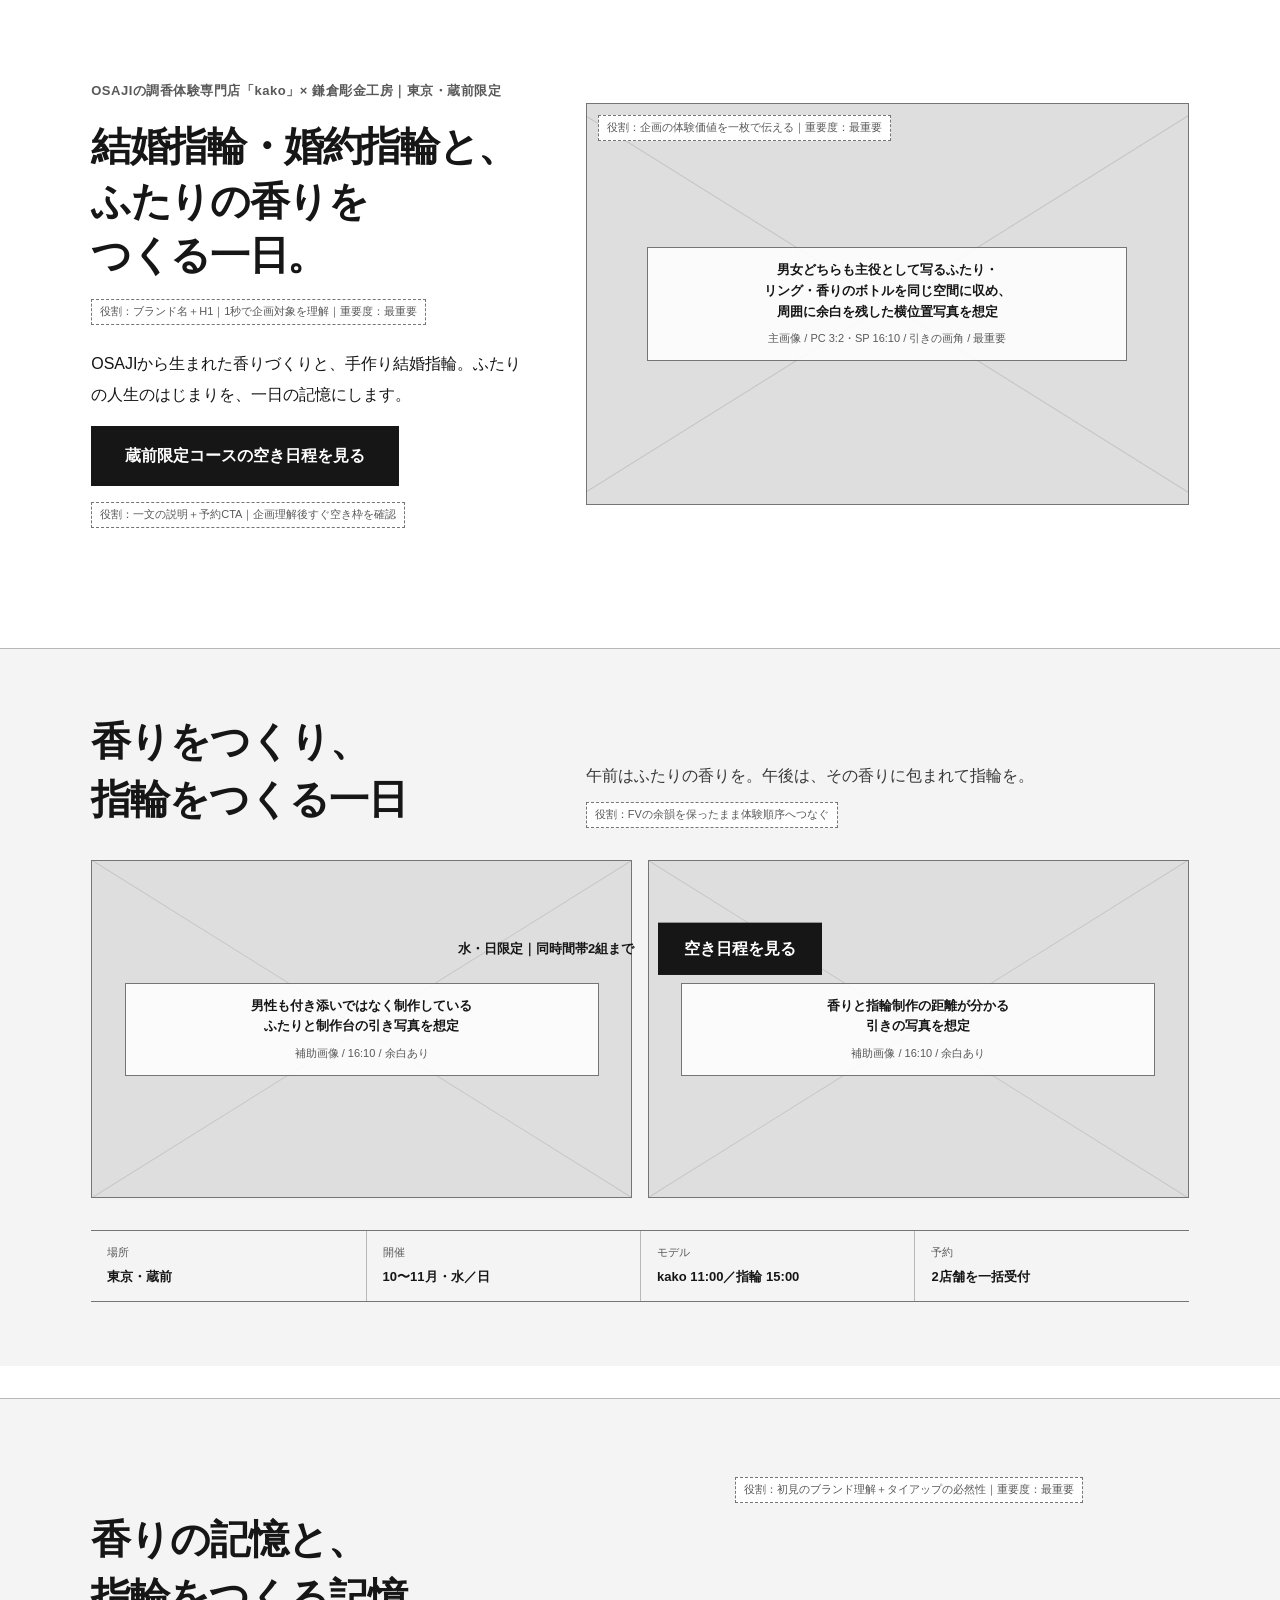
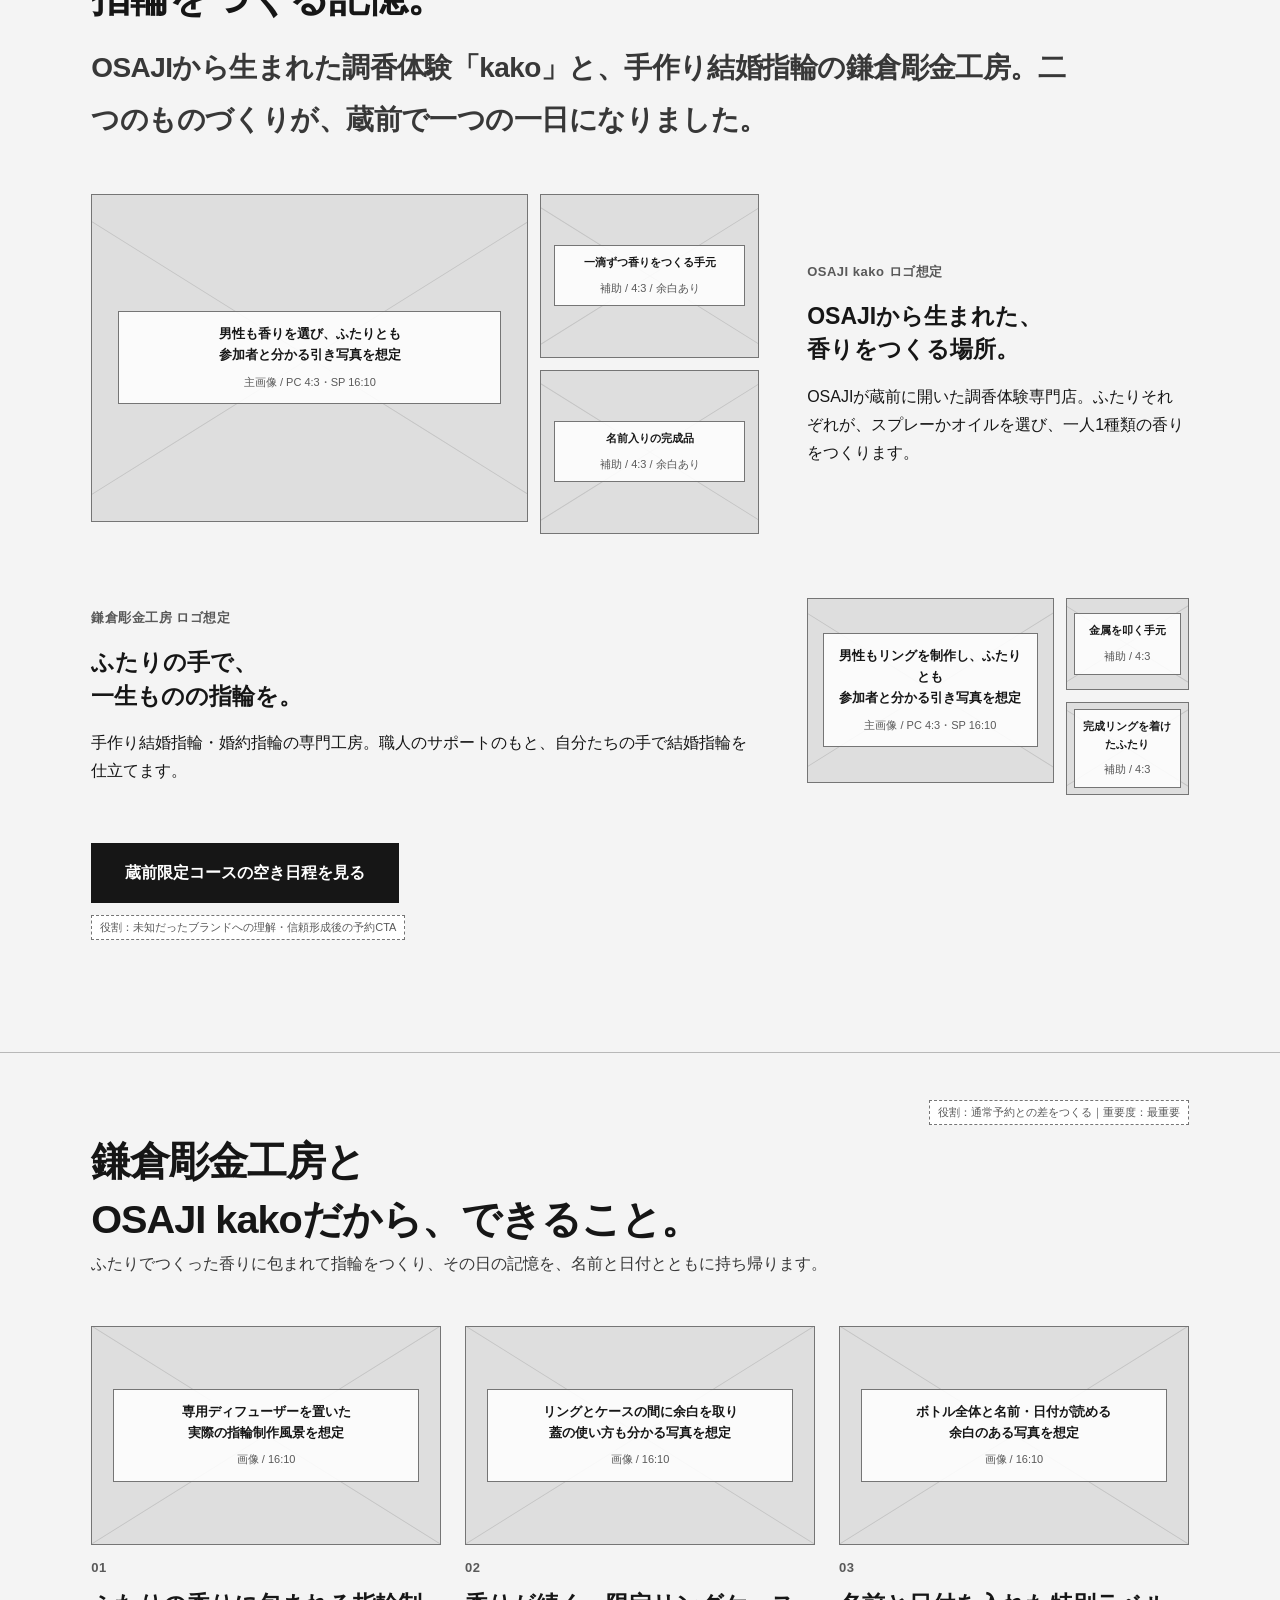
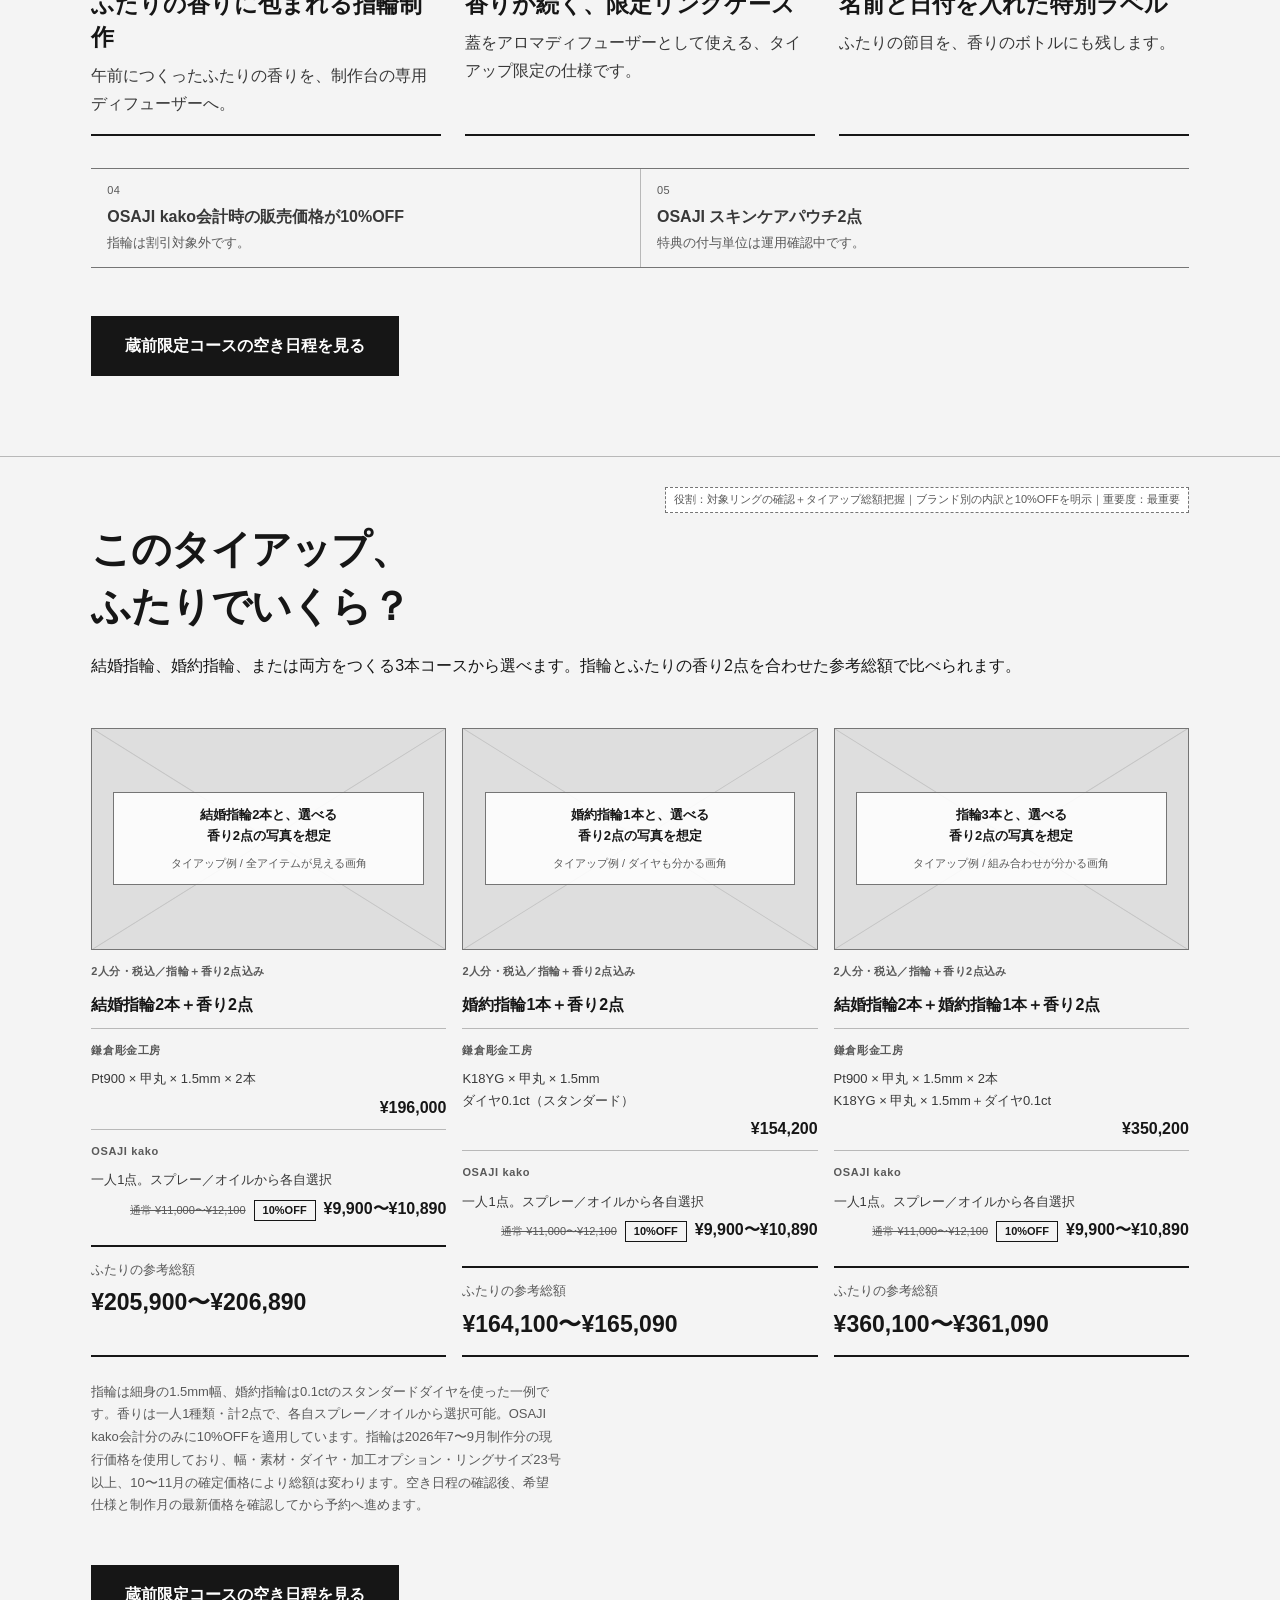
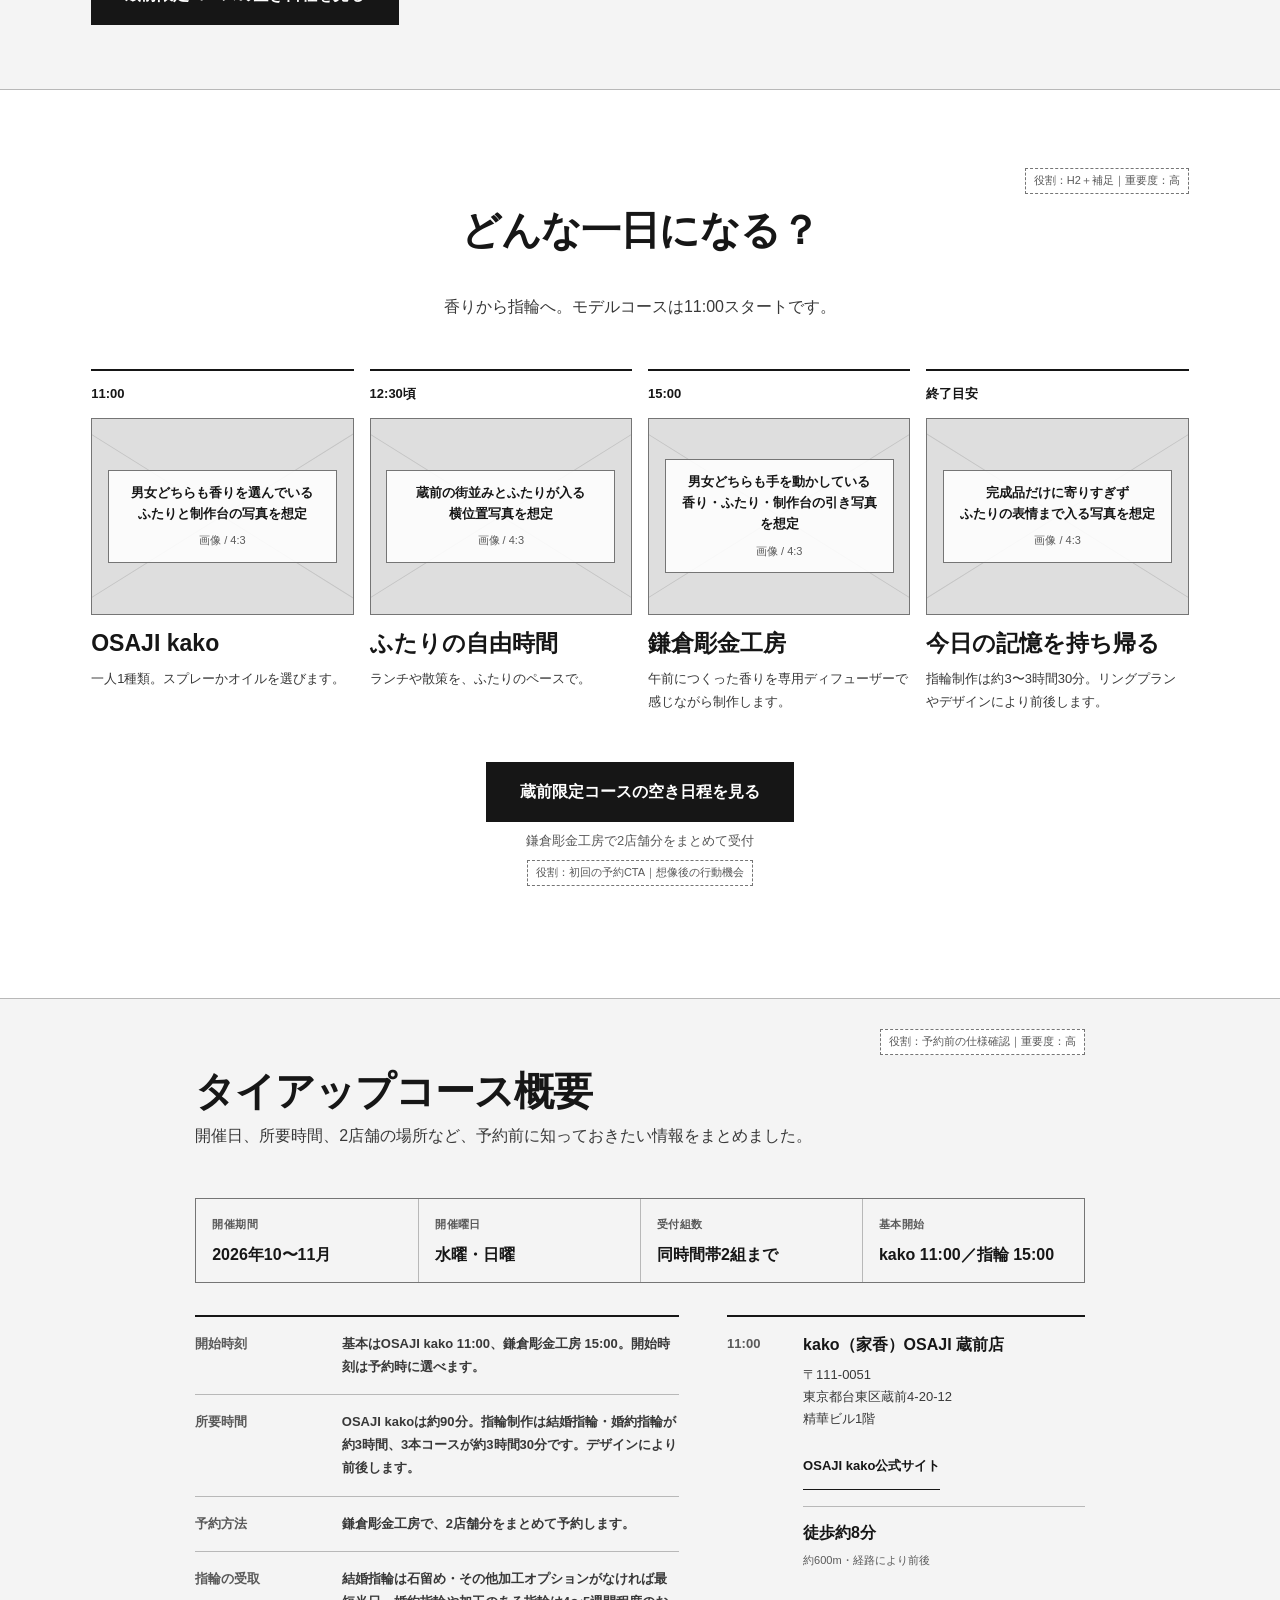
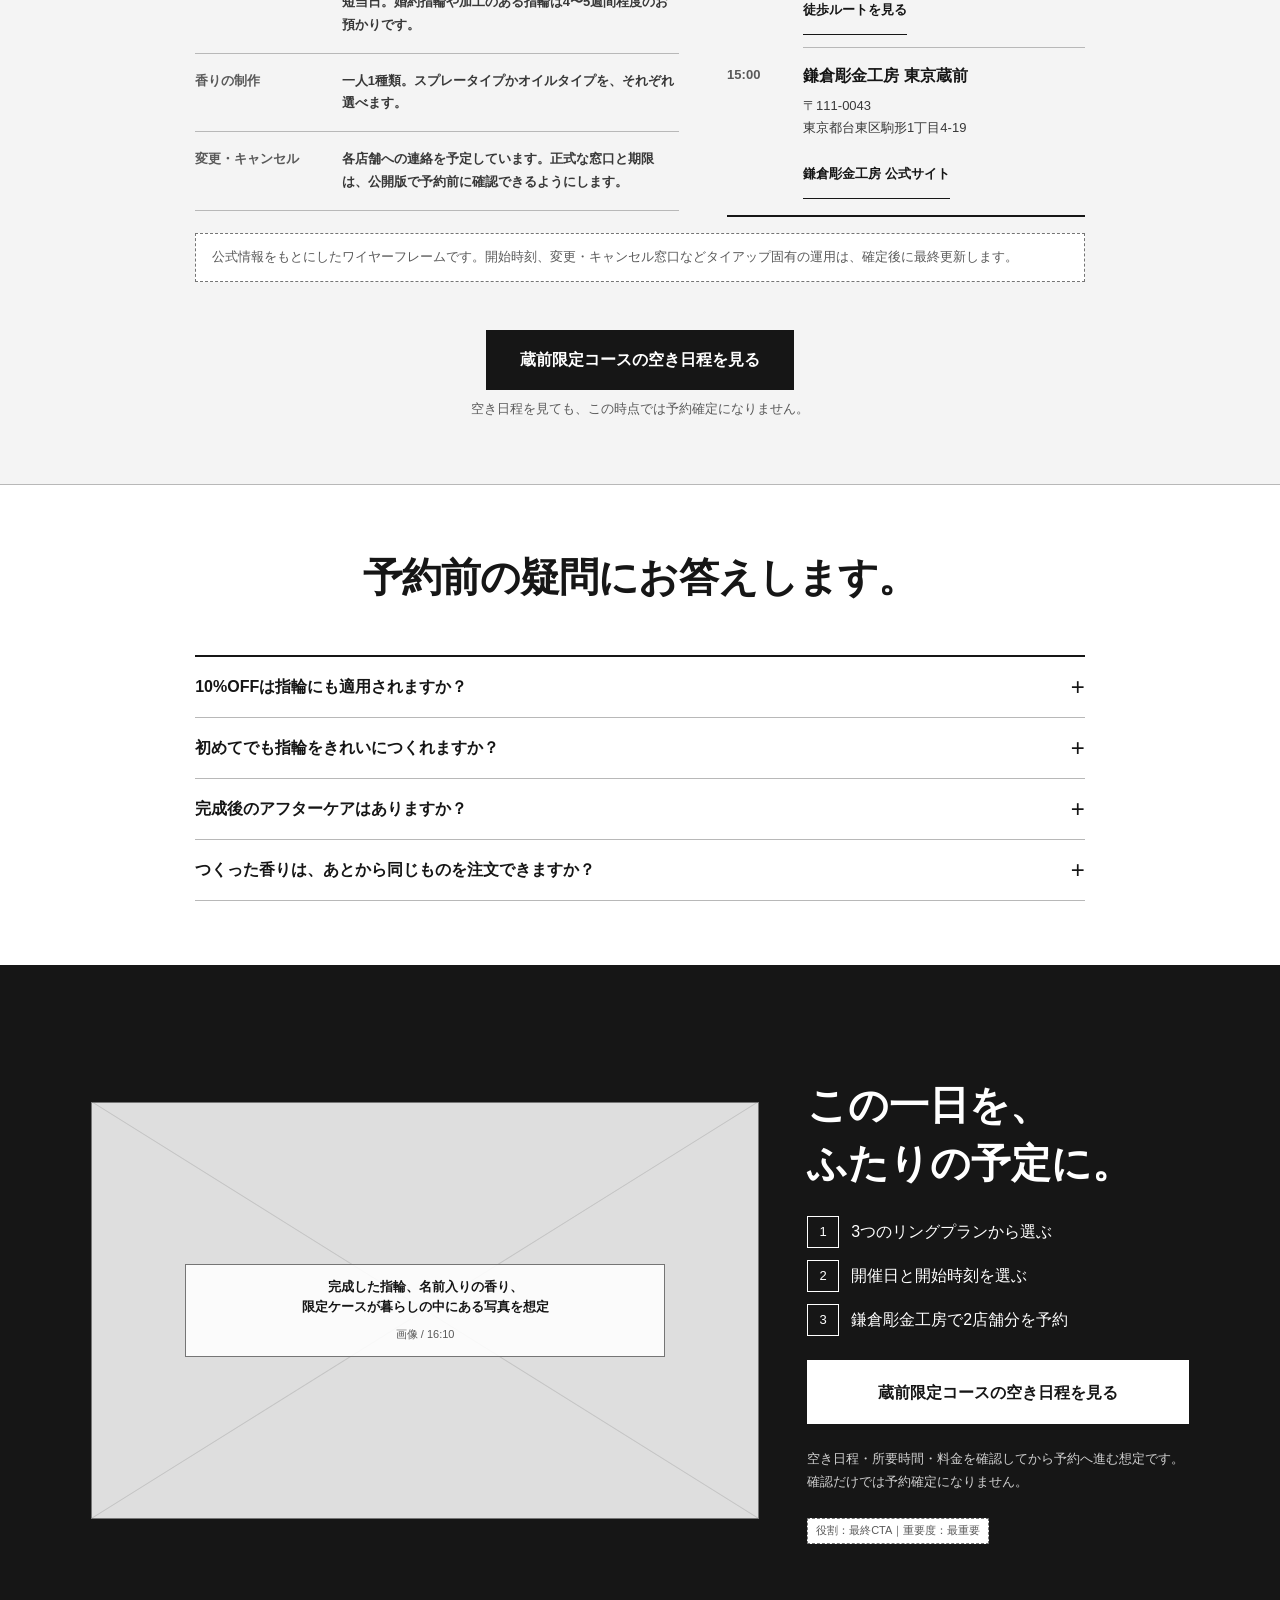
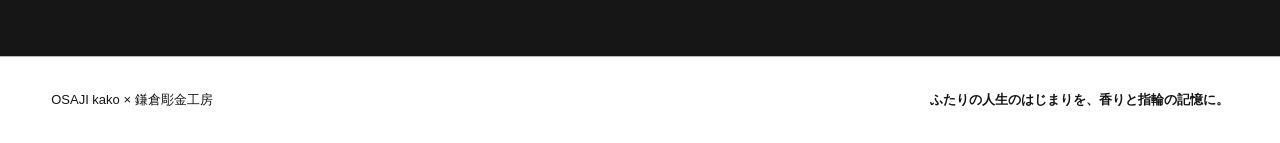
==== commit aa860498: "Simplify fragrance-making copy" ====
--- a/wireframe/index.html
+++ b/wireframe/index.html
@@ -107,7 +107,7 @@
                   <figcaption><strong>男性も香りを選び、ふたりとも<br />参加者と分かる引き写真を想定</strong><span>主画像 / PC 4:3・SP 16:10</span></figcaption>
                 </figure>
                 <figure class="media-placeholder">
-                  <figcaption><strong>一滴ずつ調える手元</strong><span>補助 / 4:3 / 余白あり</span></figcaption>
+                  <figcaption><strong>一滴ずつ香りをつくる手元</strong><span>補助 / 4:3 / 余白あり</span></figcaption>
                 </figure>
                 <figure class="media-placeholder">
                   <figcaption><strong>名前入りの完成品</strong><span>補助 / 4:3 / 余白あり</span></figcaption>
@@ -115,7 +115,7 @@
               </div>
               <div class="brand-story__copy">
                 <p class="brand-logo"><span translate="no">OSAJI kako</span> ロゴ想定</p>
-                <h3><span translate="no">OSAJI</span>から生まれた、<br />香りを調える場所。</h3>
+                <h3><span translate="no">OSAJI</span>から生まれた、<br />香りをつくる場所。</h3>
                 <p><span translate="no">OSAJI</span>が蔵前に開いた調香体験専門店。ふたりそれぞれが、スプレーかオイルを選び、一人1種類の香りをつくります。</p>
               </div>
             </article>
